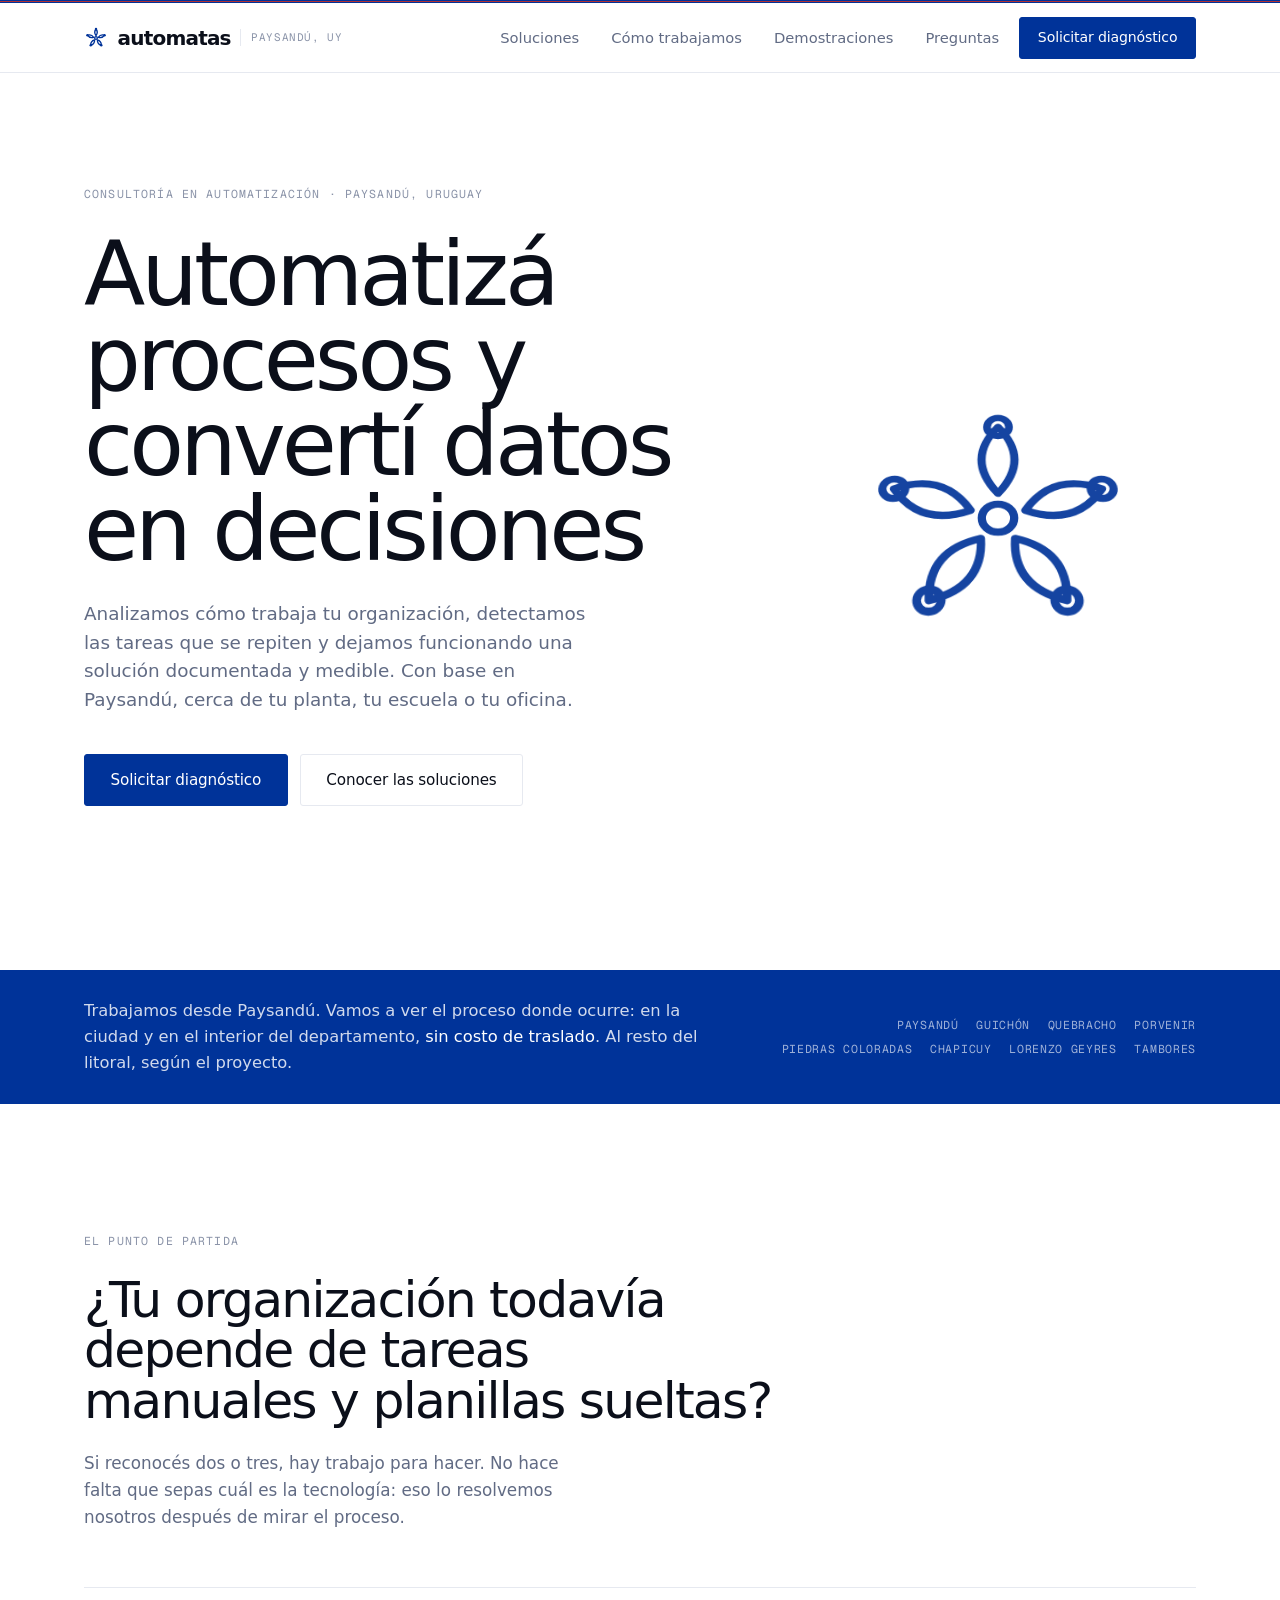
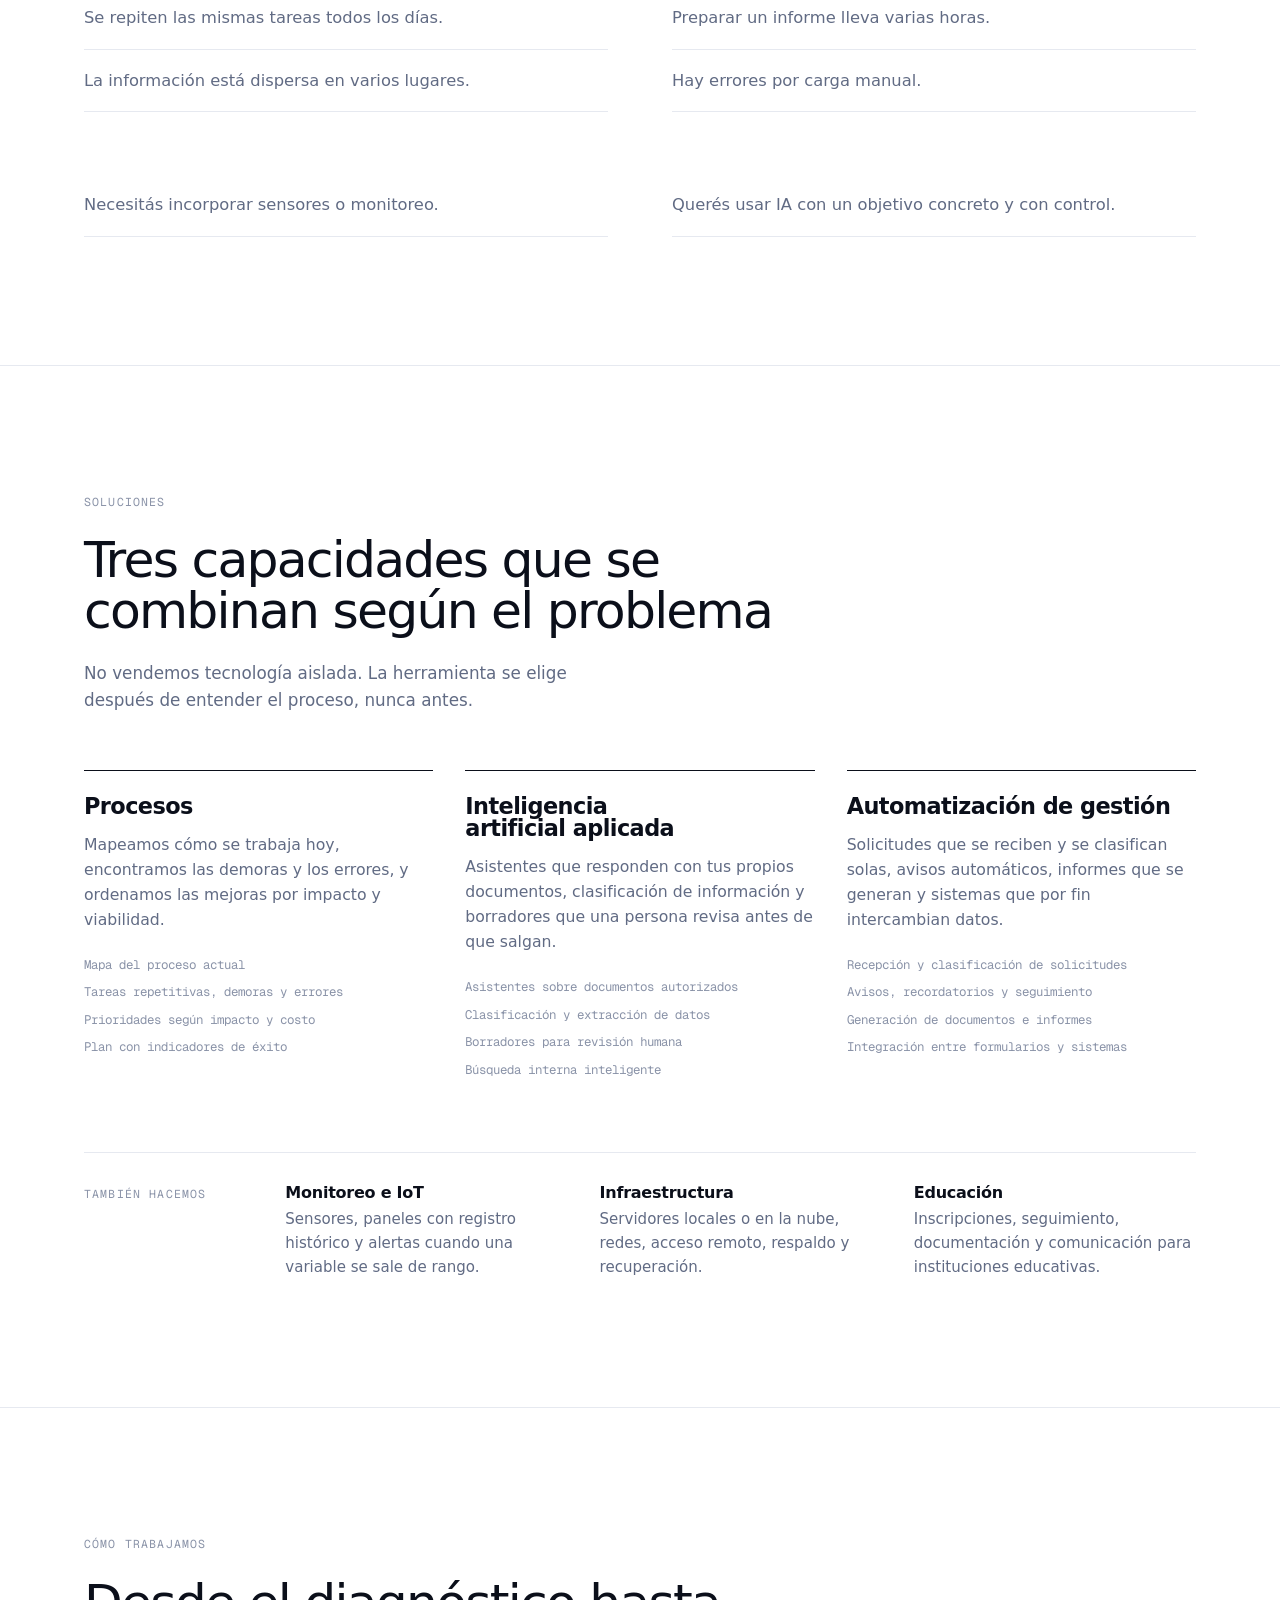
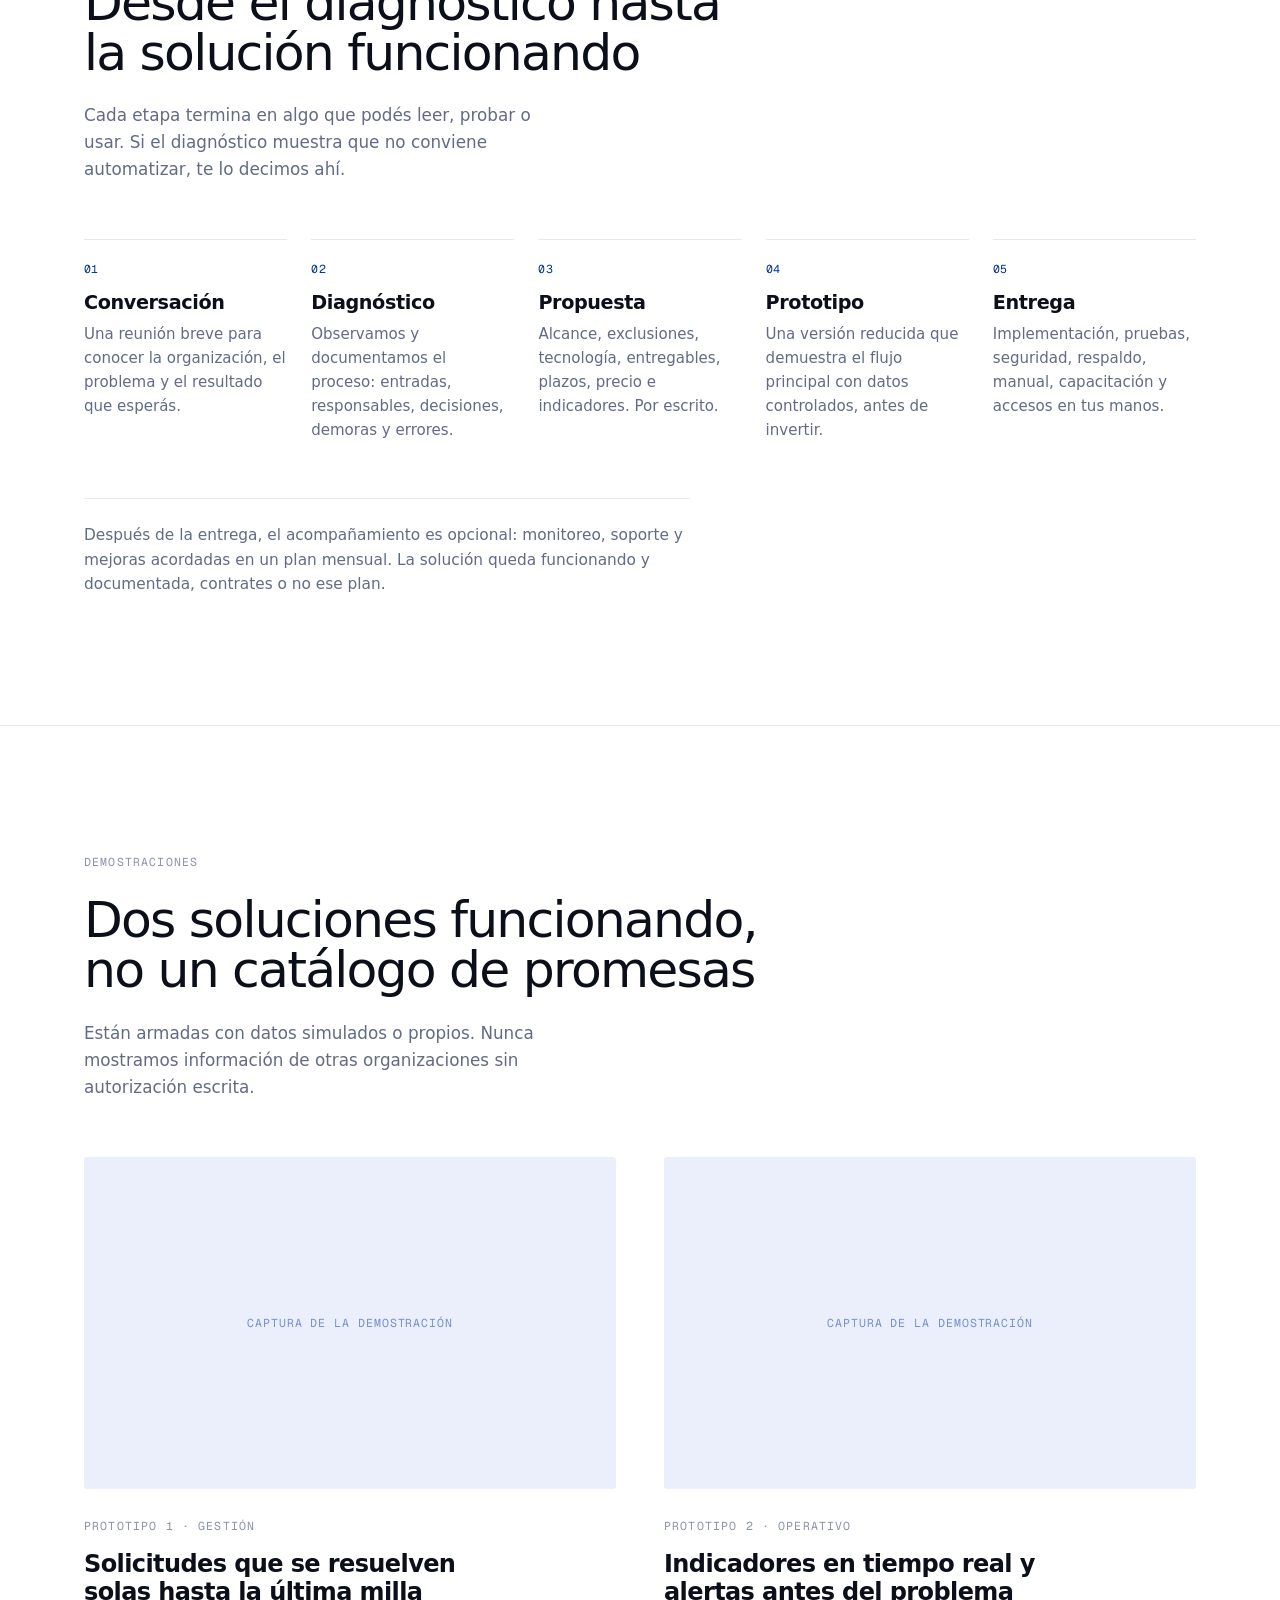
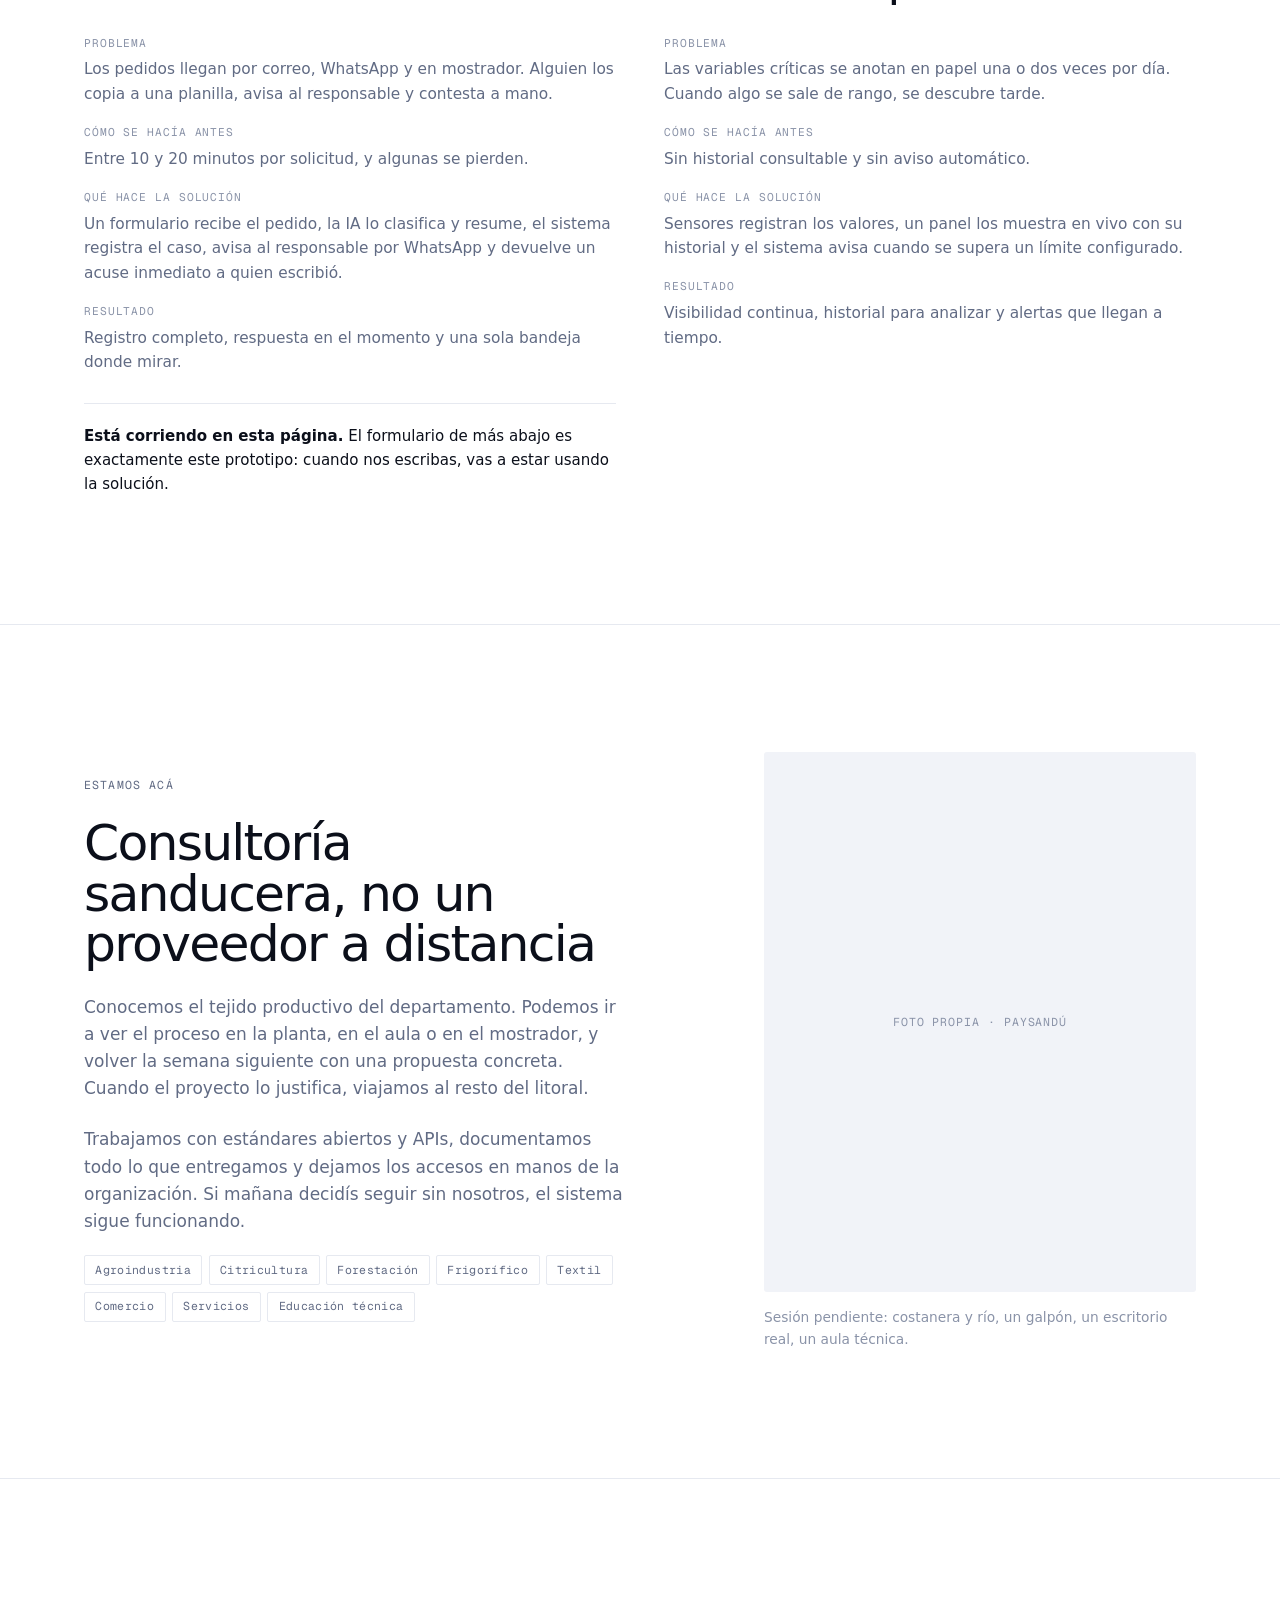
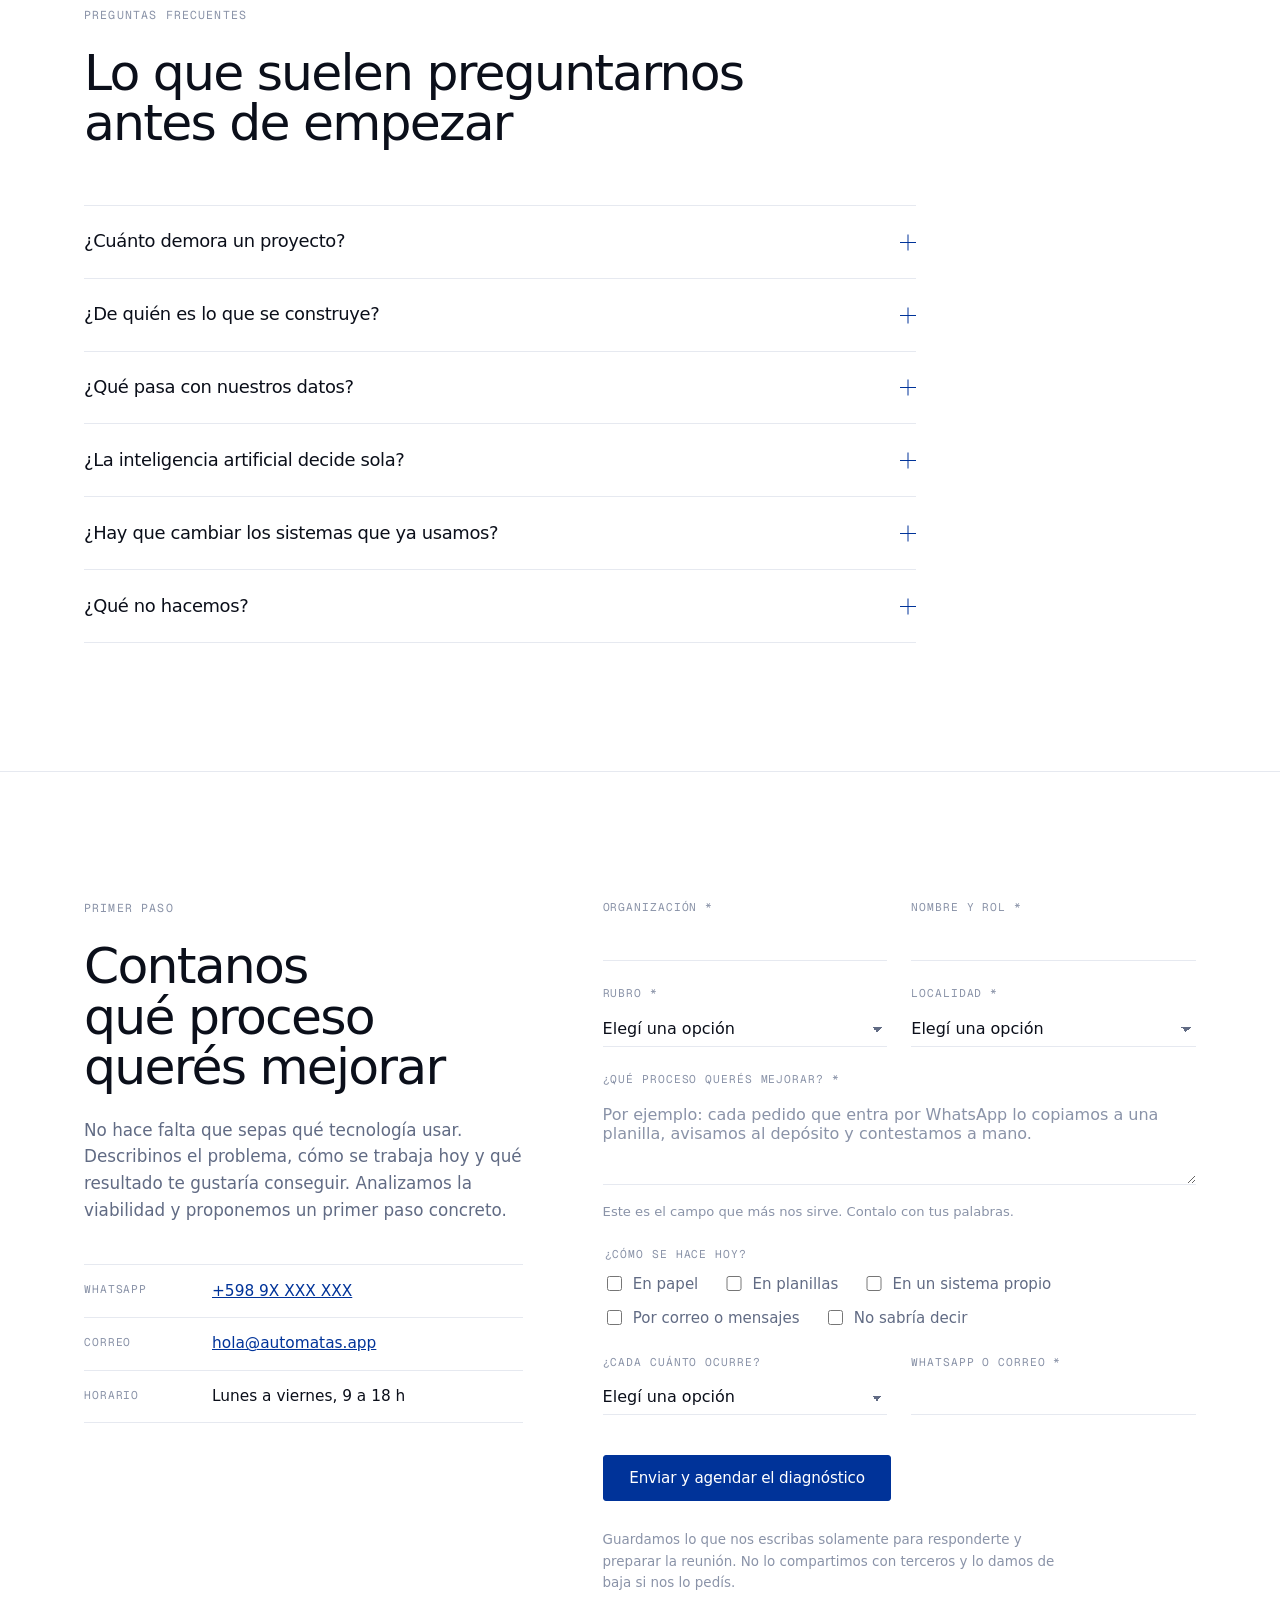
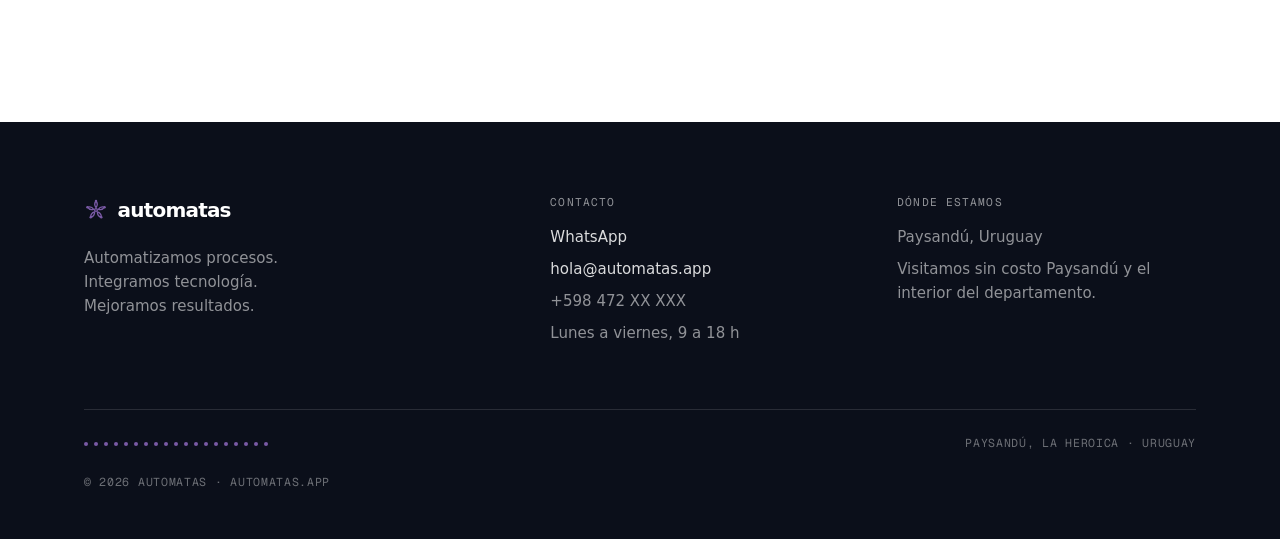
==== index.html @ 5aba7e37 "Landing de automatas: sitio inicial Página única de lanzamiento para la consultoría de automatizació" ====
<!doctype html>
<html lang="es-UY">
  <head>
    <meta charset="utf-8" />
    <meta name="viewport" content="width=device-width, initial-scale=1" />

    <title>Automatizá procesos y convertí datos en decisiones · automatas</title>
    <meta
      name="description"
      content="Consultoría en automatización de procesos, inteligencia artificial aplicada y automatización de gestión. Con base en Paysandú, Uruguay."
    />
    <link rel="canonical" href="https://automatas.app/" />
    <link rel="icon" href="favicon.svg" type="image/svg+xml" />
    <meta name="theme-color" content="#003399" />

    <meta property="og:type" content="website" />
    <meta property="og:locale" content="es_UY" />
    <meta property="og:site_name" content="automatas" />
    <meta
      property="og:title"
      content="Automatizá procesos y convertí datos en decisiones"
    />
    <meta
      property="og:description"
      content="Analizamos cómo trabaja tu organización, detectamos las tareas que se repiten y dejamos funcionando una solución documentada y medible. Con base en Paysandú."
    />
    <meta property="og:url" content="https://automatas.app/" />

    <link rel="stylesheet" href="estilos.css" />

    <!--
      PENDIENTE: los datos de contacto son los únicos inventados del sitio.
      Reemplazá el número 5989XXXXXXX (acá abajo, en la sección diagnóstico y
      en el pie), el teléfono fijo, la casilla de correo y la zona.
    -->
    <script type="application/ld+json">
      {
        "@context": "https://schema.org",
        "@type": "ProfessionalService",
        "name": "automatas",
        "description": "Consultoría en automatización de procesos, inteligencia artificial aplicada y automatización de gestión.",
        "url": "https://automatas.app",
        "email": "hola@automatas.app",
        "telephone": "+598 472 XX XXX",
        "address": {
          "@type": "PostalAddress",
          "addressLocality": "Paysandú",
          "addressRegion": "Paysandú",
          "addressCountry": "UY"
        },
        "areaServed": [
          { "@type": "AdministrativeArea", "name": "Paysandú" },
          { "@type": "AdministrativeArea", "name": "Salto" },
          { "@type": "AdministrativeArea", "name": "Río Negro" }
        ],
        "knowsLanguage": "es-UY"
      }
    </script>
  </head>

  <body data-whatsapp="5989XXXXXXX">
    <a class="saltar" href="#contenido">Saltar al contenido</a>

    <!-- Las tres franjas de la bandera de Paysandú: azul, rojo, azul. -->
    <div class="franja-bandera"></div>

    <header class="barra">
      <nav class="contenedor barra__nav" aria-label="Principal">
        <a class="marca" href="#">
          <svg class="flor flor--marca" aria-hidden="true" xmlns="http://www.w3.org/2000/svg" viewBox="0 0 160 160" fill="none" stroke="currentColor" stroke-linecap="round" stroke-linejoin="round"><g stroke-width="9"><path d="M80.00 64.00 Q97.00 42.00 80.00 20.00 Q63.00 42.00 80.00 64.00Z"/><path d="M95.22 75.06 Q121.39 84.43 137.06 61.46 Q110.89 52.09 95.22 75.06Z"/><path d="M89.40 92.94 Q88.58 120.73 115.27 128.54 Q116.09 100.75 89.40 92.94Z"/><path d="M70.60 92.94 Q43.91 100.75 44.73 128.54 Q71.42 120.73 70.60 92.94Z"/><path d="M64.78 75.06 Q49.11 52.09 22.94 61.46 Q38.61 84.43 64.78 75.06Z"/><circle cx="80" cy="80" r="9"/></g><g fill="currentColor" stroke="none"><circle cx="80.00" cy="20.00" r="8"/><circle cx="137.06" cy="61.46" r="8"/><circle cx="115.27" cy="128.54" r="8"/><circle cx="44.73" cy="128.54" r="8"/><circle cx="22.94" cy="61.46" r="8"/></g></svg>
          <span class="marca__nombre">automatas</span>
          <span class="marca__lugar">Paysandú, UY</span>
        </a>

        <ul class="barra__enlaces">
          <li><a href="#soluciones">Soluciones</a></li>
          <li><a href="#proceso">Cómo trabajamos</a></li>
          <li><a href="#demostraciones">Demostraciones</a></li>
          <li><a href="#preguntas">Preguntas</a></li>
        </ul>

        <a class="boton boton--chico" href="#diagnostico">Solicitar diagnóstico</a>
      </nav>
    </header>

    <main id="contenido">
      <!-- ---------- portada ---------- -->
      <section class="portada">
        <div class="contenedor portada__grilla">
          <div>
            <p class="antetitulo">
              Consultoría en automatización · Paysandú, Uruguay
            </p>

            <h1>Automatizá procesos y convertí datos en decisiones</h1>

            <p class="portada__bajada">
              Analizamos cómo trabaja tu organización, detectamos las tareas que
              se repiten y dejamos funcionando una solución documentada y
              medible. Con base en Paysandú, cerca de tu planta, tu escuela o tu
              oficina.
            </p>

            <div class="portada__acciones">
              <a class="boton" href="#diagnostico">Solicitar diagnóstico</a>
              <a class="boton boton--linea" href="#soluciones"
                >Conocer las soluciones</a
              >
            </div>

            <p class="portada__micro">
              Primera conversación sin costo · Respondemos el mismo día hábil
            </p>
          </div>

          <div class="portada__marca" aria-hidden="true">
            <svg class="flor" aria-hidden="true" xmlns="http://www.w3.org/2000/svg" viewBox="0 0 160 160" fill="none" stroke="currentColor" stroke-linecap="round" stroke-linejoin="round"><g stroke-width="4.6"><path d="M80.00 64.00 Q99.00 41.00 80.00 18.00 Q61.00 41.00 80.00 64.00Z"/><path d="M95.22 75.06 Q122.96 86.02 138.97 60.84 Q111.22 49.88 95.22 75.06Z"/><path d="M89.40 92.94 Q87.55 122.72 116.44 130.16 Q118.29 100.38 89.40 92.94Z"/><path d="M70.60 92.94 Q41.71 100.38 43.56 130.16 Q72.45 122.72 70.60 92.94Z"/><path d="M64.78 75.06 Q48.78 49.88 21.03 60.84 Q37.04 86.02 64.78 75.06Z"/><circle cx="80" cy="80" r="9"/></g><g stroke-width="4.6"><circle cx="80.00" cy="18.00" r="6.5"/><circle cx="138.97" cy="60.84" r="6.5"/><circle cx="116.44" cy="130.16" r="6.5"/><circle cx="43.56" cy="130.16" r="6.5"/><circle cx="21.03" cy="60.84" r="6.5"/></g></svg>
          </div>
        </div>
      </section>

      <!-- ---------- franja de territorio ---------- -->
      <section class="territorio">
        <div class="contenedor territorio__grilla">
          <p>
            Trabajamos desde Paysandú. Vamos a ver el proceso donde ocurre: en la
            ciudad y en el interior del departamento,
            <strong>sin costo de traslado</strong>. Al resto del litoral, según
            el proyecto.
          </p>
          <ul>
            <li>Paysandú</li>
            <li>Guichón</li>
            <li>Quebracho</li>
            <li>Porvenir</li>
            <li>Piedras Coloradas</li>
            <li>Chapicuy</li>
            <li>Lorenzo Geyres</li>
            <li>Tambores</li>
          </ul>
        </div>
      </section>

      <!-- ---------- problemas ---------- -->
      <section class="seccion">
        <div class="contenedor">
          <p class="antetitulo">El punto de partida</p>
          <h2 class="titulo">
            ¿Tu organización todavía depende de tareas manuales y planillas
            sueltas?
          </h2>
          <p class="entrada">
            Si reconocés dos o tres, hay trabajo para hacer. No hace falta que
            sepas cuál es la tecnología: eso lo resolvemos nosotros después de
            mirar el proceso.
          </p>

          <ul class="sintomas">
            <li>Se repiten las mismas tareas todos los días.</li>
            <li>Preparar un informe lleva varias horas.</li>
            <li>La información está dispersa en varios lugares.</li>
            <li>Hay errores por carga manual.</li>
            <li>No hay indicadores en tiempo real.</li>
            <li>Los sistemas no se comunican entre sí.</li>
            <li>Necesitás incorporar sensores o monitoreo.</li>
            <li>Querés usar IA con un objetivo concreto y con control.</li>
          </ul>
        </div>
      </section>

      <!-- ---------- soluciones ---------- -->
      <section class="seccion seccion--linea" id="soluciones">
        <div class="contenedor">
          <p class="antetitulo">Soluciones</p>
          <h2 class="titulo">Tres capacidades que se combinan según el problema</h2>
          <p class="entrada">
            No vendemos tecnología aislada. La herramienta se elige después de
            entender el proceso, nunca antes.
          </p>

          <div class="columnas columnas--tres">
            <article class="columna">
              <h3>Procesos</h3>
              <p class="columna__resumen">
                Mapeamos cómo se trabaja hoy, encontramos las demoras y los
                errores, y ordenamos las mejoras por impacto y viabilidad.
              </p>
              <ul class="columna__lista">
                <li>Mapa del proceso actual</li>
                <li>Tareas repetitivas, demoras y errores</li>
                <li>Prioridades según impacto y costo</li>
                <li>Plan con indicadores de éxito</li>
              </ul>
            </article>

            <article class="columna">
              <h3>Inteligencia artificial aplicada</h3>
              <p class="columna__resumen">
                Asistentes que responden con tus propios documentos,
                clasificación de información y borradores que una persona revisa
                antes de que salgan.
              </p>
              <ul class="columna__lista">
                <li>Asistentes sobre documentos autorizados</li>
                <li>Clasificación y extracción de datos</li>
                <li>Borradores para revisión humana</li>
                <li>Búsqueda interna inteligente</li>
              </ul>
            </article>

            <article class="columna">
              <h3>Automatización de gestión</h3>
              <p class="columna__resumen">
                Solicitudes que se reciben y se clasifican solas, avisos
                automáticos, informes que se generan y sistemas que por fin
                intercambian datos.
              </p>
              <ul class="columna__lista">
                <li>Recepción y clasificación de solicitudes</li>
                <li>Avisos, recordatorios y seguimiento</li>
                <li>Generación de documentos e informes</li>
                <li>Integración entre formularios y sistemas</li>
              </ul>
            </article>
          </div>

          <div class="secundarias">
            <p class="antetitulo">También hacemos</p>
            <article class="secundaria">
              <h3>Monitoreo e IoT</h3>
              <p>
                Sensores, paneles con registro histórico y alertas cuando una
                variable se sale de rango.
              </p>
            </article>
            <article class="secundaria">
              <h3>Infraestructura</h3>
              <p>
                Servidores locales o en la nube, redes, acceso remoto, respaldo y
                recuperación.
              </p>
            </article>
            <article class="secundaria">
              <h3>Educación</h3>
              <p>
                Inscripciones, seguimiento, documentación y comunicación para
                instituciones educativas.
              </p>
            </article>
          </div>
        </div>
      </section>

      <!-- ---------- cómo trabajamos ---------- -->
      <section class="seccion seccion--linea" id="proceso">
        <div class="contenedor">
          <p class="antetitulo">Cómo trabajamos</p>
          <h2 class="titulo">Desde el diagnóstico hasta la solución funcionando</h2>
          <p class="entrada">
            Cada etapa termina en algo que podés leer, probar o usar. Si el
            diagnóstico muestra que no conviene automatizar, te lo decimos ahí.
          </p>

          <ol class="etapas">
            <li class="etapa">
              <span class="etapa__numero">01</span>
              <h3>Conversación</h3>
              <p>
                Una reunión breve para conocer la organización, el problema y el
                resultado que esperás.
              </p>
            </li>
            <li class="etapa">
              <span class="etapa__numero">02</span>
              <h3>Diagnóstico</h3>
              <p>
                Observamos y documentamos el proceso: entradas, responsables,
                decisiones, demoras y errores.
              </p>
            </li>
            <li class="etapa">
              <span class="etapa__numero">03</span>
              <h3>Propuesta</h3>
              <p>
                Alcance, exclusiones, tecnología, entregables, plazos, precio e
                indicadores. Por escrito.
              </p>
            </li>
            <li class="etapa">
              <span class="etapa__numero">04</span>
              <h3>Prototipo</h3>
              <p>
                Una versión reducida que demuestra el flujo principal con datos
                controlados, antes de invertir.
              </p>
            </li>
            <li class="etapa">
              <span class="etapa__numero">05</span>
              <h3>Entrega</h3>
              <p>
                Implementación, pruebas, seguridad, respaldo, manual,
                capacitación y accesos en tus manos.
              </p>
            </li>
          </ol>

          <p class="apunte">
            Después de la entrega, el acompañamiento es opcional: monitoreo,
            soporte y mejoras acordadas en un plan mensual. La solución queda
            funcionando y documentada, contrates o no ese plan.
          </p>
        </div>
      </section>

      <!-- ---------- demostraciones ---------- -->
      <section class="seccion seccion--linea" id="demostraciones">
        <div class="contenedor">
          <p class="antetitulo">Demostraciones</p>
          <h2 class="titulo">Dos soluciones funcionando, no un catálogo de promesas</h2>
          <p class="entrada">
            Están armadas con datos simulados o propios. Nunca mostramos
            información de otras organizaciones sin autorización escrita.
          </p>

          <div class="columnas columnas--dos">
            <article class="demo">
              <!-- TODO Bruno: reemplazar por captura o video corto de la demo real. -->
              <div class="demo__captura">Captura de la demostración</div>
              <p class="antetitulo demo__antetitulo">Prototipo 1 · Gestión</p>
              <h3>Solicitudes que se resuelven solas hasta la última milla</h3>
              <dl>
                <div>
                  <dt>Problema</dt>
                  <dd>
                    Los pedidos llegan por correo, WhatsApp y en mostrador.
                    Alguien los copia a una planilla, avisa al responsable y
                    contesta a mano.
                  </dd>
                </div>
                <div>
                  <dt>Cómo se hacía antes</dt>
                  <dd>Entre 10 y 20 minutos por solicitud, y algunas se pierden.</dd>
                </div>
                <div>
                  <dt>Qué hace la solución</dt>
                  <dd>
                    Un formulario recibe el pedido, la IA lo clasifica y resume,
                    el sistema registra el caso, avisa al responsable por
                    WhatsApp y devuelve un acuse inmediato a quien escribió.
                  </dd>
                </div>
                <div>
                  <dt>Resultado</dt>
                  <dd>
                    Registro completo, respuesta en el momento y una sola bandeja
                    donde mirar.
                  </dd>
                </div>
              </dl>
              <p class="demo__vivo">
                <strong>Está corriendo en esta página.</strong> El formulario de
                más abajo es exactamente este prototipo: cuando nos escribas, vas
                a estar usando la solución.
              </p>
            </article>

            <article class="demo">
              <!-- TODO Bruno: reemplazar por captura o video corto de la demo real. -->
              <div class="demo__captura">Captura de la demostración</div>
              <p class="antetitulo demo__antetitulo">Prototipo 2 · Operativo</p>
              <h3>Indicadores en tiempo real y alertas antes del problema</h3>
              <dl>
                <div>
                  <dt>Problema</dt>
                  <dd>
                    Las variables críticas se anotan en papel una o dos veces por
                    día. Cuando algo se sale de rango, se descubre tarde.
                  </dd>
                </div>
                <div>
                  <dt>Cómo se hacía antes</dt>
                  <dd>Sin historial consultable y sin aviso automático.</dd>
                </div>
                <div>
                  <dt>Qué hace la solución</dt>
                  <dd>
                    Sensores registran los valores, un panel los muestra en vivo
                    con su historial y el sistema avisa cuando se supera un
                    límite configurado.
                  </dd>
                </div>
                <div>
                  <dt>Resultado</dt>
                  <dd>
                    Visibilidad continua, historial para analizar y alertas que
                    llegan a tiempo.
                  </dd>
                </div>
              </dl>
            </article>
          </div>
        </div>
      </section>

      <!-- ---------- estamos acá ---------- -->
      <section class="seccion seccion--linea">
        <div class="contenedor aca__grilla">
          <div>
            <p class="antetitulo">Estamos acá</p>
            <h2 class="titulo">Consultoría sanducera, no un proveedor a distancia</h2>
            <p>
              Conocemos el tejido productivo del departamento. Podemos ir a ver
              el proceso en la planta, en el aula o en el mostrador, y volver la
              semana siguiente con una propuesta concreta. Cuando el proyecto lo
              justifica, viajamos al resto del litoral.
            </p>
            <p>
              Trabajamos con estándares abiertos y APIs, documentamos todo lo que
              entregamos y dejamos los accesos en manos de la organización. Si
              mañana decidís seguir sin nosotros, el sistema sigue funcionando.
            </p>
            <ul class="rubros">
              <li>Agroindustria</li>
              <li>Citricultura</li>
              <li>Forestación</li>
              <li>Frigorífico</li>
              <li>Textil</li>
              <li>Comercio</li>
              <li>Servicios</li>
              <li>Educación técnica</li>
            </ul>
          </div>

          <!-- TODO Bruno: foto propia de Paysandú. Nunca banco de imágenes. -->
          <figure class="foto">
            <div class="foto__marco">Foto propia · Paysandú</div>
            <figcaption>
              Sesión pendiente: costanera y río, un galpón, un escritorio real,
              un aula técnica.
            </figcaption>
          </figure>
        </div>
      </section>

      <!-- ---------- preguntas ---------- -->
      <section class="seccion seccion--linea" id="preguntas">
        <div class="contenedor">
          <p class="antetitulo">Preguntas frecuentes</p>
          <h2 class="titulo">Lo que suelen preguntarnos antes de empezar</h2>

          <div class="preguntas">
            <details class="pregunta">
              <summary>
                ¿Cuánto demora un proyecto?<span class="mas" aria-hidden="true"></span>
              </summary>
              <p>
                El diagnóstico se entrega en una o dos semanas. Un prototipo
                funcional, entre dos y cuatro. Una implementación completa
                depende del alcance, y ese plazo queda escrito en la propuesta
                antes de empezar.
              </p>
            </details>

            <details class="pregunta">
              <summary>
                ¿De quién es lo que se construye?<span class="mas" aria-hidden="true"></span>
              </summary>
              <p>
                De tu organización. Entregamos el código, la documentación y
                todos los accesos. Preferimos estándares abiertos justamente para
                que no quedes atado a nosotros.
              </p>
            </details>

            <details class="pregunta">
              <summary>
                ¿Qué pasa con nuestros datos?<span class="mas" aria-hidden="true"></span>
              </summary>
              <p>
                Se trabaja con roles, credenciales protegidas, respaldos y
                ambientes separados. En los proyectos con IA definimos qué
                información puede usarse y cuál no, por escrito, antes de
                conectar nada.
              </p>
            </details>

            <details class="pregunta">
              <summary>
                ¿La inteligencia artificial decide sola?<span class="mas" aria-hidden="true"></span>
              </summary>
              <p>
                No. La IA asiste: clasifica, resume y propone borradores. Las
                decisiones sensibles quedan siempre bajo responsabilidad de una
                persona, y el sistema se diseña para que eso sea así.
              </p>
            </details>

            <details class="pregunta">
              <summary>
                ¿Hay que cambiar los sistemas que ya usamos?<span class="mas" aria-hidden="true"></span>
              </summary>
              <p>
                Casi nunca. La mayoría de las mejoras se consiguen conectando lo
                que ya tenés. Si algo conviene reemplazar, lo vas a ver
                justificado en el diagnóstico con números, no como recomendación
                genérica.
              </p>
            </details>

            <details class="pregunta">
              <summary>
                ¿Qué no hacemos?<span class="mas" aria-hidden="true"></span>
              </summary>
              <p>
                Automatización industrial crítica, programación de PLC e
                intervención eléctrica sobre maquinaria. Si tu proyecto necesita
                eso, lo decimos en la primera conversación y te orientamos hacia
                profesionales habilitados.
              </p>
            </details>
          </div>
        </div>
      </section>

      <!-- ---------- diagnóstico ---------- -->
      <section class="seccion seccion--linea" id="diagnostico">
        <div class="contenedor diagnostico__grilla">
          <div>
            <p class="antetitulo">Primer paso</p>
            <h2 class="titulo">Contanos qué proceso querés mejorar</h2>
            <p class="entrada">
              No hace falta que sepas qué tecnología usar. Describinos el
              problema, cómo se trabaja hoy y qué resultado te gustaría
              conseguir. Analizamos la viabilidad y proponemos un primer paso
              concreto.
            </p>

            <dl class="datos">
              <div>
                <dt>WhatsApp</dt>
                <dd>
                  <a
                    href="https://wa.me/5989XXXXXXX?text=Hola%2C%20quiero%20consultar%20por%20un%20proceso%20que%20necesitamos%20mejorar."
                    rel="noopener"
                    >+598 9X XXX XXX</a
                  >
                </dd>
              </div>
              <div>
                <dt>Correo</dt>
                <dd><a href="mailto:hola@automatas.app">hola@automatas.app</a></dd>
              </div>
              <div>
                <dt>Horario</dt>
                <dd>Lunes a viernes, 9 a 18 h</dd>
              </div>
            </dl>
          </div>

          <form id="form-diagnostico" novalidate>
            <div class="campos">
              <div>
                <label class="etiqueta" for="organizacion">Organización *</label>
                <input
                  class="campo"
                  id="organizacion"
                  name="organizacion"
                  type="text"
                  required
                  autocomplete="organization"
                />
              </div>

              <div>
                <label class="etiqueta" for="persona">Nombre y rol *</label>
                <input
                  class="campo"
                  id="persona"
                  name="persona"
                  type="text"
                  required
                  autocomplete="name"
                />
              </div>

              <div>
                <label class="etiqueta" for="rubro">Rubro *</label>
                <select class="campo" id="rubro" name="rubro" required>
                  <option value="">Elegí una opción</option>
                  <option>Agroindustria</option>
                  <option>Citricultura</option>
                  <option>Forestación</option>
                  <option>Frigorífico</option>
                  <option>Textil</option>
                  <option>Comercio</option>
                  <option>Servicios</option>
                  <option>Educación</option>
                  <option>Otro</option>
                </select>
              </div>

              <div>
                <label class="etiqueta" for="localidad">Localidad *</label>
                <select class="campo" id="localidad" name="localidad" required>
                  <option value="">Elegí una opción</option>
                  <option>Paysandú ciudad</option>
                  <option>Interior del departamento</option>
                  <option>Otro punto del litoral</option>
                  <option>Resto del país</option>
                </select>
              </div>

              <div class="ancho">
                <label class="etiqueta" for="proceso"
                  >¿Qué proceso querés mejorar? *</label
                >
                <textarea
                  class="campo"
                  id="proceso"
                  name="proceso"
                  rows="3"
                  required
                  placeholder="Por ejemplo: cada pedido que entra por WhatsApp lo copiamos a una planilla, avisamos al depósito y contestamos a mano."
                ></textarea>
                <p class="pista">
                  Este es el campo que más nos sirve. Contalo con tus palabras.
                </p>
              </div>

              <fieldset class="ancho">
                <legend class="etiqueta">¿Cómo se hace hoy?</legend>
                <div class="opciones">
                  <label
                    ><input type="checkbox" name="como" value="En papel" />En
                    papel</label
                  >
                  <label
                    ><input type="checkbox" name="como" value="En planillas" />En
                    planillas</label
                  >
                  <label
                    ><input
                      type="checkbox"
                      name="como"
                      value="En un sistema propio"
                    />En un sistema propio</label
                  >
                  <label
                    ><input
                      type="checkbox"
                      name="como"
                      value="Por correo o mensajes"
                    />Por correo o mensajes</label
                  >
                  <label
                    ><input type="checkbox" name="como" value="No sabría decir" />No
                    sabría decir</label
                  >
                </div>
              </fieldset>

              <div>
                <label class="etiqueta" for="frecuencia">¿Cada cuánto ocurre?</label>
                <select class="campo" id="frecuencia" name="frecuencia">
                  <option value="">Elegí una opción</option>
                  <option>Varias veces por día</option>
                  <option>Una vez por día</option>
                  <option>Algunas veces por semana</option>
                  <option>Una vez por semana o menos</option>
                </select>
              </div>

              <div>
                <label class="etiqueta" for="contacto">WhatsApp o correo *</label>
                <input
                  class="campo"
                  id="contacto"
                  name="contacto"
                  type="text"
                  required
                />
              </div>
            </div>

            <!-- Trampa para robots: si viene con contenido, se descarta el envío. -->
            <div class="trampa" aria-hidden="true">
              <label for="apellido2">No completar</label>
              <input
                id="apellido2"
                name="apellido2"
                type="text"
                tabindex="-1"
                autocomplete="off"
              />
            </div>

            <div class="envio">
              <button type="submit" class="boton">
                Enviar y agendar el diagnóstico
              </button>
              <span class="estado" role="status" aria-live="polite"></span>
            </div>

            <p class="privacidad">
              Guardamos lo que nos escribas solamente para responderte y preparar
              la reunión. No lo compartimos con terceros y lo damos de baja si
              nos lo pedís.
            </p>
          </form>
        </div>
      </section>
    </main>

    <footer class="pie">
      <div class="contenedor">
        <div class="pie__grilla">
          <div>
            <span class="marca">
              <svg class="flor flor--marca" aria-hidden="true" xmlns="http://www.w3.org/2000/svg" viewBox="0 0 160 160" fill="none" stroke="currentColor" stroke-linecap="round" stroke-linejoin="round"><g stroke-width="9"><path d="M80.00 64.00 Q97.00 42.00 80.00 20.00 Q63.00 42.00 80.00 64.00Z"/><path d="M95.22 75.06 Q121.39 84.43 137.06 61.46 Q110.89 52.09 95.22 75.06Z"/><path d="M89.40 92.94 Q88.58 120.73 115.27 128.54 Q116.09 100.75 89.40 92.94Z"/><path d="M70.60 92.94 Q43.91 100.75 44.73 128.54 Q71.42 120.73 70.60 92.94Z"/><path d="M64.78 75.06 Q49.11 52.09 22.94 61.46 Q38.61 84.43 64.78 75.06Z"/><circle cx="80" cy="80" r="9"/></g><g fill="currentColor" stroke="none"><circle cx="80.00" cy="20.00" r="8"/><circle cx="137.06" cy="61.46" r="8"/><circle cx="115.27" cy="128.54" r="8"/><circle cx="44.73" cy="128.54" r="8"/><circle cx="22.94" cy="61.46" r="8"/></g></svg>
              <span class="marca__nombre">automatas</span>
            </span>
            <p class="pie__lema">
              Automatizamos procesos. Integramos tecnología. Mejoramos
              resultados.
            </p>
          </div>

          <div class="pie__bloque">
            <span class="pie__titulo">Contacto</span>
            <a
              href="https://wa.me/5989XXXXXXX?text=Hola%2C%20quiero%20consultar%20por%20un%20proceso%20que%20necesitamos%20mejorar."
              rel="noopener"
              >WhatsApp</a
            >
            <a href="mailto:hola@automatas.app">hola@automatas.app</a>
            <span>+598 472 XX XXX</span>
            <span>Lunes a viernes, 9 a 18 h</span>
          </div>

          <div class="pie__bloque">
            <span class="pie__titulo">Dónde estamos</span>
            <span>Paysandú, Uruguay</span>
            <span
              >Visitamos sin costo Paysandú y el interior del departamento.</span
            >
          </div>
        </div>

        <div class="pie__cierre">
          <!-- Diecinueve puntos: los diecinueve departamentos, como en la bandera. -->
          <div class="departamentos" aria-hidden="true">
            <span></span><span></span><span></span><span></span><span></span>
            <span></span><span></span><span></span><span></span><span></span>
            <span></span><span></span><span></span><span></span><span></span>
            <span></span><span></span><span></span><span></span>
          </div>
          <p class="firma">Paysandú, la Heroica · Uruguay</p>
        </div>

        <p class="copyright">© 2026 automatas · automatas.app</p>
      </div>
    </footer>

    <script src="app.js"></script>
  </body>
</html>
---- estilos.css ----
@import url('fuentes/fuentes.css');

/*
  Identidad: bandera de Paysandú (Silvio Giordano, 1992). Campo blanco,
  azul #003399, rojo #b43232 y el lila de la flor del mburucuyá.

  El tratamiento es contemporáneo y austero: una sola grotesca, una mono
  para etiquetas y datos, tipografía grande y apretada, casi ningún borde.
  El color aparece en dos lugares y nada más.
*/

:root {
  --papel: #ffffff;
  --tinta: #0b0f1a;
  --gris: #616b84;
  --gris-2: #8a93a8;
  --linea: #e6e9f0;
  --linea-2: #f1f3f8;
  --azul: #003399;
  --azul-hover: #00257a;
  --azul-tinte: #eaeffb;
  --lila: #7a5aa6;
  --rojo: #b43232;

  --sans: 'Schibsted Grotesk', ui-sans-serif, system-ui, -apple-system,
    'Segoe UI', sans-serif;
  --mono: 'Geist Mono', ui-monospace, 'SFMono-Regular', 'Menlo', monospace;

  --ancho: 1160px;
}

*,
*::before,
*::after {
  box-sizing: border-box;
}

html {
  scroll-behavior: smooth;
  -webkit-text-size-adjust: 100%;
}

@media (prefers-reduced-motion: reduce) {
  html {
    scroll-behavior: auto;
  }
  *,
  *::before,
  *::after {
    animation-duration: 0.01ms !important;
    transition-duration: 0.01ms !important;
  }
}

body {
  margin: 0;
  background: var(--papel);
  color: var(--tinta);
  font-family: var(--sans);
  font-size: 17px;
  line-height: 1.6;
  font-weight: 400;
  -webkit-font-smoothing: antialiased;
  text-rendering: optimizeLegibility;
}

h1,
h2,
h3 {
  margin: 0;
  font-weight: 500;
  letter-spacing: -0.035em;
  line-height: 1;
  text-wrap: balance;
}

p {
  margin: 0;
}

ul,
ol {
  margin: 0;
  padding: 0;
  list-style: none;
}

a {
  color: var(--azul);
}

img,
svg {
  max-width: 100%;
}

:focus-visible {
  outline: 2px solid var(--azul);
  outline-offset: 3px;
  border-radius: 2px;
}

::selection {
  background: var(--azul);
  color: #fff;
}

/* ---------- estructura ---------- */

.contenedor {
  max-width: var(--ancho);
  margin: 0 auto;
  padding: 0 1.5rem;
}

.seccion {
  padding: 5.5rem 0;
  scroll-margin-top: 4.5rem;
}
.seccion--linea {
  border-top: 1px solid var(--linea);
}

@media (min-width: 48rem) {
  .seccion {
    padding: 8rem 0;
  }
}

/* Etiqueta en mono: ordena la página y marca el tono técnico. */
.antetitulo {
  font-family: var(--mono);
  font-size: 0.72rem;
  font-weight: 400;
  letter-spacing: 0.1em;
  text-transform: uppercase;
  color: var(--gris-2);
}

.titulo {
  font-size: clamp(2rem, 4vw, 3.15rem);
  margin: 1.5rem 0 0;
  max-width: 22ch;
}

.entrada {
  margin-top: 1.5rem;
  color: var(--gris);
  max-width: 46ch;
  font-size: 1.05rem;
}

/*
  La flor del mburucuyá va en línea dentro del HTML, no como máscara CSS:
  las máscaras con archivo externo no cargan al abrir la página por file://
  y el logo desaparecía. Los trazos toman el color de `color`, así que la
  misma flor sirve en azul en la barra y en lila en el pie.

  Los archivos flor.svg y flor-marca.svg se conservan como fuente: son los
  que se editan y se pegan de nuevo si la marca cambia.
*/
.flor {
  display: block;
  overflow: visible;
}

/*
  Transiciones de entrada. Las clases las pone app.js al arrancar, no el HTML:
  si el JavaScript no corre, nada queda escondido y la página se lee igual.
  El desfase entre hermanos lo calcula el script en --retraso.
*/
.aparece {
  opacity: 0;
  transform: translateY(18px);
  transition: opacity 0.7s cubic-bezier(0.16, 1, 0.3, 1),
    transform 0.7s cubic-bezier(0.16, 1, 0.3, 1);
  transition-delay: var(--retraso, 0ms);
}
.aparece.visible {
  opacity: 1;
  transform: none;
}

/* El filete que separa dos secciones se dibuja de izquierda a derecha. */
.linea-animada {
  border-top: 0;
  position: relative;
}
.linea-animada::before {
  content: '';
  position: absolute;
  top: 0;
  left: 0;
  right: 0;
  height: 1px;
  background: var(--linea);
  transform: scaleX(0);
  transform-origin: left center;
  transition: transform 1.1s cubic-bezier(0.16, 1, 0.3, 1);
}
.linea-animada.visible::before {
  transform: scaleX(1);
}

@media (prefers-reduced-motion: reduce) {
  .aparece,
  .aparece.visible {
    opacity: 1;
    transform: none;
    transition: none;
  }
  .linea-animada::before {
    transform: scaleX(1);
    transition: none;
  }
}

.saltar {
  position: absolute;
  left: -9999px;
}
.saltar:focus {
  left: 1rem;
  top: 1rem;
  z-index: 60;
  background: var(--papel);
  padding: 0.6rem 1rem;
  border: 1px solid var(--azul);
}

/* ---------- botones ---------- */

.boton {
  display: inline-flex;
  align-items: center;
  justify-content: center;
  padding: 0.8rem 1.6rem;
  border: 1px solid var(--azul);
  border-radius: 3px;
  background: var(--azul);
  color: #fff;
  font-family: var(--sans);
  font-size: 0.95rem;
  font-weight: 500;
  letter-spacing: -0.01em;
  text-decoration: none;
  cursor: pointer;
  transition: background-color 0.16s ease, border-color 0.16s ease,
    color 0.16s ease;
}
.boton:hover {
  background: var(--azul-hover);
  border-color: var(--azul-hover);
}
.boton[disabled] {
  opacity: 0.55;
  cursor: progress;
}

.boton--linea {
  background: transparent;
  color: var(--tinta);
  border-color: var(--linea);
}
.boton--linea:hover {
  background: transparent;
  border-color: var(--tinta);
  color: var(--tinta);
}

.boton--chico {
  padding: 0.55rem 1.1rem;
  font-size: 0.88rem;
}

/* ---------- barra superior ---------- */

/* Las tres franjas de la bandera, reducidas a una línea. */
.franja-bandera {
  height: 3px;
  background: linear-gradient(
    to bottom,
    var(--azul) 0 33.33%,
    var(--rojo) 33.33% 66.66%,
    var(--azul) 66.66% 100%
  );
}

.barra {
  position: sticky;
  top: 0;
  z-index: 40;
  background: rgba(255, 255, 255, 0.88);
  backdrop-filter: blur(10px);
  border-bottom: 1px solid var(--linea);
}

.barra__nav {
  display: flex;
  align-items: center;
  gap: 1.25rem;
  padding-top: 0.85rem;
  padding-bottom: 0.85rem;
}

.marca {
  display: flex;
  align-items: center;
  gap: 0.6rem;
  text-decoration: none;
  color: var(--tinta);
  flex-shrink: 0;
}
.marca .flor {
  width: 1.5rem;
  height: 1.5rem;
  color: var(--azul);
  flex-shrink: 0;
  transition: transform 0.55s cubic-bezier(0.2, 0.7, 0.2, 1);
}
/* Al pasar por encima, la flor avanza un pétalo: 360 / 5. */
.marca:hover .flor {
  transform: rotate(72deg);
}
@media (prefers-reduced-motion: reduce) {
  .marca:hover .flor {
    transform: none;
  }
}
.marca__nombre {
  font-size: 1.25rem;
  font-weight: 600;
  letter-spacing: -0.04em;
}
.marca__lugar {
  font-family: var(--mono);
  font-size: 0.68rem;
  letter-spacing: 0.06em;
  text-transform: uppercase;
  color: var(--gris-2);
  padding-left: 0.6rem;
  border-left: 1px solid var(--linea);
}

.barra__enlaces {
  display: none;
  margin-left: auto;
  gap: 2rem;
  align-items: center;
}
.barra__enlaces a {
  font-size: 0.92rem;
  color: var(--gris);
  text-decoration: none;
  transition: color 0.16s ease;
}
.barra__enlaces a:hover {
  color: var(--tinta);
}

.barra .boton {
  margin-left: auto;
  flex-shrink: 0;
}

@media (min-width: 64rem) {
  .barra__enlaces {
    display: flex;
  }
  .barra .boton {
    margin-left: 0;
  }
}
@media (max-width: 26rem) {
  .marca__lugar {
    display: none;
  }
}

/* ---------- portada ---------- */

.portada {
  padding: 4.5rem 0 5rem;
}
.portada__grilla {
  display: grid;
  gap: 3.5rem;
  align-items: center;
}
.portada h1 {
  font-size: clamp(2.9rem, 7vw, 5.6rem);
  line-height: 0.95;
  letter-spacing: -0.045em;
  margin: 1.75rem 0 0;
  max-width: 16ch;
}
.portada__bajada {
  margin-top: 1.75rem;
  font-size: 1.15rem;
  line-height: 1.55;
  color: var(--gris);
  max-width: 44ch;
}
.portada__acciones {
  display: flex;
  flex-wrap: wrap;
  gap: 0.75rem;
  margin-top: 2.5rem;
}
.portada__micro {
  margin-top: 1.5rem;
  font-family: var(--mono);
  font-size: 0.78rem;
  color: var(--gris-2);
}
/*
  La flor de la portada gira sobre su propio eje, inclinada en perspectiva:
  se ve como un disco en ángulo y no como un dibujo plano. El giro es lento
  a propósito —una vuelta cada 54 s— para que lea como mecanismo en marcha
  y no como indicador de carga.
*/
.portada__marca {
  display: none;
  justify-content: center;
  perspective: 900px;
}
.portada__marca .flor {
  width: 18rem;
  height: 18rem;
  color: var(--azul);
  opacity: 0.92;
  transform: rotateX(30deg) rotate(0deg);
  transform-origin: 50% 50%;
  animation: girar 54s linear infinite;
  will-change: transform;
}

@keyframes girar {
  from {
    transform: rotateX(30deg) rotate(0deg);
  }
  to {
    transform: rotateX(30deg) rotate(360deg);
  }
}

/* Sin movimiento: se conserva la inclinación, se detiene el giro. */
@media (prefers-reduced-motion: reduce) {
  .portada__marca .flor {
    animation: none;
    transform: rotateX(30deg) rotate(18deg);
  }
}

@media (min-width: 64rem) {
  .portada {
    padding: 7rem 0 7.5rem;
  }
  .portada__grilla {
    grid-template-columns: 1.25fr 0.75fr;
  }
  .portada__marca {
    display: flex;
  }
}

/* ---------- franja de territorio ---------- */

.territorio {
  background: var(--azul);
  color: #fff;
}
.territorio__grilla {
  display: grid;
  gap: 1.25rem;
  padding-top: 1.75rem;
  padding-bottom: 1.75rem;
}
.territorio p {
  font-size: 1.02rem;
  color: rgba(255, 255, 255, 0.82);
  max-width: 60ch;
}
.territorio strong {
  color: #fff;
  font-weight: 500;
}
.territorio ul {
  display: flex;
  flex-wrap: wrap;
  gap: 0.3rem 1.1rem;
}
.territorio li {
  font-family: var(--mono);
  font-size: 0.72rem;
  letter-spacing: 0.06em;
  text-transform: uppercase;
  color: rgba(255, 255, 255, 0.62);
}

@media (min-width: 62rem) {
  .territorio__grilla {
    grid-template-columns: 1.5fr 1fr;
    align-items: center;
  }
  .territorio ul {
    justify-content: flex-end;
  }
}

/* ---------- problemas ---------- */

.sintomas {
  display: grid;
  margin-top: 3.5rem;
  border-top: 1px solid var(--linea);
}
.sintomas li {
  padding: 1.1rem 0;
  border-bottom: 1px solid var(--linea);
  color: var(--gris);
  font-size: 1.02rem;
}

@media (min-width: 48rem) {
  .sintomas {
    grid-template-columns: 1fr 1fr;
    column-gap: 4rem;
  }
}

/* ---------- soluciones ---------- */

.columnas {
  display: grid;
  gap: 2.5rem;
  margin-top: 3.5rem;
}
.columna {
  border-top: 1px solid var(--tinta);
  padding-top: 1.5rem;
}
.columna h3 {
  font-size: 1.4rem;
  font-weight: 600;
  letter-spacing: -0.025em;
}
.columna__resumen {
  margin-top: 0.9rem;
  color: var(--gris);
  font-size: 0.98rem;
}
.columna__lista {
  margin-top: 1.5rem;
  display: grid;
  gap: 0.55rem;
}
.columna__lista li {
  font-family: var(--mono);
  font-size: 0.78rem;
  line-height: 1.5;
  color: var(--gris-2);
}

@media (min-width: 56rem) {
  .columnas--tres {
    grid-template-columns: repeat(3, 1fr);
    gap: 2rem;
  }
  .columnas--dos {
    grid-template-columns: repeat(2, 1fr);
    gap: 3rem;
  }
}

.secundarias {
  display: grid;
  gap: 2rem;
  margin-top: 4.5rem;
  padding-top: 2rem;
  border-top: 1px solid var(--linea);
}
.secundaria h3 {
  font-size: 1rem;
  font-weight: 600;
  letter-spacing: -0.015em;
}
.secundaria p {
  margin-top: 0.4rem;
  font-size: 0.94rem;
  color: var(--gris);
}
@media (min-width: 56rem) {
  .secundarias {
    grid-template-columns: 0.6fr repeat(3, 1fr);
    gap: 2rem;
  }
}

/* ---------- proceso ---------- */

.etapas {
  display: grid;
  gap: 2.25rem;
  margin-top: 3.5rem;
}
.etapa {
  border-top: 1px solid var(--linea);
  padding-top: 1.25rem;
}
.etapa__numero {
  display: block;
  font-family: var(--mono);
  font-size: 0.72rem;
  color: var(--azul);
  letter-spacing: 0.04em;
}
.etapa h3 {
  margin-top: 0.9rem;
  font-size: 1.2rem;
  font-weight: 600;
  letter-spacing: -0.02em;
}
.etapa p {
  margin-top: 0.6rem;
  font-size: 0.94rem;
  color: var(--gris);
}
@media (min-width: 56rem) {
  .etapas {
    grid-template-columns: repeat(5, 1fr);
    gap: 1.5rem;
  }
}

.apunte {
  margin-top: 3.5rem;
  padding-top: 1.5rem;
  border-top: 1px solid var(--linea);
  font-size: 0.96rem;
  color: var(--gris);
  max-width: 62ch;
}

/* ---------- demostraciones ---------- */

.demo__captura {
  aspect-ratio: 16 / 10;
  display: flex;
  align-items: center;
  justify-content: center;
  background: var(--azul-tinte);
  border-radius: 3px;
  font-family: var(--mono);
  font-size: 0.72rem;
  letter-spacing: 0.08em;
  text-transform: uppercase;
  color: rgba(0, 51, 153, 0.5);
  text-align: center;
  padding: 0 1.5rem;
}
.demo h3 {
  margin-top: 1rem;
  font-size: 1.5rem;
  font-weight: 600;
  letter-spacing: -0.025em;
  line-height: 1.15;
}
.demo__antetitulo {
  margin-top: 1.75rem;
}
.demo dl {
  margin: 1.75rem 0 0;
  display: grid;
  gap: 1.1rem;
}
.demo dt {
  font-family: var(--mono);
  font-size: 0.7rem;
  letter-spacing: 0.08em;
  text-transform: uppercase;
  color: var(--gris-2);
}
.demo dd {
  margin: 0.3rem 0 0;
  font-size: 0.96rem;
  color: var(--gris);
}
.demo__vivo {
  margin-top: 1.75rem;
  padding-top: 1.25rem;
  border-top: 1px solid var(--linea);
  font-size: 0.94rem;
  color: var(--tinta);
}
.demo__vivo strong {
  font-weight: 600;
}

/* ---------- estamos acá ---------- */

.aca__grilla {
  display: grid;
  gap: 3.5rem;
}
.aca__grilla p {
  color: var(--gris);
  max-width: 50ch;
  margin-top: 1.5rem;
}
.rubros {
  display: flex;
  flex-wrap: wrap;
  gap: 0.4rem;
  margin-top: 1.25rem;
}
.rubros li {
  font-family: var(--mono);
  font-size: 0.72rem;
  letter-spacing: 0.03em;
  color: var(--gris);
  border: 1px solid var(--linea);
  border-radius: 2px;
  padding: 0.3rem 0.65rem;
}
.foto {
  margin: 0;
}
.foto__marco {
  aspect-ratio: 4 / 5;
  display: flex;
  align-items: center;
  justify-content: center;
  background: var(--linea-2);
  border-radius: 3px;
  font-family: var(--mono);
  font-size: 0.72rem;
  letter-spacing: 0.08em;
  text-transform: uppercase;
  color: var(--gris-2);
  text-align: center;
  padding: 0 1.5rem;
}
.foto figcaption {
  margin-top: 0.85rem;
  font-size: 0.86rem;
  color: var(--gris-2);
}
@media (min-width: 64rem) {
  .aca__grilla {
    grid-template-columns: 1fr 0.72fr;
    gap: 5rem;
  }
}

/* ---------- preguntas ---------- */

.preguntas {
  margin-top: 3.5rem;
  max-width: 52rem;
  border-top: 1px solid var(--linea);
}
.pregunta {
  border-bottom: 1px solid var(--linea);
}
.pregunta summary {
  display: flex;
  align-items: center;
  justify-content: space-between;
  gap: 1.5rem;
  padding: 1.35rem 0;
  cursor: pointer;
  font-size: 1.12rem;
  font-weight: 500;
  letter-spacing: -0.02em;
  list-style: none;
}
.pregunta summary::-webkit-details-marker {
  display: none;
}
.pregunta .mas {
  flex-shrink: 0;
  width: 1rem;
  height: 1rem;
  position: relative;
  transition: transform 0.2s ease;
}
.pregunta .mas::before,
.pregunta .mas::after {
  content: '';
  position: absolute;
  background: var(--azul);
  top: 50%;
  left: 0;
  width: 100%;
  height: 1px;
}
.pregunta .mas::after {
  transform: rotate(90deg);
}
.pregunta[open] .mas {
  transform: rotate(45deg);
}
.pregunta p {
  padding-bottom: 1.5rem;
  max-width: 62ch;
  color: var(--gris);
  font-size: 0.98rem;
}

/* ---------- diagnóstico ---------- */

.diagnostico__grilla {
  display: grid;
  gap: 3.5rem;
  align-items: start;
}
@media (min-width: 64rem) {
  .diagnostico__grilla {
    grid-template-columns: 0.85fr 1.15fr;
    gap: 5rem;
  }
}

.datos {
  margin: 2.5rem 0 0;
  display: grid;
  gap: 0;
  border-top: 1px solid var(--linea);
}
.datos > div {
  display: flex;
  gap: 1.5rem;
  padding: 0.85rem 0;
  border-bottom: 1px solid var(--linea);
}
.datos dt {
  font-family: var(--mono);
  font-size: 0.7rem;
  letter-spacing: 0.08em;
  text-transform: uppercase;
  color: var(--gris-2);
  width: 6.5rem;
  flex-shrink: 0;
  padding-top: 0.15rem;
}
.datos dd {
  margin: 0;
  font-size: 0.96rem;
  color: var(--tinta);
}

.campos {
  display: grid;
  gap: 1.5rem;
}
@media (min-width: 40rem) {
  .campos {
    grid-template-columns: 1fr 1fr;
  }
  .campos .ancho {
    grid-column: 1 / -1;
  }
}

.etiqueta {
  display: block;
  font-family: var(--mono);
  font-size: 0.7rem;
  letter-spacing: 0.08em;
  text-transform: uppercase;
  color: var(--gris-2);
  margin-bottom: 0.5rem;
}

/* Campos sin caja: sólo una línea, que se marca al enfocar. */
.campo {
  width: 100%;
  background: transparent;
  border: 0;
  border-bottom: 1px solid var(--linea);
  border-radius: 0;
  padding: 0.5rem 0;
  font-family: var(--sans);
  font-size: 1rem;
  color: var(--tinta);
  transition: border-color 0.16s ease;
}
.campo:hover {
  border-bottom-color: var(--gris-2);
}
.campo:focus {
  outline: none;
  border-bottom-color: var(--azul);
  border-bottom-width: 2px;
  padding-bottom: calc(0.5rem - 1px);
}
.campo::placeholder {
  color: var(--gris-2);
}
select.campo {
  appearance: none;
  background-image: linear-gradient(45deg, transparent 50%, var(--gris) 50%),
    linear-gradient(135deg, var(--gris) 50%, transparent 50%);
  background-position: calc(100% - 10px) 55%, calc(100% - 5px) 55%;
  background-size: 5px 5px, 5px 5px;
  background-repeat: no-repeat;
  padding-right: 1.5rem;
}
textarea.campo {
  resize: vertical;
  min-height: 5.5rem;
}

.pista {
  margin-top: 0.5rem;
  font-size: 0.82rem;
  color: var(--gris-2);
}

fieldset {
  margin: 0;
  padding: 0;
  border: 0;
}
.opciones {
  display: flex;
  flex-wrap: wrap;
  gap: 0.6rem 1.5rem;
}
.opciones label {
  display: flex;
  align-items: center;
  gap: 0.5rem;
  font-size: 0.94rem;
  color: var(--gris);
  cursor: pointer;
}
.opciones input {
  accent-color: var(--azul);
  width: 0.95rem;
  height: 0.95rem;
}

.trampa {
  position: absolute;
  width: 0;
  height: 0;
  overflow: hidden;
}

.envio {
  margin-top: 2.5rem;
  display: flex;
  flex-wrap: wrap;
  align-items: center;
  gap: 1.25rem;
}
.estado {
  font-family: var(--mono);
  font-size: 0.78rem;
  color: var(--gris);
}
.estado[data-tono='ok'] {
  color: var(--azul);
}
.estado[data-tono='error'] {
  color: var(--rojo);
}

.privacidad {
  margin-top: 1.75rem;
  font-size: 0.84rem;
  color: var(--gris-2);
  max-width: 54ch;
}

/* ---------- pie ---------- */

.pie {
  background: var(--tinta);
  color: #fff;
  padding: 4.5rem 0 3rem;
}
.pie .marca {
  color: #fff;
}
.pie .marca .flor {
  color: var(--lila);
}
.pie__grilla {
  display: grid;
  gap: 2.5rem;
}
.pie__lema {
  margin-top: 1.25rem;
  max-width: 26ch;
  font-size: 0.94rem;
  color: rgba(255, 255, 255, 0.55);
}
.pie__bloque {
  display: grid;
  gap: 0.5rem;
  align-content: start;
  font-size: 0.94rem;
}
.pie__titulo {
  font-family: var(--mono);
  font-size: 0.7rem;
  letter-spacing: 0.1em;
  text-transform: uppercase;
  color: rgba(255, 255, 255, 0.4);
  margin-bottom: 0.35rem;
}
.pie__bloque a {
  color: rgba(255, 255, 255, 0.85);
  text-decoration: none;
}
.pie__bloque a:hover {
  color: #fff;
  text-decoration: underline;
}
.pie__bloque span {
  color: rgba(255, 255, 255, 0.55);
}
@media (min-width: 56rem) {
  .pie__grilla {
    grid-template-columns: 1.4fr 1fr 1fr;
    gap: 3rem;
  }
}

.pie__cierre {
  margin-top: 4rem;
  padding-top: 1.5rem;
  border-top: 1px solid rgba(255, 255, 255, 0.12);
  display: flex;
  flex-wrap: wrap;
  justify-content: space-between;
  align-items: center;
  gap: 1rem;
}
/* Diecinueve puntos: los diecinueve departamentos, como en la bandera. */
.departamentos {
  display: flex;
  gap: 6px;
}
.departamentos span {
  width: 4px;
  height: 4px;
  border-radius: 50%;
  background: var(--lila);
}
.firma,
.copyright {
  font-family: var(--mono);
  font-size: 0.72rem;
  letter-spacing: 0.06em;
  text-transform: uppercase;
  color: rgba(255, 255, 255, 0.4);
}
.copyright {
  margin-top: 1.25rem;
}
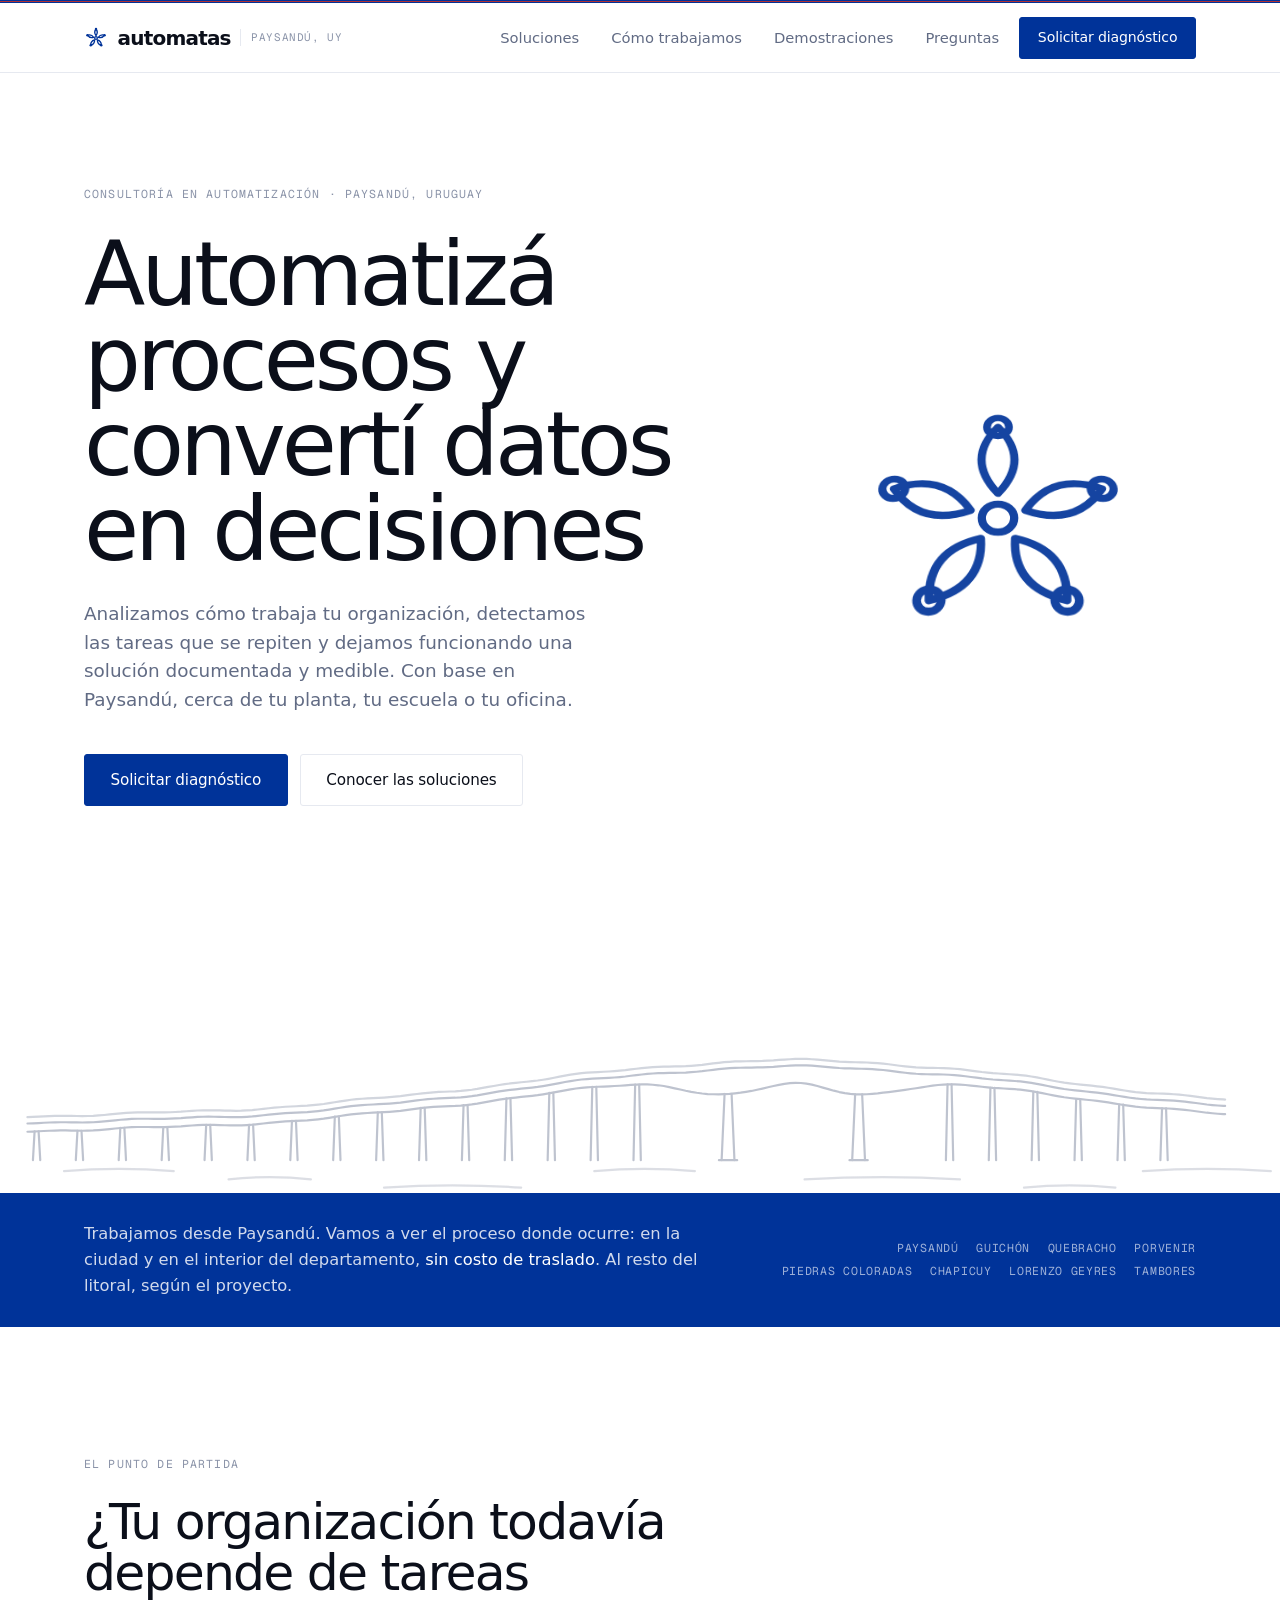
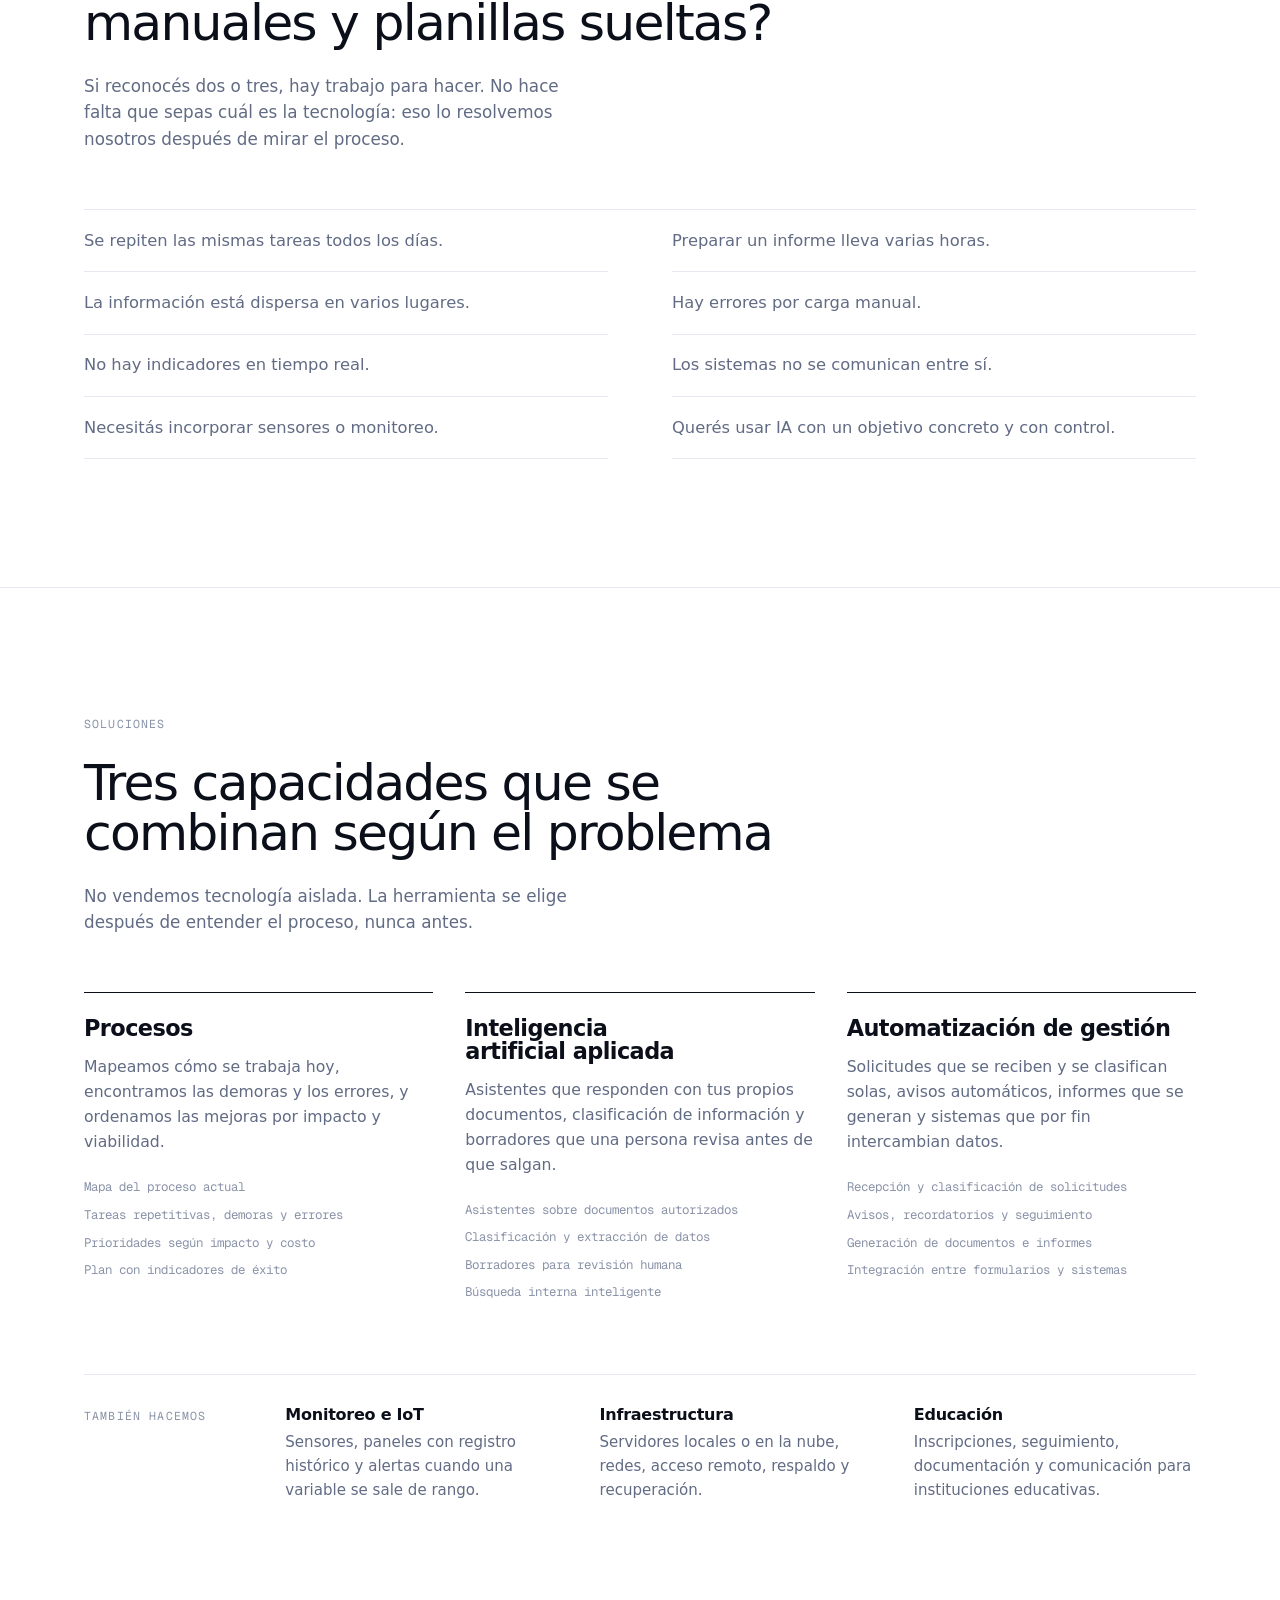
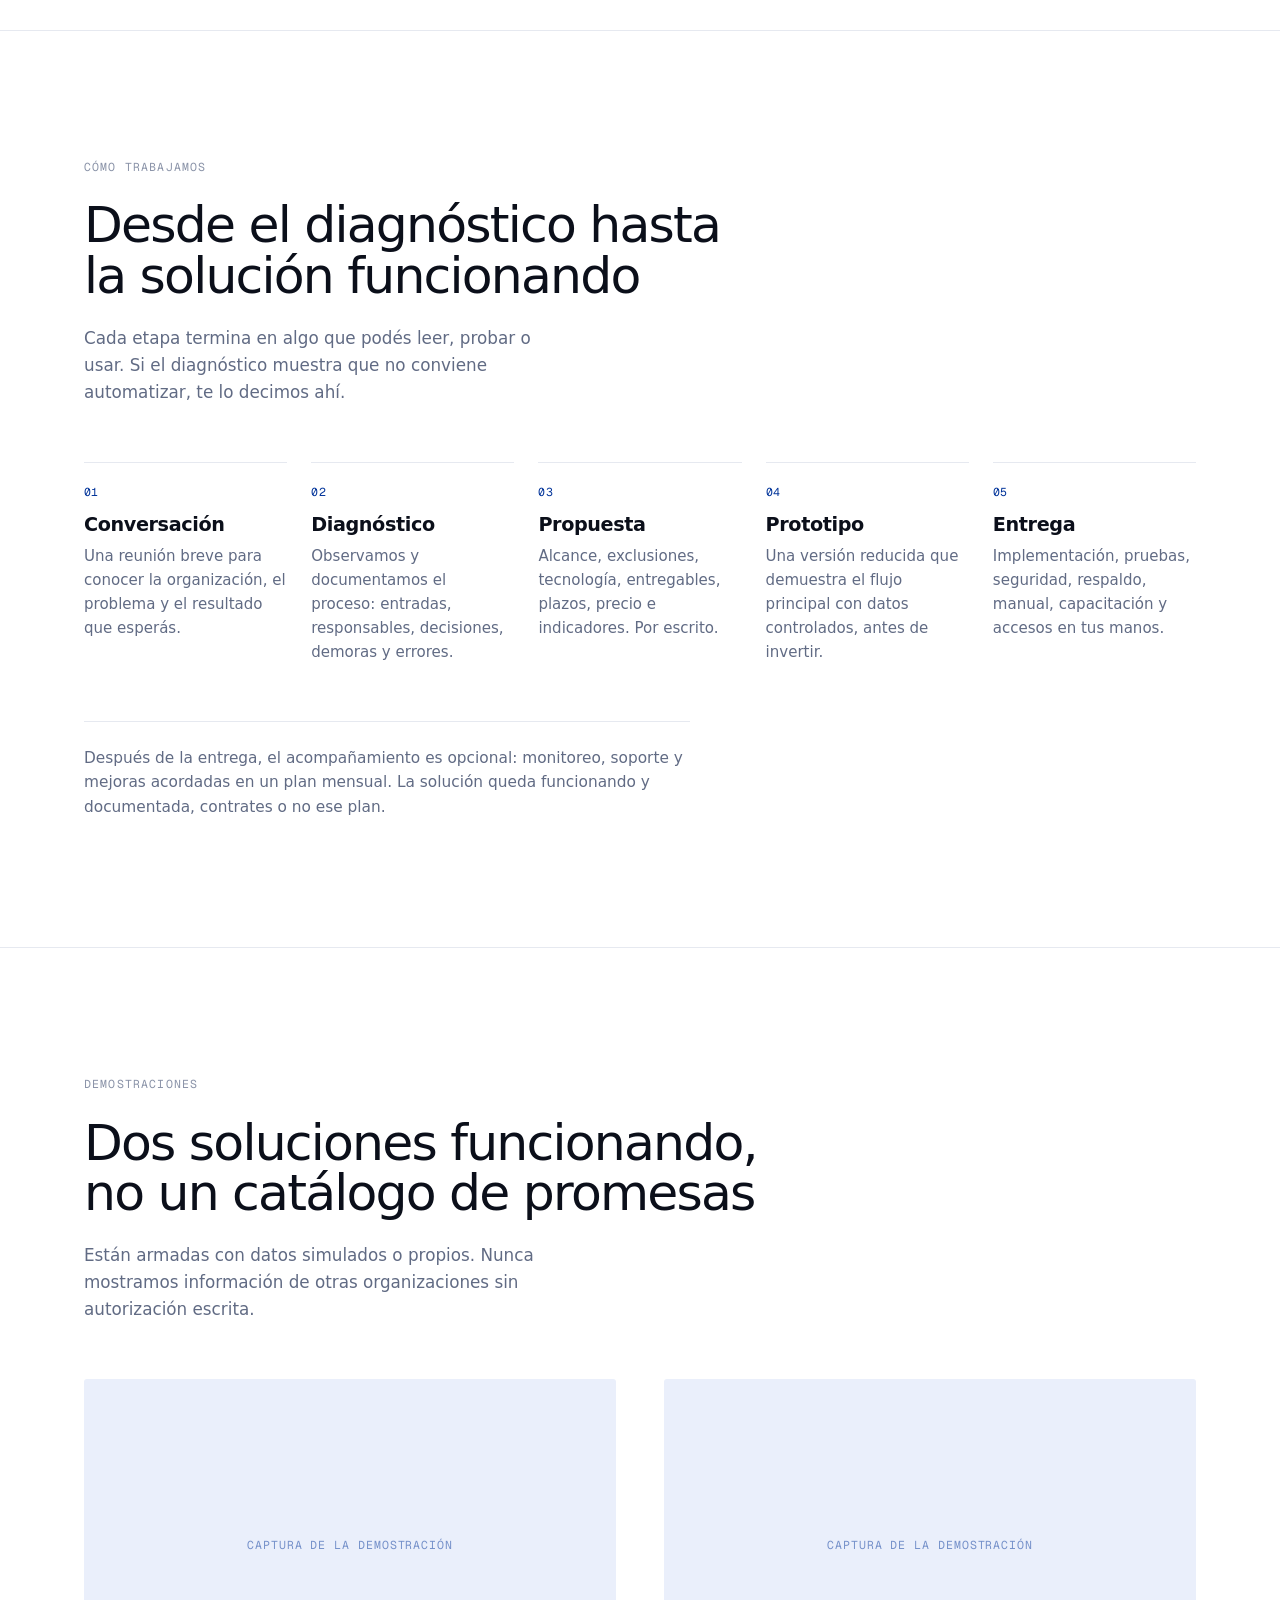
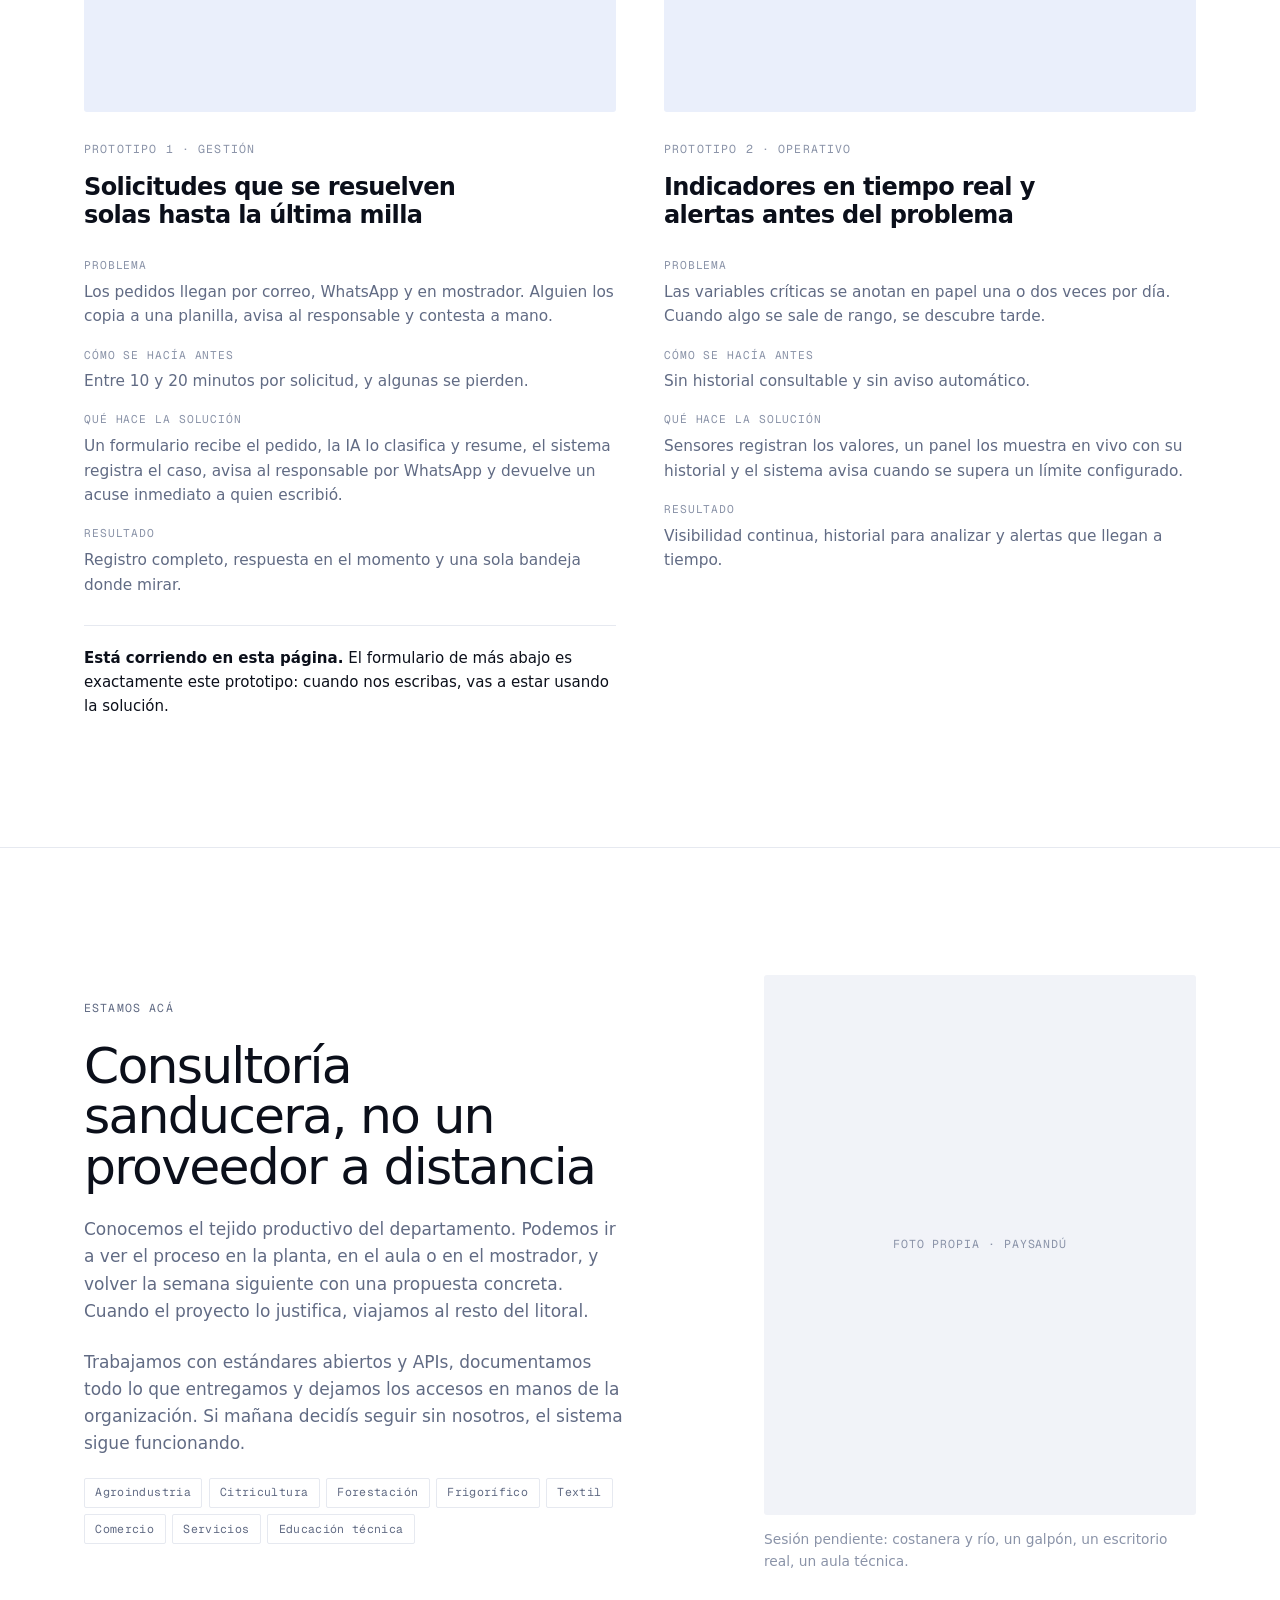
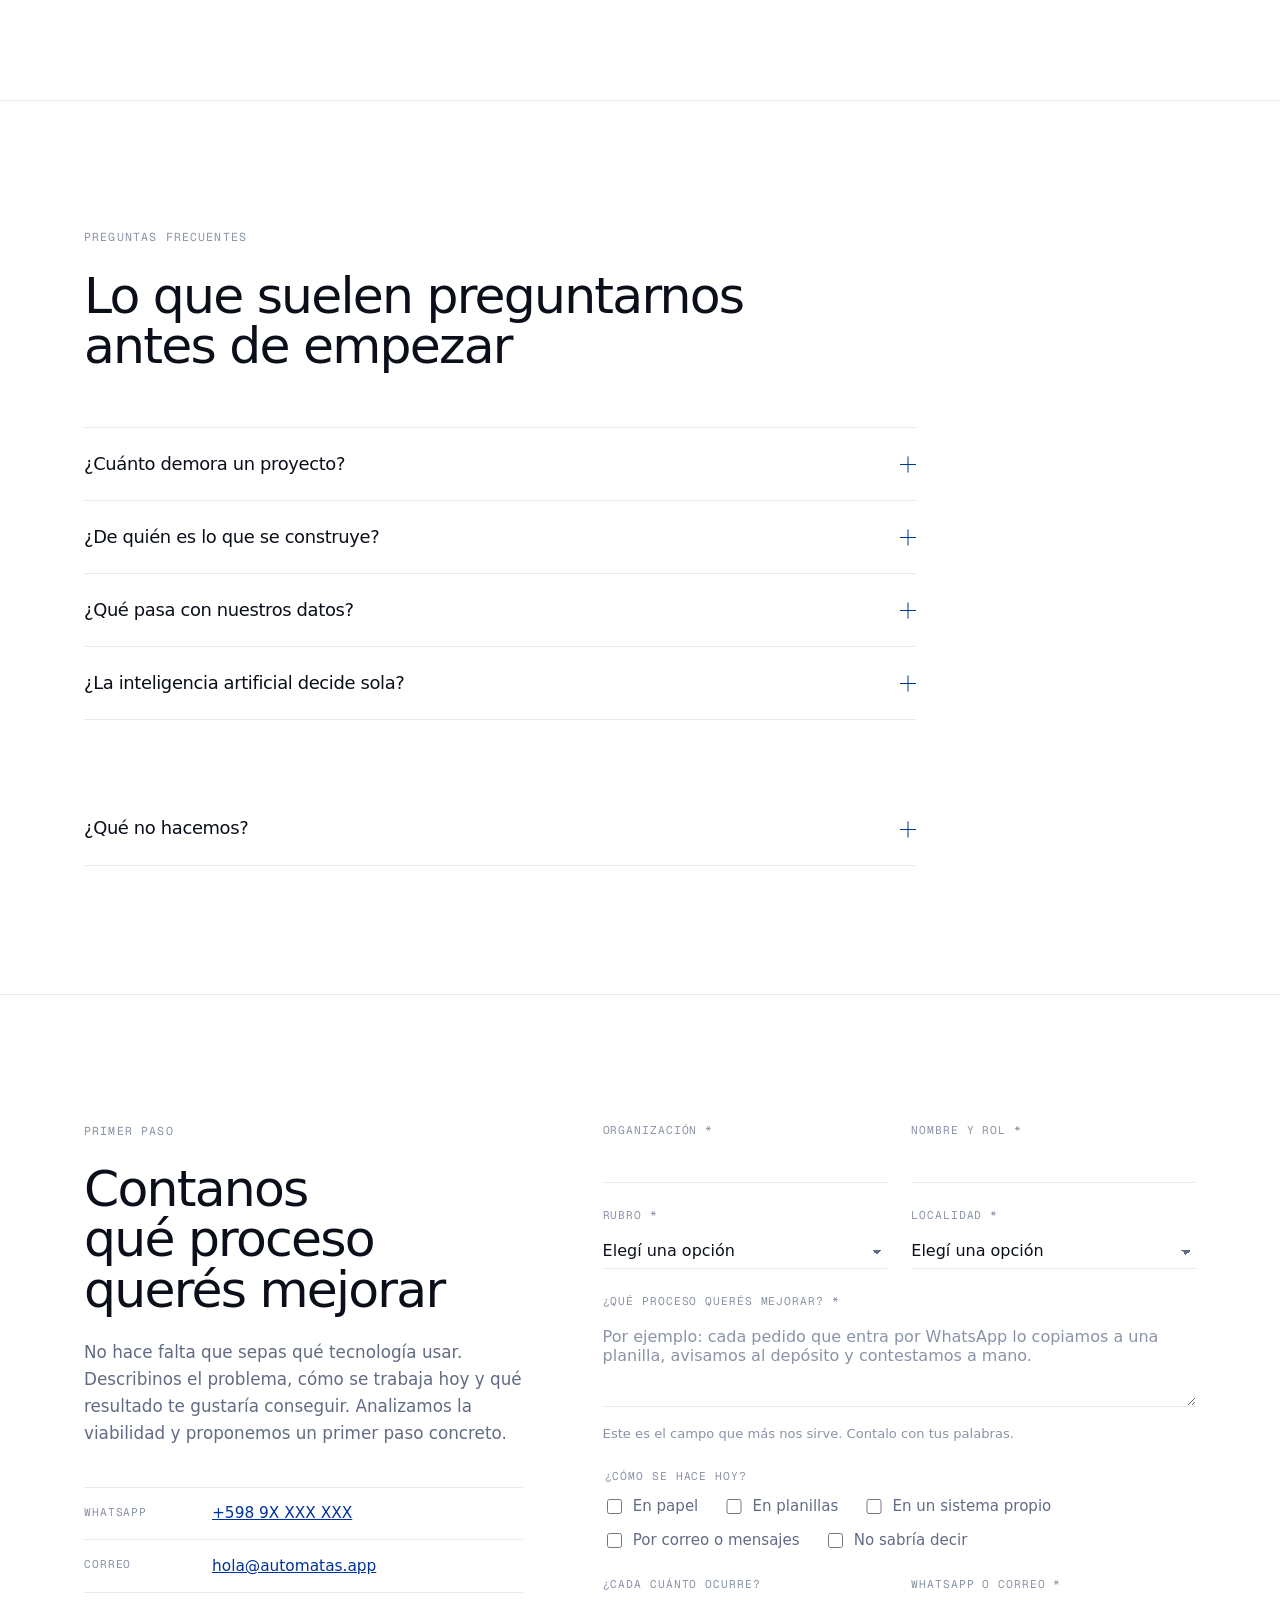
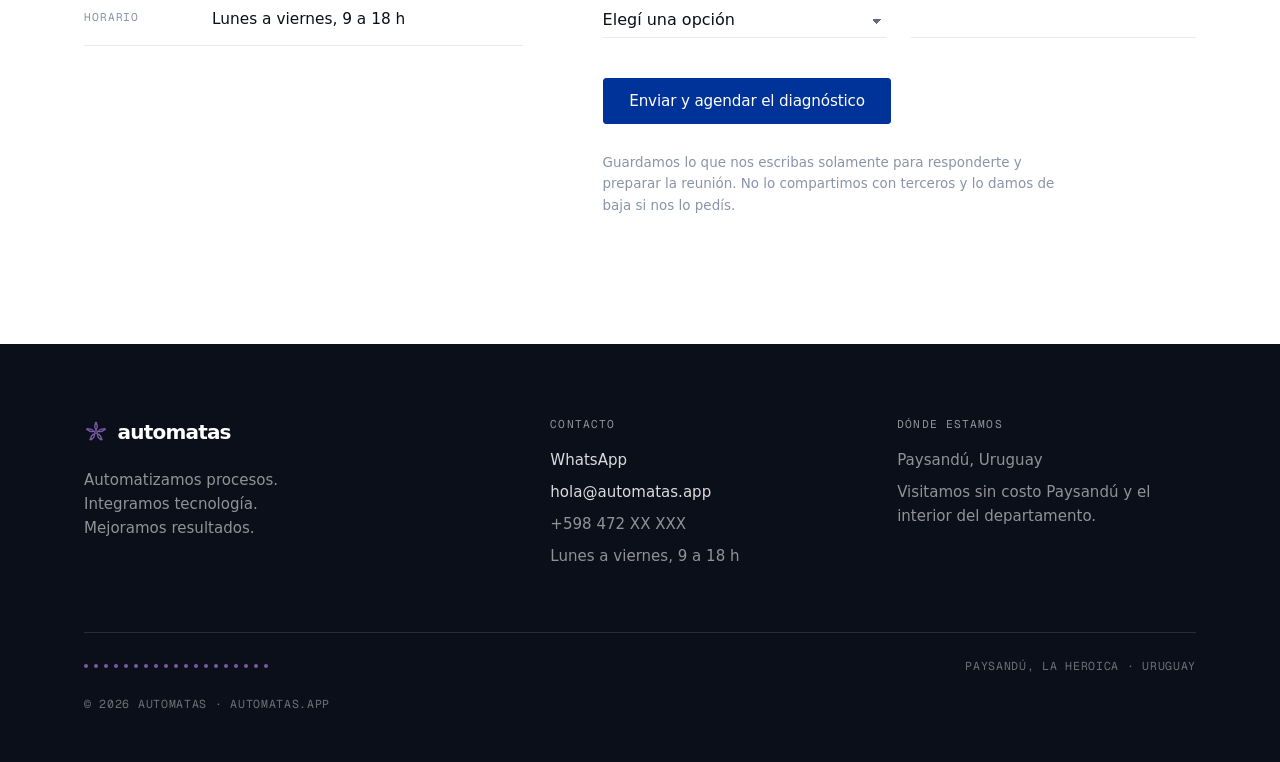
==== commit 877591be: "Puente Paysandú-Colón como fondo, y transiciones entre secciones El puente General Artigas cruza ent" ====
--- a/index.html
+++ b/index.html
@@ -119,6 +119,17 @@
         </div>
       </section>
 
+      <!--
+        Puente Internacional General Artigas (Paysandú-Colón), en elevación
+        esquemática con sus proporciones reales: la aproximación larga del
+        lado argentino, la corta del lado sanducero y el vano principal de
+        140 m en volados sucesivos. Es fondo, no figura: gris claro, sin
+        interacción, y el agua desemboca en la franja azul de territorio.
+      -->
+      <div class="puente" aria-hidden="true">
+        <svg class="puente__dibujo" aria-hidden="true" xmlns="http://www.w3.org/2000/svg" viewBox="0 0 1400 250" fill="none" stroke="currentColor" stroke-width="2.4" stroke-linecap="round" stroke-linejoin="round"><polyline points="30.0,167.9 36.0,167.7 42.0,167.4 48.0,167.1 54.0,166.8 60.0,166.6 66.0,166.5 72.0,166.5 78.0,166.6 84.0,166.7 90.0,166.8 96.0,166.7 102.0,166.5 108.0,166.1 114.0,165.6 120.0,165.0 126.0,164.4 132.0,163.8 138.0,163.3 144.0,162.9 150.0,162.7 156.0,162.7 162.0,162.7 168.0,162.8 174.0,162.8 180.0,162.8 186.0,162.6 192.0,162.3 198.0,162.0 204.0,161.5 210.0,161.1 216.0,160.7 222.0,160.5 228.0,160.4 234.0,160.5 240.0,160.6 246.0,160.8 252.0,160.9 258.0,161.0 264.0,160.9 270.0,160.6 276.0,160.2 282.0,159.6 288.0,158.9 294.0,158.2 300.0,157.6 306.0,157.1 312.0,156.6 318.0,156.3 324.0,156.0 330.0,155.7 336.0,155.4 342.0,154.9 348.0,154.3 354.0,153.6 360.0,152.7 366.0,151.7 372.0,150.7 378.0,149.8 384.0,148.9 390.0,148.3 396.0,147.8 402.0,147.4 408.0,147.1 414.0,146.8 420.0,146.5 426.0,146.1 432.0,145.6 438.0,145.0 444.0,144.2 450.0,143.4 456.0,142.6 462.0,141.9 468.0,141.3 474.0,140.8 480.0,140.4 486.0,140.2 492.0,139.9 498.0,139.7 504.0,139.3 510.0,138.7 516.0,138.0 522.0,137.1 528.0,136.0 534.0,134.9 540.0,133.9 546.0,132.8 552.0,131.9 558.0,131.1 564.0,130.5 570.0,129.8 576.0,129.2 582.0,128.6 588.0,127.9 594.0,127.0 600.0,126.0 606.0,124.9 612.0,123.7 618.0,122.5 624.0,121.5 630.0,120.6 636.0,119.8 642.0,119.3 648.0,118.9 654.0,118.6 660.0,118.3 666.0,118.0 672.0,117.6 678.0,117.1 684.0,116.5 690.0,115.7 696.0,115.0 702.0,114.3 708.0,113.7 714.0,113.2 720.0,112.9 726.0,112.7 732.0,112.6 738.0,112.5 744.0,112.4 750.0,112.2 756.0,111.8 762.0,111.3 768.0,110.7 774.0,109.9 780.0,109.2 786.0,108.5 792.0,107.8 798.0,107.4 804.0,107.0 810.0,106.9 816.0,106.8 822.0,106.7 828.0,106.6 834.0,106.5 840.0,106.2 846.0,105.9 852.0,105.4 858.0,105.0 864.0,104.6 870.0,104.3 876.0,104.2 882.0,104.3 888.0,104.6 894.0,105.1 900.0,105.6 906.0,106.2 912.0,106.7 918.0,107.2 924.0,107.5 930.0,107.7 936.0,107.9 942.0,108.0 948.0,108.2 954.0,108.5 960.0,108.9 966.0,109.4 972.0,110.1 978.0,110.9 984.0,111.7 990.0,112.4 996.0,113.0 1002.0,113.5 1008.0,113.8 1014.0,114.0 1020.0,114.1 1026.0,114.2 1032.0,114.3 1038.0,114.6 1044.0,115.0 1050.0,115.5 1056.0,116.2 1062.0,117.0 1068.0,117.8 1074.0,118.6 1080.0,119.2 1086.0,119.8 1092.0,120.2 1098.0,120.6 1104.0,121.0 1110.0,121.4 1116.0,121.9 1122.0,122.6 1128.0,123.5 1134.0,124.5 1140.0,125.7 1146.0,126.9 1152.0,128.1 1158.0,129.2 1164.0,130.2 1170.0,131.0 1176.0,131.7 1182.0,132.3 1188.0,132.9 1194.0,133.5 1200.0,134.2 1206.0,134.9 1212.0,135.8 1218.0,136.8 1224.0,137.8 1230.0,138.8 1236.0,139.7 1242.0,140.5 1248.0,141.1 1254.0,141.6 1260.0,141.9 1266.0,142.1 1272.0,142.3 1278.0,142.5 1284.0,142.9 1290.0,143.4 1296.0,144.0 1302.0,144.7 1308.0,145.5 1314.0,146.3 1320.0,147.1 1326.0,147.7 1332.0,148.2 1338.0,148.6 1340.0,148.7"/><polyline points="30.0,160.9 36.0,160.7 42.0,160.4 48.0,160.1 54.0,159.8 60.0,159.6 66.0,159.5 72.0,159.5 78.0,159.6 84.0,159.7 90.0,159.8 96.0,159.7 102.0,159.5 108.0,159.1 114.0,158.6 120.0,158.0 126.0,157.4 132.0,156.8 138.0,156.3 144.0,155.9 150.0,155.7 156.0,155.7 162.0,155.7 168.0,155.8 174.0,155.8 180.0,155.8 186.0,155.6 192.0,155.3 198.0,155.0 204.0,154.5 210.0,154.1 216.0,153.7 222.0,153.5 228.0,153.4 234.0,153.5 240.0,153.6 246.0,153.8 252.0,153.9 258.0,154.0 264.0,153.9 270.0,153.6 276.0,153.2 282.0,152.6 288.0,151.9 294.0,151.2 300.0,150.6 306.0,150.1 312.0,149.6 318.0,149.3 324.0,149.0 330.0,148.7 336.0,148.4 342.0,147.9 348.0,147.3 354.0,146.6 360.0,145.7 366.0,144.7 372.0,143.7 378.0,142.8 384.0,141.9 390.0,141.3 396.0,140.8 402.0,140.4 408.0,140.1 414.0,139.8 420.0,139.5 426.0,139.1 432.0,138.6 438.0,138.0 444.0,137.2 450.0,136.4 456.0,135.6 462.0,134.9 468.0,134.3 474.0,133.8 480.0,133.4 486.0,133.2 492.0,132.9 498.0,132.7 504.0,132.3 510.0,131.7 516.0,131.0 522.0,130.1 528.0,129.0 534.0,127.9 540.0,126.9 546.0,125.8 552.0,124.9 558.0,124.1 564.0,123.5 570.0,122.8 576.0,122.2 582.0,121.6 588.0,120.9 594.0,120.0 600.0,119.0 606.0,117.9 612.0,116.7 618.0,115.5 624.0,114.5 630.0,113.6 636.0,112.8 642.0,112.3 648.0,111.9 654.0,111.6 660.0,111.3 666.0,111.0 672.0,110.6 678.0,110.1 684.0,109.5 690.0,108.7 696.0,108.0 702.0,107.3 708.0,106.7 714.0,106.2 720.0,105.9 726.0,105.7 732.0,105.6 738.0,105.5 744.0,105.4 750.0,105.2 756.0,104.8 762.0,104.3 768.0,103.7 774.0,102.9 780.0,102.2 786.0,101.5 792.0,100.8 798.0,100.4 804.0,100.0 810.0,99.9 816.0,99.8 822.0,99.7 828.0,99.6 834.0,99.5 840.0,99.2 846.0,98.9 852.0,98.4 858.0,98.0 864.0,97.6 870.0,97.3 876.0,97.2 882.0,97.3 888.0,97.6 894.0,98.1 900.0,98.6 906.0,99.2 912.0,99.7 918.0,100.2 924.0,100.5 930.0,100.7 936.0,100.9 942.0,101.0 948.0,101.2 954.0,101.5 960.0,101.9 966.0,102.4 972.0,103.1 978.0,103.9 984.0,104.7 990.0,105.4 996.0,106.0 1002.0,106.5 1008.0,106.8 1014.0,107.0 1020.0,107.1 1026.0,107.2 1032.0,107.3 1038.0,107.6 1044.0,108.0 1050.0,108.5 1056.0,109.2 1062.0,110.0 1068.0,110.8 1074.0,111.6 1080.0,112.2 1086.0,112.8 1092.0,113.2 1098.0,113.6 1104.0,114.0 1110.0,114.4 1116.0,114.9 1122.0,115.6 1128.0,116.5 1134.0,117.5 1140.0,118.7 1146.0,119.9 1152.0,121.1 1158.0,122.2 1164.0,123.2 1170.0,124.0 1176.0,124.7 1182.0,125.3 1188.0,125.9 1194.0,126.5 1200.0,127.2 1206.0,127.9 1212.0,128.8 1218.0,129.8 1224.0,130.8 1230.0,131.8 1236.0,132.7 1242.0,133.5 1248.0,134.1 1254.0,134.6 1260.0,134.9 1266.0,135.1 1272.0,135.3 1278.0,135.5 1284.0,135.9 1290.0,136.4 1296.0,137.0 1302.0,137.7 1308.0,138.5 1314.0,139.3 1320.0,140.1 1326.0,140.7 1332.0,141.2 1338.0,141.6 1340.0,141.7" opacity=".7"/><polyline points="30.0,176.9 36.0,176.7 42.0,176.4 48.0,176.1 54.0,175.8 60.0,175.6 66.0,175.5 72.0,175.5 78.0,175.6 84.0,175.7 90.0,175.8 96.0,175.7 102.0,175.5 108.0,175.1 114.0,174.6 120.0,174.0 126.0,173.4 132.0,172.8 138.0,172.3 144.0,171.9 150.0,171.7 156.0,171.7 162.0,171.7 168.0,171.8 174.0,171.8 180.0,171.8 186.0,171.6 192.0,171.3 198.0,171.0 204.0,170.5 210.0,170.1 216.0,169.7 222.0,169.5 228.0,169.4 234.0,169.5 240.0,169.6 246.0,169.8 252.0,169.9 258.0,170.0 264.0,169.9 270.0,169.6 276.0,169.2 282.0,168.6 288.0,167.9 294.0,167.2 300.0,166.6 306.0,166.1 312.0,165.6 318.0,165.3 324.0,165.0 330.0,164.7 336.0,164.4 342.0,163.9 348.0,163.3 354.0,162.6 360.0,161.7 366.0,160.7 372.0,159.7 378.0,158.8 384.0,157.9 390.0,157.3 396.0,156.8 402.0,156.4 408.0,156.1 414.0,155.8 420.0,155.5 426.0,155.1 432.0,154.6 438.0,154.0 444.0,153.2 450.0,152.4 456.0,151.6 462.0,150.9 468.0,150.3 474.0,149.8 480.0,149.4 486.0,149.2 492.0,148.9 498.0,148.7 504.0,148.3 510.0,147.7 516.0,147.0 522.0,146.1 528.0,145.0 534.0,143.9 540.0,142.9 546.0,141.8 552.0,140.9 558.0,140.1 564.0,139.5 570.0,138.8 576.0,138.2 582.0,137.6 588.0,136.9 594.0,136.0 600.0,135.0 606.0,133.9 612.0,132.7 618.0,131.6 624.0,130.5 630.0,129.6 636.0,128.9 642.0,128.3 648.0,128.0 654.0,127.7 660.0,127.5 666.0,127.2 672.0,126.9 678.0,126.6 684.0,126.2 690.0,125.7 696.0,125.4 702.0,125.2 708.0,125.2 714.0,125.5 720.0,126.1 726.0,126.9 732.0,128.1 738.0,129.4 744.0,130.7 750.0,132.1 756.0,133.3 762.0,134.3 768.0,135.1 774.0,135.7 780.0,135.9 786.0,136.0 792.0,135.8 798.0,135.5 804.0,134.9 810.0,134.2 816.0,133.3 822.0,132.3 828.0,131.0 834.0,129.7 840.0,128.3 846.0,126.9 852.0,125.6 858.0,124.5 864.0,123.7 870.0,123.4 876.0,123.6 882.0,124.3 888.0,125.4 894.0,126.9 900.0,128.6 906.0,130.3 912.0,132.0 918.0,133.5 924.0,134.7 930.0,135.5 936.0,136.0 942.0,136.1 948.0,135.9 954.0,135.4 960.0,134.9 966.0,134.2 972.0,133.5 978.0,132.7 984.0,131.9 990.0,131.1 996.0,130.2 1002.0,129.3 1008.0,128.3 1014.0,127.4 1020.0,126.5 1026.0,125.8 1032.0,125.3 1038.0,125.1 1044.0,125.1 1050.0,125.3 1056.0,125.8 1062.0,126.4 1068.0,127.0 1074.0,127.7 1080.0,128.3 1086.0,128.9 1092.0,129.3 1098.0,129.6 1104.0,130.0 1110.0,130.4 1116.0,130.9 1122.0,131.6 1128.0,132.5 1134.0,133.5 1140.0,134.7 1146.0,135.9 1152.0,137.1 1158.0,138.2 1164.0,139.2 1170.0,140.0 1176.0,140.7 1182.0,141.3 1188.0,141.9 1194.0,142.5 1200.0,143.2 1206.0,143.9 1212.0,144.8 1218.0,145.8 1224.0,146.8 1230.0,147.8 1236.0,148.7 1242.0,149.5 1248.0,150.1 1254.0,150.6 1260.0,150.9 1266.0,151.1 1272.0,151.3 1278.0,151.5 1284.0,151.9 1290.0,152.4 1296.0,153.0 1302.0,153.7 1308.0,154.5 1314.0,155.3 1320.0,156.1 1326.0,156.7 1332.0,157.2 1338.0,157.6 1340.0,157.7"/><line x1="37.8" y1="176.5" x2="36.0" y2="208.0"/><line x1="42.2" y1="176.5" x2="44.0" y2="208.0"/><line x1="84.7" y1="175.8" x2="82.9" y2="208.0"/><line x1="89.1" y1="175.8" x2="90.9" y2="208.0"/><line x1="131.6" y1="172.6" x2="129.8" y2="208.0"/><line x1="136.0" y1="172.6" x2="137.8" y2="208.0"/><line x1="178.6" y1="171.8" x2="176.8" y2="208.0"/><line x1="183.0" y1="171.8" x2="184.8" y2="208.0"/><line x1="225.5" y1="169.4" x2="223.7" y2="208.0"/><line x1="229.9" y1="169.4" x2="231.7" y2="208.0"/><line x1="272.4" y1="169.3" x2="270.6" y2="208.0"/><line x1="276.8" y1="169.3" x2="278.6" y2="208.0"/><line x1="319.3" y1="165.1" x2="317.5" y2="208.0"/><line x1="323.7" y1="165.1" x2="325.5" y2="208.0"/><line x1="366.2" y1="160.3" x2="364.4" y2="208.0"/><line x1="370.6" y1="160.3" x2="372.4" y2="208.0"/><line x1="413.2" y1="155.8" x2="411.4" y2="208.0"/><line x1="417.6" y1="155.8" x2="419.4" y2="208.0"/><line x1="460.1" y1="150.8" x2="458.3" y2="208.0"/><line x1="464.5" y1="150.8" x2="466.3" y2="208.0"/><line x1="507.0" y1="147.8" x2="505.2" y2="208.0"/><line x1="511.4" y1="147.8" x2="513.2" y2="208.0"/><line x1="553.9" y1="140.4" x2="552.1" y2="208.0"/><line x1="558.3" y1="140.4" x2="560.1" y2="208.0"/><line x1="600.8" y1="134.4" x2="599.0" y2="208.0"/><line x1="605.2" y1="134.4" x2="607.0" y2="208.0"/><line x1="647.8" y1="127.9" x2="646.0" y2="208.0"/><line x1="652.2" y1="127.9" x2="654.0" y2="208.0"/><line x1="694.7" y1="125.3" x2="692.9" y2="208.0"/><line x1="699.1" y1="125.3" x2="700.9" y2="208.0"/><line x1="792.5" y1="135.6" x2="789.3" y2="208.0"/><line x1="800.2" y1="135.6" x2="803.3" y2="208.0"/><line x1="786.3" y1="208.0" x2="806.3" y2="208.0"/><line x1="935.3" y1="136.1" x2="932.1" y2="208.0"/><line x1="943.0" y1="136.1" x2="946.1" y2="208.0"/><line x1="929.1" y1="208.0" x2="949.1" y2="208.0"/><line x1="1036.4" y1="125.0" x2="1034.6" y2="208.0"/><line x1="1040.8" y1="125.0" x2="1042.6" y2="208.0"/><line x1="1083.3" y1="128.8" x2="1081.5" y2="208.0"/><line x1="1087.7" y1="128.8" x2="1089.5" y2="208.0"/><line x1="1130.2" y1="133.2" x2="1128.4" y2="208.0"/><line x1="1134.6" y1="133.2" x2="1136.4" y2="208.0"/><line x1="1177.1" y1="141.1" x2="1175.3" y2="208.0"/><line x1="1181.5" y1="141.1" x2="1183.3" y2="208.0"/><line x1="1224.1" y1="147.2" x2="1222.3" y2="208.0"/><line x1="1228.5" y1="147.2" x2="1230.3" y2="208.0"/><line x1="1271.0" y1="151.3" x2="1269.2" y2="208.0"/><line x1="1275.4" y1="151.3" x2="1277.2" y2="208.0"/><path d="M70 220.0 q60 -5 120 0" opacity=".55"/><path d="M250 229.0 q45 -5 90 0" opacity=".55"/><path d="M420 238.0 q75 -5 150 0" opacity=".55"/><path d="M650 220.0 q55 -5 110 0" opacity=".55"/><path d="M880 229.0 q85 -5 170 0" opacity=".55"/><path d="M1120 238.0 q50 -5 100 0" opacity=".55"/><path d="M1250 220.0 q70 -5 140 0" opacity=".55"/></svg>
+      </div>
+
       <!-- ---------- franja de territorio ---------- -->
       <section class="territorio">
         <div class="contenedor territorio__grilla">
--- a/estilos.css
+++ b/estilos.css
@@ -464,6 +464,35 @@
   }
 }
 
+/* ---------- puente Paysandú-Colón ---------- */
+
+/*
+  El puente General Artigas como fondo: línea gris clara, sin bloque propio
+  de altura fija. En pantallas chicas se muestra el tramo central —la parte
+  reconocible— recortando los extremos con el contenedor.
+*/
+.puente {
+  overflow: hidden;
+  color: var(--gris-2);
+  opacity: 0.55;
+  margin-bottom: -6px; /* el agua toca la franja azul: el río llega al borde */
+  pointer-events: none;
+}
+.puente__dibujo {
+  display: block;
+  width: 100%;
+  max-width: none; /* anula el max-width global de svg: acá el desborde es deliberado */
+  height: auto;
+}
+@media (max-width: 48rem) {
+  .puente__dibujo {
+    /* El vano principal está al 62 % del dibujo (la aproximación argentina
+       es más larga); este corrimiento lo deja centrado en pantalla. */
+    width: 220%;
+    margin-left: -86%;
+  }
+}
+
 /* ---------- franja de territorio ---------- */
 
 .territorio {
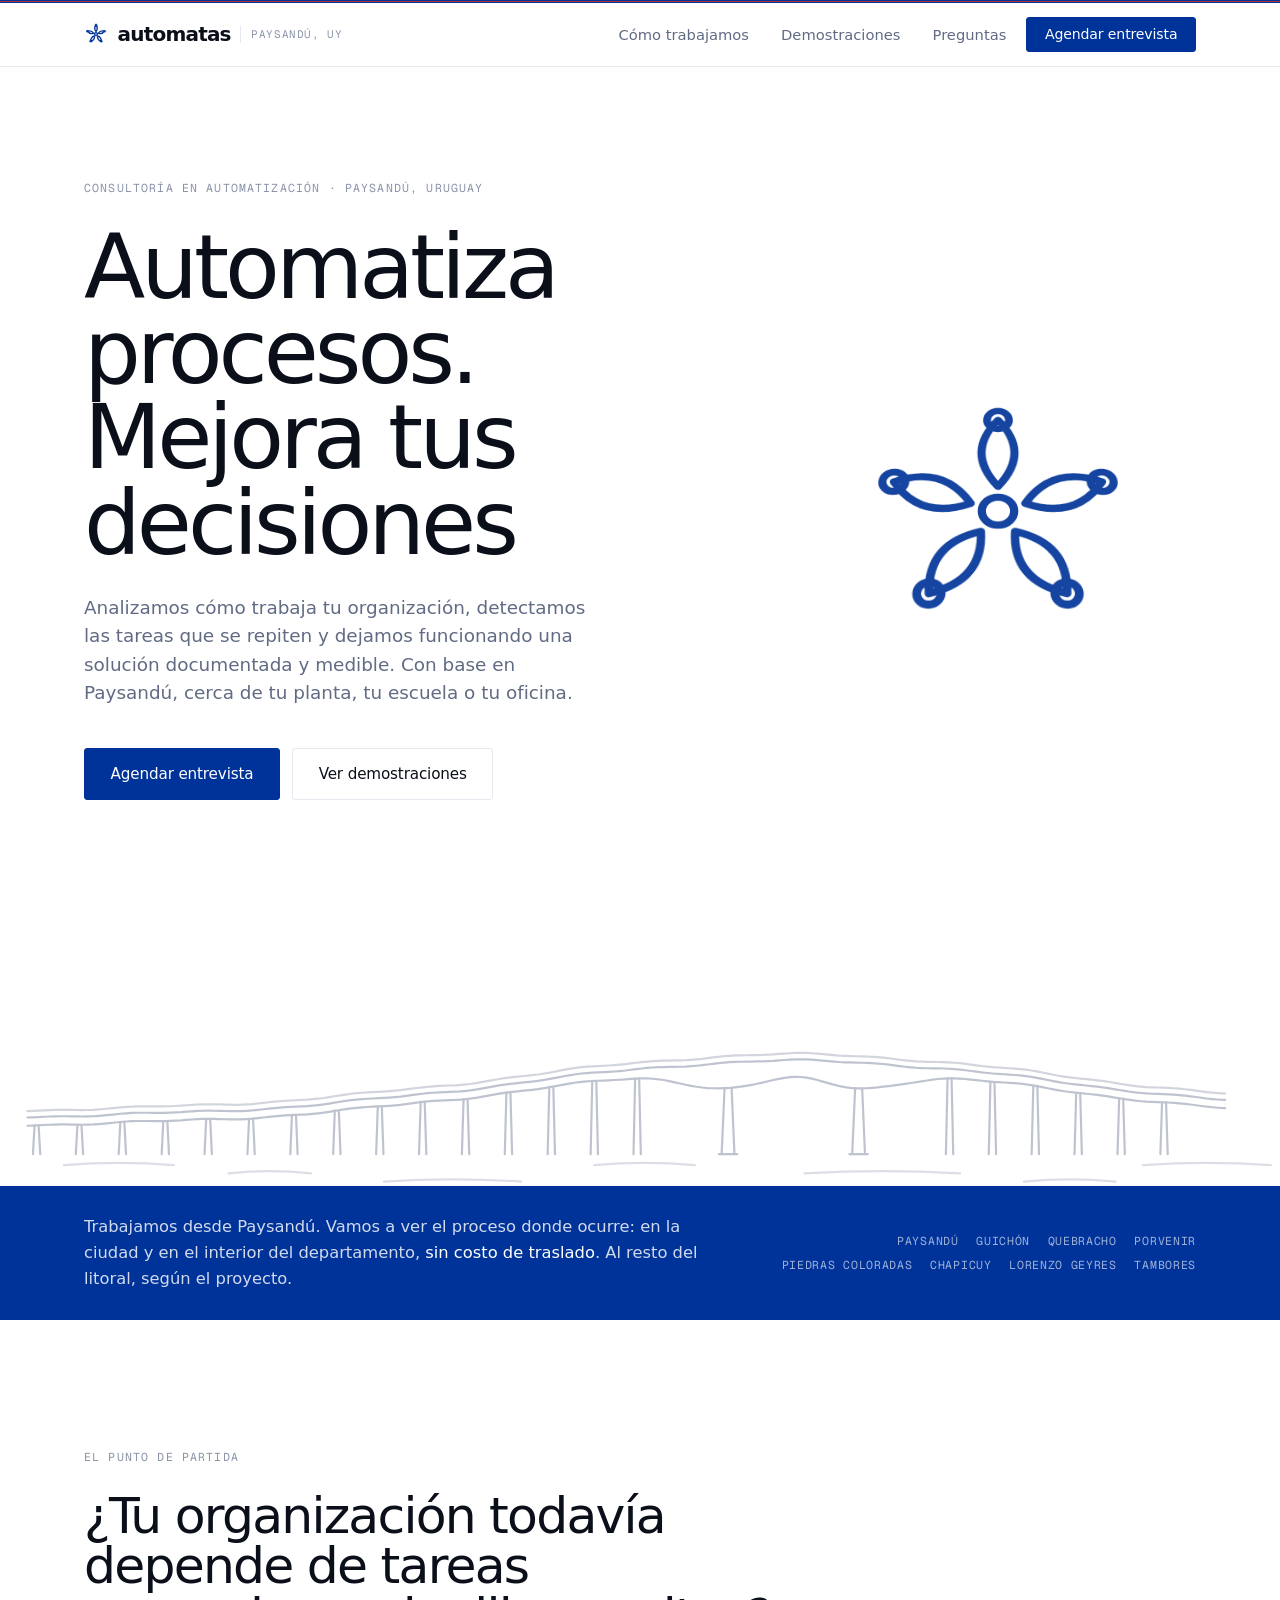
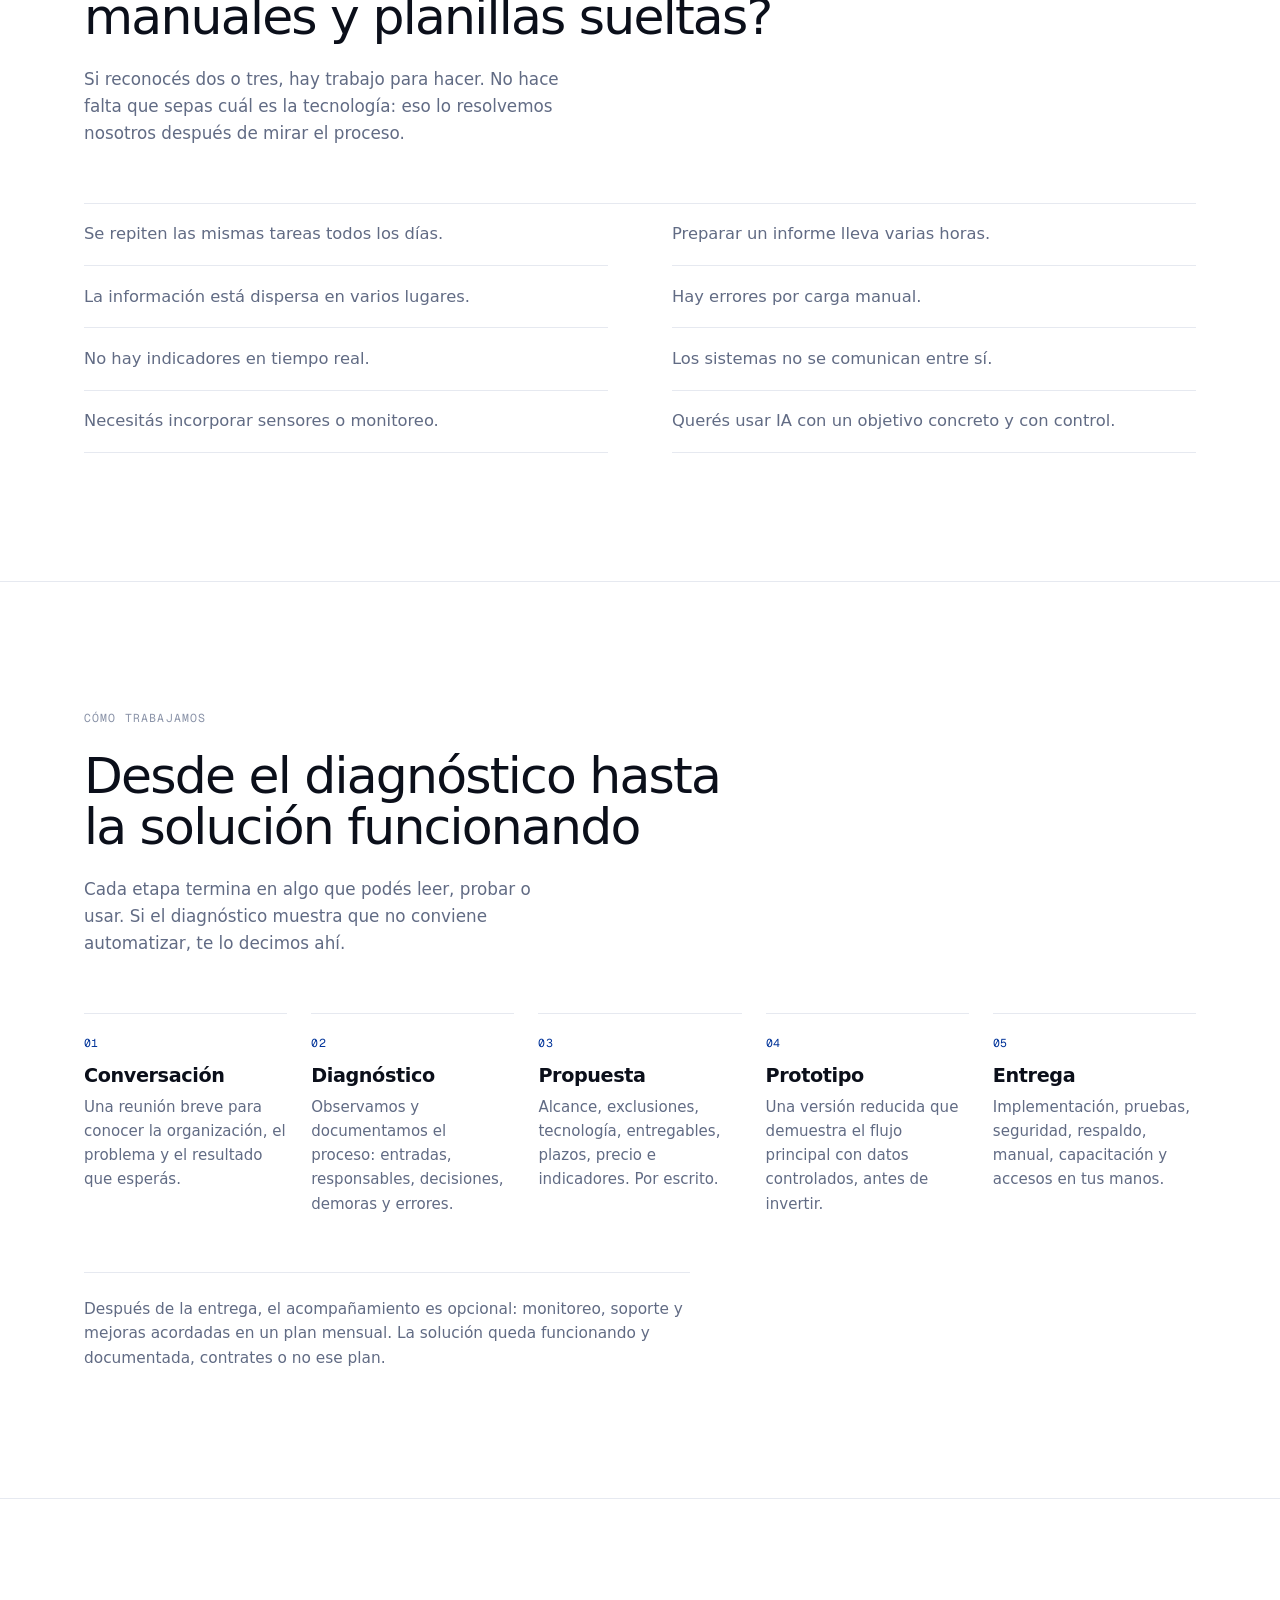
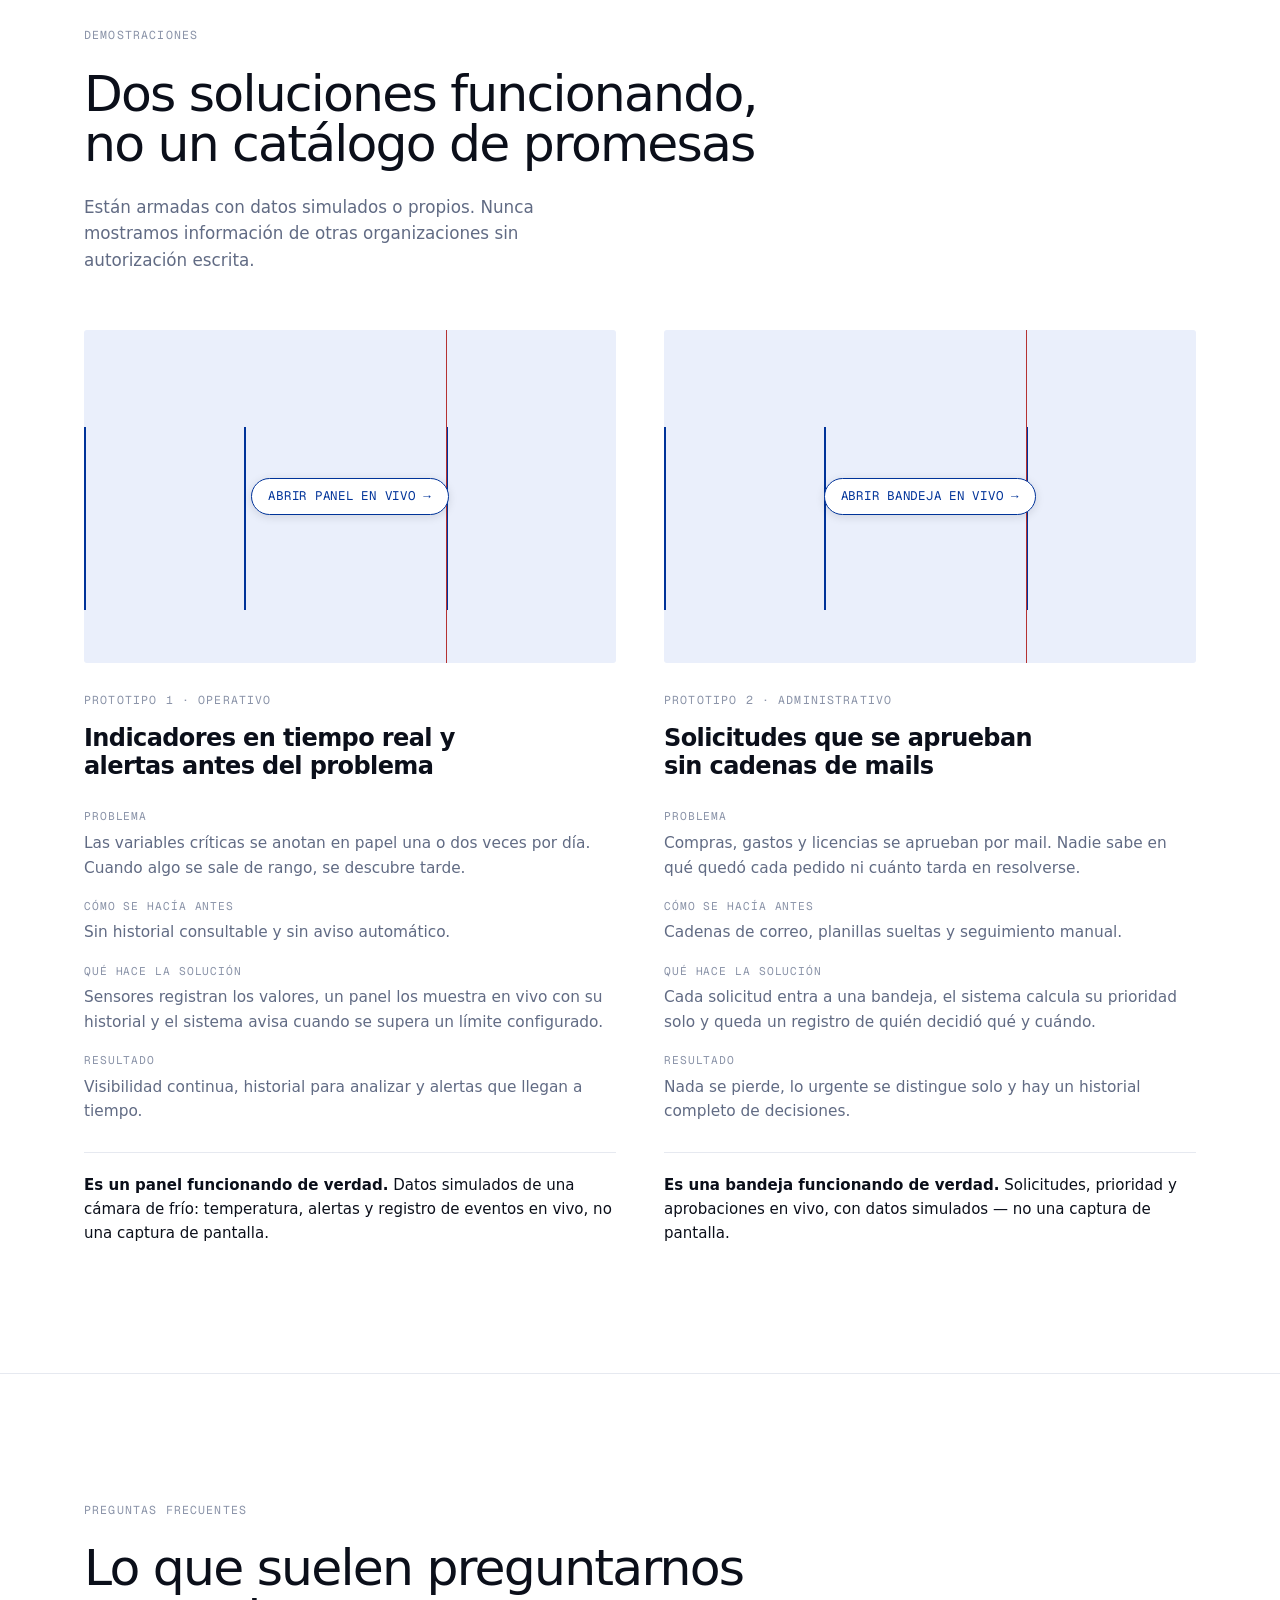
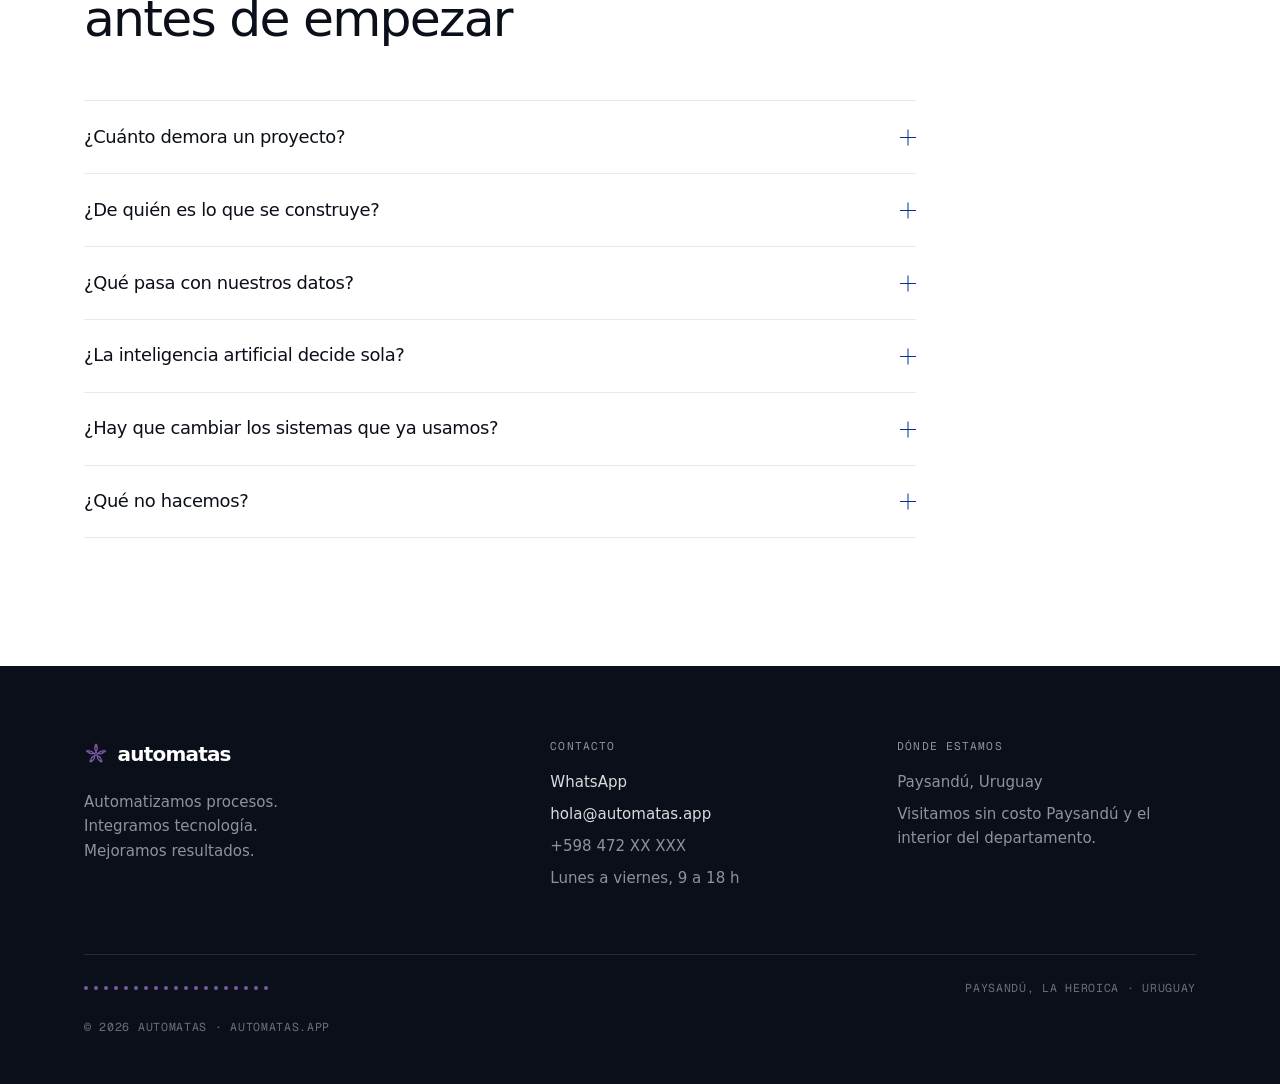
==== commit 41c242b9: "Agendar entrevista directo al calendario, y dos demos en vivo Simplifica el flujo de contacto: "Agen" ====
--- a/index.html
+++ b/index.html
@@ -4,7 +4,7 @@
     <meta charset="utf-8" />
     <meta name="viewport" content="width=device-width, initial-scale=1" />
 
-    <title>Automatizá procesos y convertí datos en decisiones · automatas</title>
+    <title>Automatiza procesos. Mejora tus decisiones · automatas</title>
     <meta
       name="description"
       content="Consultoría en automatización de procesos, inteligencia artificial aplicada y automatización de gestión. Con base en Paysandú, Uruguay."
@@ -18,7 +18,7 @@
     <meta property="og:site_name" content="automatas" />
     <meta
       property="og:title"
-      content="Automatizá procesos y convertí datos en decisiones"
+      content="Automatiza procesos. Mejora tus decisiones"
     />
     <meta
       property="og:description"
@@ -67,19 +67,24 @@
     <header class="barra">
       <nav class="contenedor barra__nav" aria-label="Principal">
         <a class="marca" href="#">
-          <svg class="flor flor--marca" aria-hidden="true" xmlns="http://www.w3.org/2000/svg" viewBox="0 0 160 160" fill="none" stroke="currentColor" stroke-linecap="round" stroke-linejoin="round"><g stroke-width="9"><path d="M80.00 64.00 Q97.00 42.00 80.00 20.00 Q63.00 42.00 80.00 64.00Z"/><path d="M95.22 75.06 Q121.39 84.43 137.06 61.46 Q110.89 52.09 95.22 75.06Z"/><path d="M89.40 92.94 Q88.58 120.73 115.27 128.54 Q116.09 100.75 89.40 92.94Z"/><path d="M70.60 92.94 Q43.91 100.75 44.73 128.54 Q71.42 120.73 70.60 92.94Z"/><path d="M64.78 75.06 Q49.11 52.09 22.94 61.46 Q38.61 84.43 64.78 75.06Z"/><circle cx="80" cy="80" r="9"/></g><g fill="currentColor" stroke="none"><circle cx="80.00" cy="20.00" r="8"/><circle cx="137.06" cy="61.46" r="8"/><circle cx="115.27" cy="128.54" r="8"/><circle cx="44.73" cy="128.54" r="8"/><circle cx="22.94" cy="61.46" r="8"/></g></svg>
+          <svg class="flor flor--marca" aria-hidden="true" xmlns="http://www.w3.org/2000/svg" viewBox="0 0 160 160" fill="none" stroke="currentColor" stroke-linecap="round" stroke-linejoin="round"><g stroke-width="9"><path d="M80.00 64.00 Q97.00 42.00 80.00 20.00 Q63.00 42.00 80.00 64.00Z"/><path d="M95.22 75.06 Q121.39 84.43 137.06 61.46 Q110.89 52.09 95.22 75.06Z"/><path d="M89.40 92.94 Q88.58 120.73 115.27 128.54 Q116.09 100.75 89.40 92.94Z"/><path d="M70.60 92.94 Q43.91 100.75 44.73 128.54 Q71.42 120.73 70.60 92.94Z"/><path d="M64.78 75.06 Q49.11 52.09 22.94 61.46 Q38.61 84.43 64.78 75.06Z"/><circle cx="80" cy="80" r="9"/></g><g fill="currentColor" stroke="none"><circle class="nodo nodo-a" cx="80.00" cy="20.00" r="8"/><circle class="nodo nodo-b" cx="137.06" cy="61.46" r="8"/><circle class="nodo nodo-c" cx="115.27" cy="128.54" r="8"/><circle class="nodo nodo-d" cx="44.73" cy="128.54" r="8"/><circle class="nodo nodo-e" cx="22.94" cy="61.46" r="8"/></g></svg>
           <span class="marca__nombre">automatas</span>
           <span class="marca__lugar">Paysandú, UY</span>
         </a>
 
         <ul class="barra__enlaces">
-          <li><a href="#soluciones">Soluciones</a></li>
           <li><a href="#proceso">Cómo trabajamos</a></li>
           <li><a href="#demostraciones">Demostraciones</a></li>
           <li><a href="#preguntas">Preguntas</a></li>
         </ul>
 
-        <a class="boton boton--chico" href="#diagnostico">Solicitar diagnóstico</a>
+        <button
+          type="button"
+          class="boton boton--chico"
+          data-abrir-diagnostico
+        >
+          Agendar entrevista
+        </button>
       </nav>
     </header>
 
@@ -92,7 +97,7 @@
               Consultoría en automatización · Paysandú, Uruguay
             </p>
 
-            <h1>Automatizá procesos y convertí datos en decisiones</h1>
+            <h1>Automatiza procesos. Mejora tus decisiones</h1>
 
             <p class="portada__bajada">
               Analizamos cómo trabaja tu organización, detectamos las tareas que
@@ -102,9 +107,11 @@
             </p>
 
             <div class="portada__acciones">
-              <a class="boton" href="#diagnostico">Solicitar diagnóstico</a>
-              <a class="boton boton--linea" href="#soluciones"
-                >Conocer las soluciones</a
+              <button type="button" class="boton" data-abrir-diagnostico>
+                Agendar entrevista
+              </button>
+              <a class="boton boton--linea" href="#demostraciones"
+                >Ver demostraciones</a
               >
             </div>
 
@@ -114,7 +121,7 @@
           </div>
 
           <div class="portada__marca" aria-hidden="true">
-            <svg class="flor" aria-hidden="true" xmlns="http://www.w3.org/2000/svg" viewBox="0 0 160 160" fill="none" stroke="currentColor" stroke-linecap="round" stroke-linejoin="round"><g stroke-width="4.6"><path d="M80.00 64.00 Q99.00 41.00 80.00 18.00 Q61.00 41.00 80.00 64.00Z"/><path d="M95.22 75.06 Q122.96 86.02 138.97 60.84 Q111.22 49.88 95.22 75.06Z"/><path d="M89.40 92.94 Q87.55 122.72 116.44 130.16 Q118.29 100.38 89.40 92.94Z"/><path d="M70.60 92.94 Q41.71 100.38 43.56 130.16 Q72.45 122.72 70.60 92.94Z"/><path d="M64.78 75.06 Q48.78 49.88 21.03 60.84 Q37.04 86.02 64.78 75.06Z"/><circle cx="80" cy="80" r="9"/></g><g stroke-width="4.6"><circle cx="80.00" cy="18.00" r="6.5"/><circle cx="138.97" cy="60.84" r="6.5"/><circle cx="116.44" cy="130.16" r="6.5"/><circle cx="43.56" cy="130.16" r="6.5"/><circle cx="21.03" cy="60.84" r="6.5"/></g></svg>
+            <svg class="flor" aria-hidden="true" xmlns="http://www.w3.org/2000/svg" viewBox="0 0 160 160" fill="none" stroke="currentColor" stroke-linecap="round" stroke-linejoin="round"><g stroke-width="4.6"><path d="M80.00 64.00 Q99.00 41.00 80.00 18.00 Q61.00 41.00 80.00 64.00Z"/><path d="M95.22 75.06 Q122.96 86.02 138.97 60.84 Q111.22 49.88 95.22 75.06Z"/><path d="M89.40 92.94 Q87.55 122.72 116.44 130.16 Q118.29 100.38 89.40 92.94Z"/><path d="M70.60 92.94 Q41.71 100.38 43.56 130.16 Q72.45 122.72 70.60 92.94Z"/><path d="M64.78 75.06 Q48.78 49.88 21.03 60.84 Q37.04 86.02 64.78 75.06Z"/><circle cx="80" cy="80" r="9"/></g><g stroke-width="4.6"><circle class="nodo nodo-a" cx="80.00" cy="18.00" r="6.5"/><circle class="nodo nodo-b" cx="138.97" cy="60.84" r="6.5"/><circle class="nodo nodo-c" cx="116.44" cy="130.16" r="6.5"/><circle class="nodo nodo-d" cx="43.56" cy="130.16" r="6.5"/><circle class="nodo nodo-e" cx="21.03" cy="60.84" r="6.5"/></g></svg>
           </div>
         </div>
       </section>
@@ -179,89 +186,6 @@
         </div>
       </section>
 
-      <!-- ---------- soluciones ---------- -->
-      <section class="seccion seccion--linea" id="soluciones">
-        <div class="contenedor">
-          <p class="antetitulo">Soluciones</p>
-          <h2 class="titulo">Tres capacidades que se combinan según el problema</h2>
-          <p class="entrada">
-            No vendemos tecnología aislada. La herramienta se elige después de
-            entender el proceso, nunca antes.
-          </p>
-
-          <div class="columnas columnas--tres">
-            <article class="columna">
-              <h3>Procesos</h3>
-              <p class="columna__resumen">
-                Mapeamos cómo se trabaja hoy, encontramos las demoras y los
-                errores, y ordenamos las mejoras por impacto y viabilidad.
-              </p>
-              <ul class="columna__lista">
-                <li>Mapa del proceso actual</li>
-                <li>Tareas repetitivas, demoras y errores</li>
-                <li>Prioridades según impacto y costo</li>
-                <li>Plan con indicadores de éxito</li>
-              </ul>
-            </article>
-
-            <article class="columna">
-              <h3>Inteligencia artificial aplicada</h3>
-              <p class="columna__resumen">
-                Asistentes que responden con tus propios documentos,
-                clasificación de información y borradores que una persona revisa
-                antes de que salgan.
-              </p>
-              <ul class="columna__lista">
-                <li>Asistentes sobre documentos autorizados</li>
-                <li>Clasificación y extracción de datos</li>
-                <li>Borradores para revisión humana</li>
-                <li>Búsqueda interna inteligente</li>
-              </ul>
-            </article>
-
-            <article class="columna">
-              <h3>Automatización de gestión</h3>
-              <p class="columna__resumen">
-                Solicitudes que se reciben y se clasifican solas, avisos
-                automáticos, informes que se generan y sistemas que por fin
-                intercambian datos.
-              </p>
-              <ul class="columna__lista">
-                <li>Recepción y clasificación de solicitudes</li>
-                <li>Avisos, recordatorios y seguimiento</li>
-                <li>Generación de documentos e informes</li>
-                <li>Integración entre formularios y sistemas</li>
-              </ul>
-            </article>
-          </div>
-
-          <div class="secundarias">
-            <p class="antetitulo">También hacemos</p>
-            <article class="secundaria">
-              <h3>Monitoreo e IoT</h3>
-              <p>
-                Sensores, paneles con registro histórico y alertas cuando una
-                variable se sale de rango.
-              </p>
-            </article>
-            <article class="secundaria">
-              <h3>Infraestructura</h3>
-              <p>
-                Servidores locales o en la nube, redes, acceso remoto, respaldo y
-                recuperación.
-              </p>
-            </article>
-            <article class="secundaria">
-              <h3>Educación</h3>
-              <p>
-                Inscripciones, seguimiento, documentación y comunicación para
-                instituciones educativas.
-              </p>
-            </article>
-          </div>
-        </div>
-      </section>
-
       <!-- ---------- cómo trabajamos ---------- -->
       <section class="seccion seccion--linea" id="proceso">
         <div class="contenedor">
@@ -333,52 +257,12 @@
             información de otras organizaciones sin autorización escrita.
           </p>
 
-          <div class="columnas columnas--dos">
+          <div class="columnas">
             <article class="demo">
-              <!-- TODO Bruno: reemplazar por captura o video corto de la demo real. -->
-              <div class="demo__captura">Captura de la demostración</div>
-              <p class="antetitulo demo__antetitulo">Prototipo 1 · Gestión</p>
-              <h3>Solicitudes que se resuelven solas hasta la última milla</h3>
-              <dl>
-                <div>
-                  <dt>Problema</dt>
-                  <dd>
-                    Los pedidos llegan por correo, WhatsApp y en mostrador.
-                    Alguien los copia a una planilla, avisa al responsable y
-                    contesta a mano.
-                  </dd>
-                </div>
-                <div>
-                  <dt>Cómo se hacía antes</dt>
-                  <dd>Entre 10 y 20 minutos por solicitud, y algunas se pierden.</dd>
-                </div>
-                <div>
-                  <dt>Qué hace la solución</dt>
-                  <dd>
-                    Un formulario recibe el pedido, la IA lo clasifica y resume,
-                    el sistema registra el caso, avisa al responsable por
-                    WhatsApp y devuelve un acuse inmediato a quien escribió.
-                  </dd>
-                </div>
-                <div>
-                  <dt>Resultado</dt>
-                  <dd>
-                    Registro completo, respuesta en el momento y una sola bandeja
-                    donde mirar.
-                  </dd>
-                </div>
-              </dl>
-              <p class="demo__vivo">
-                <strong>Está corriendo en esta página.</strong> El formulario de
-                más abajo es exactamente este prototipo: cuando nos escribas, vas
-                a estar usando la solución.
-              </p>
-            </article>
-
-            <article class="demo">
-              <!-- TODO Bruno: reemplazar por captura o video corto de la demo real. -->
-              <div class="demo__captura">Captura de la demostración</div>
-              <p class="antetitulo demo__antetitulo">Prototipo 2 · Operativo</p>
+              <a class="demo__captura demo__captura--enlace" href="demo/panel.html" target="_blank" rel="noopener">
+                <span class="demo__jugar" aria-hidden="true">Abrir panel en vivo →</span>
+              </a>
+              <p class="antetitulo demo__antetitulo">Prototipo 1 · Operativo</p>
               <h3>Indicadores en tiempo real y alertas antes del problema</h3>
               <dl>
                 <div>
@@ -408,48 +292,55 @@
                   </dd>
                 </div>
               </dl>
+              <p class="demo__vivo">
+                <strong>Es un panel funcionando de verdad.</strong> Datos
+                simulados de una cámara de frío: temperatura, alertas y
+                registro de eventos en vivo, no una captura de pantalla.
+              </p>
             </article>
-          </div>
-        </div>
-      </section>
-
-      <!-- ---------- estamos acá ---------- -->
-      <section class="seccion seccion--linea">
-        <div class="contenedor aca__grilla">
-          <div>
-            <p class="antetitulo">Estamos acá</p>
-            <h2 class="titulo">Consultoría sanducera, no un proveedor a distancia</h2>
-            <p>
-              Conocemos el tejido productivo del departamento. Podemos ir a ver
-              el proceso en la planta, en el aula o en el mostrador, y volver la
-              semana siguiente con una propuesta concreta. Cuando el proyecto lo
-              justifica, viajamos al resto del litoral.
-            </p>
-            <p>
-              Trabajamos con estándares abiertos y APIs, documentamos todo lo que
-              entregamos y dejamos los accesos en manos de la organización. Si
-              mañana decidís seguir sin nosotros, el sistema sigue funcionando.
-            </p>
-            <ul class="rubros">
-              <li>Agroindustria</li>
-              <li>Citricultura</li>
-              <li>Forestación</li>
-              <li>Frigorífico</li>
-              <li>Textil</li>
-              <li>Comercio</li>
-              <li>Servicios</li>
-              <li>Educación técnica</li>
-            </ul>
-          </div>
-
-          <!-- TODO Bruno: foto propia de Paysandú. Nunca banco de imágenes. -->
-          <figure class="foto">
-            <div class="foto__marco">Foto propia · Paysandú</div>
-            <figcaption>
-              Sesión pendiente: costanera y río, un galpón, un escritorio real,
-              un aula técnica.
-            </figcaption>
-          </figure>
+
+            <article class="demo">
+              <a class="demo__captura demo__captura--enlace" href="demo/aprobaciones.html" target="_blank" rel="noopener">
+                <span class="demo__jugar" aria-hidden="true">Abrir bandeja en vivo →</span>
+              </a>
+              <p class="antetitulo demo__antetitulo">Prototipo 2 · Administrativo</p>
+              <h3>Solicitudes que se aprueban sin cadenas de mails</h3>
+              <dl>
+                <div>
+                  <dt>Problema</dt>
+                  <dd>
+                    Compras, gastos y licencias se aprueban por mail. Nadie
+                    sabe en qué quedó cada pedido ni cuánto tarda en
+                    resolverse.
+                  </dd>
+                </div>
+                <div>
+                  <dt>Cómo se hacía antes</dt>
+                  <dd>Cadenas de correo, planillas sueltas y seguimiento manual.</dd>
+                </div>
+                <div>
+                  <dt>Qué hace la solución</dt>
+                  <dd>
+                    Cada solicitud entra a una bandeja, el sistema calcula su
+                    prioridad solo y queda un registro de quién decidió qué
+                    y cuándo.
+                  </dd>
+                </div>
+                <div>
+                  <dt>Resultado</dt>
+                  <dd>
+                    Nada se pierde, lo urgente se distingue solo y hay un
+                    historial completo de decisiones.
+                  </dd>
+                </div>
+              </dl>
+              <p class="demo__vivo">
+                <strong>Es una bandeja funcionando de verdad.</strong>
+                Solicitudes, prioridad y aprobaciones en vivo, con datos
+                simulados — no una captura de pantalla.
+              </p>
+            </article>
+          </div>
         </div>
       </section>
 
@@ -533,193 +424,96 @@
         </div>
       </section>
 
-      <!-- ---------- diagnóstico ---------- -->
-      <section class="seccion seccion--linea" id="diagnostico">
-        <div class="contenedor diagnostico__grilla">
-          <div>
-            <p class="antetitulo">Primer paso</p>
-            <h2 class="titulo">Contanos qué proceso querés mejorar</h2>
-            <p class="entrada">
-              No hace falta que sepas qué tecnología usar. Describinos el
-              problema, cómo se trabaja hoy y qué resultado te gustaría
-              conseguir. Analizamos la viabilidad y proponemos un primer paso
-              concreto.
-            </p>
-
-            <dl class="datos">
-              <div>
-                <dt>WhatsApp</dt>
-                <dd>
-                  <a
-                    href="https://wa.me/5989XXXXXXX?text=Hola%2C%20quiero%20consultar%20por%20un%20proceso%20que%20necesitamos%20mejorar."
-                    rel="noopener"
-                    >+598 9X XXX XXX</a
-                  >
-                </dd>
-              </div>
-              <div>
-                <dt>Correo</dt>
-                <dd><a href="mailto:hola@automatas.app">hola@automatas.app</a></dd>
-              </div>
-              <div>
-                <dt>Horario</dt>
-                <dd>Lunes a viernes, 9 a 18 h</dd>
-              </div>
-            </dl>
-          </div>
-
-          <form id="form-diagnostico" novalidate>
-            <div class="campos">
-              <div>
-                <label class="etiqueta" for="organizacion">Organización *</label>
-                <input
-                  class="campo"
-                  id="organizacion"
-                  name="organizacion"
-                  type="text"
-                  required
-                  autocomplete="organization"
-                />
-              </div>
-
-              <div>
-                <label class="etiqueta" for="persona">Nombre y rol *</label>
-                <input
-                  class="campo"
-                  id="persona"
-                  name="persona"
-                  type="text"
-                  required
-                  autocomplete="name"
-                />
-              </div>
-
-              <div>
-                <label class="etiqueta" for="rubro">Rubro *</label>
-                <select class="campo" id="rubro" name="rubro" required>
-                  <option value="">Elegí una opción</option>
-                  <option>Agroindustria</option>
-                  <option>Citricultura</option>
-                  <option>Forestación</option>
-                  <option>Frigorífico</option>
-                  <option>Textil</option>
-                  <option>Comercio</option>
-                  <option>Servicios</option>
-                  <option>Educación</option>
-                  <option>Otro</option>
-                </select>
-              </div>
-
-              <div>
-                <label class="etiqueta" for="localidad">Localidad *</label>
-                <select class="campo" id="localidad" name="localidad" required>
-                  <option value="">Elegí una opción</option>
-                  <option>Paysandú ciudad</option>
-                  <option>Interior del departamento</option>
-                  <option>Otro punto del litoral</option>
-                  <option>Resto del país</option>
-                </select>
-              </div>
-
-              <div class="ancho">
-                <label class="etiqueta" for="proceso"
-                  >¿Qué proceso querés mejorar? *</label
+      <!-- ---------- diagnóstico (ventana flotante) ---------- -->
+      <dialog id="diagnostico" class="dialogo" aria-labelledby="dialogo-titulo">
+        <div class="dialogo__cuerpo">
+          <button
+            type="button"
+            class="dialogo__cerrar"
+            data-cerrar-dialogo
+            aria-label="Cerrar"
+          ></button>
+
+          <p class="antetitulo">Agendar</p>
+          <h2 id="dialogo-titulo" class="titulo dialogo__titulo">
+            Elegí un horario para la entrevista
+          </h2>
+          <p class="entrada">
+            Es una primera conversación breve para entender tu proceso, sin
+            costo. Si preferís contarnos antes por escrito, más abajo tenés
+            WhatsApp y correo.
+          </p>
+
+          <div
+            id="cal-embed-entrevista"
+            class="dialogo__calendario"
+            style="min-height: 32rem"
+          ></div>
+
+          <script type="text/javascript">
+              (function (C, A, L) {
+                let p = function (a, ar) { a.q.push(ar); };
+                let d = C.document;
+                C.Cal = C.Cal || function () {
+                  let cal = C.Cal;
+                  let ar = arguments;
+                  if (!cal.loaded) {
+                    cal.ns = {};
+                    cal.q = cal.q || [];
+                    d.head.appendChild(d.createElement("script")).src = A;
+                    cal.loaded = true;
+                  }
+                  if (ar[0] === L) {
+                    const api = function () { p(api, arguments); };
+                    const namespace = ar[1];
+                    api.q = api.q || [];
+                    if (typeof namespace === "string") {
+                      cal.ns[namespace] = cal.ns[namespace] || api;
+                      p(cal.ns[namespace], ar);
+                      p(cal, ["initNamespace", namespace]);
+                    } else p(cal, ar);
+                    return;
+                  }
+                  p(cal, ar);
+                };
+              })(window, "https://cal.com/embed/embed.js", "init");
+
+              Cal("init", "entrevista", { origin: "https://cal.com" });
+              Cal.ns.entrevista("inline", {
+                elementOrSelector: "#cal-embed-entrevista",
+                calLink: "bruno-rodriguez-wtalvm/30min",
+                config: { layout: "month_view" },
+              });
+              Cal.ns.entrevista("ui", {
+                theme: "light",
+                styles: { branding: { brandColor: "#003399" } },
+                hideEventTypeDetails: false,
+                layout: "month_view",
+              });
+            </script>
+
+          <dl class="datos dialogo__datos">
+            <div>
+              <dt>WhatsApp</dt>
+              <dd>
+                <a
+                  href="https://wa.me/5989XXXXXXX?text=Hola%2C%20quiero%20consultar%20por%20un%20proceso%20que%20necesitamos%20mejorar."
+                  rel="noopener"
+                  >+598 9X XXX XXX</a
                 >
-                <textarea
-                  class="campo"
-                  id="proceso"
-                  name="proceso"
-                  rows="3"
-                  required
-                  placeholder="Por ejemplo: cada pedido que entra por WhatsApp lo copiamos a una planilla, avisamos al depósito y contestamos a mano."
-                ></textarea>
-                <p class="pista">
-                  Este es el campo que más nos sirve. Contalo con tus palabras.
-                </p>
-              </div>
-
-              <fieldset class="ancho">
-                <legend class="etiqueta">¿Cómo se hace hoy?</legend>
-                <div class="opciones">
-                  <label
-                    ><input type="checkbox" name="como" value="En papel" />En
-                    papel</label
-                  >
-                  <label
-                    ><input type="checkbox" name="como" value="En planillas" />En
-                    planillas</label
-                  >
-                  <label
-                    ><input
-                      type="checkbox"
-                      name="como"
-                      value="En un sistema propio"
-                    />En un sistema propio</label
-                  >
-                  <label
-                    ><input
-                      type="checkbox"
-                      name="como"
-                      value="Por correo o mensajes"
-                    />Por correo o mensajes</label
-                  >
-                  <label
-                    ><input type="checkbox" name="como" value="No sabría decir" />No
-                    sabría decir</label
-                  >
-                </div>
-              </fieldset>
-
-              <div>
-                <label class="etiqueta" for="frecuencia">¿Cada cuánto ocurre?</label>
-                <select class="campo" id="frecuencia" name="frecuencia">
-                  <option value="">Elegí una opción</option>
-                  <option>Varias veces por día</option>
-                  <option>Una vez por día</option>
-                  <option>Algunas veces por semana</option>
-                  <option>Una vez por semana o menos</option>
-                </select>
-              </div>
-
-              <div>
-                <label class="etiqueta" for="contacto">WhatsApp o correo *</label>
-                <input
-                  class="campo"
-                  id="contacto"
-                  name="contacto"
-                  type="text"
-                  required
-                />
-              </div>
+              </dd>
             </div>
-
-            <!-- Trampa para robots: si viene con contenido, se descarta el envío. -->
-            <div class="trampa" aria-hidden="true">
-              <label for="apellido2">No completar</label>
-              <input
-                id="apellido2"
-                name="apellido2"
-                type="text"
-                tabindex="-1"
-                autocomplete="off"
-              />
+            <div>
+              <dt>Correo</dt>
+              <dd><a href="mailto:hola@automatas.app">hola@automatas.app</a></dd>
             </div>
-
-            <div class="envio">
-              <button type="submit" class="boton">
-                Enviar y agendar el diagnóstico
-              </button>
-              <span class="estado" role="status" aria-live="polite"></span>
+            <div>
+              <dt>Horario</dt>
+              <dd>Lunes a viernes, 9 a 18 h</dd>
             </div>
-
-            <p class="privacidad">
-              Guardamos lo que nos escribas solamente para responderte y preparar
-              la reunión. No lo compartimos con terceros y lo damos de baja si
-              nos lo pedís.
-            </p>
-          </form>
-        </div>
-      </section>
+          </dl>
+        </div>
+      </dialog>
     </main>
 
     <footer class="pie">
@@ -727,7 +521,7 @@
         <div class="pie__grilla">
           <div>
             <span class="marca">
-              <svg class="flor flor--marca" aria-hidden="true" xmlns="http://www.w3.org/2000/svg" viewBox="0 0 160 160" fill="none" stroke="currentColor" stroke-linecap="round" stroke-linejoin="round"><g stroke-width="9"><path d="M80.00 64.00 Q97.00 42.00 80.00 20.00 Q63.00 42.00 80.00 64.00Z"/><path d="M95.22 75.06 Q121.39 84.43 137.06 61.46 Q110.89 52.09 95.22 75.06Z"/><path d="M89.40 92.94 Q88.58 120.73 115.27 128.54 Q116.09 100.75 89.40 92.94Z"/><path d="M70.60 92.94 Q43.91 100.75 44.73 128.54 Q71.42 120.73 70.60 92.94Z"/><path d="M64.78 75.06 Q49.11 52.09 22.94 61.46 Q38.61 84.43 64.78 75.06Z"/><circle cx="80" cy="80" r="9"/></g><g fill="currentColor" stroke="none"><circle cx="80.00" cy="20.00" r="8"/><circle cx="137.06" cy="61.46" r="8"/><circle cx="115.27" cy="128.54" r="8"/><circle cx="44.73" cy="128.54" r="8"/><circle cx="22.94" cy="61.46" r="8"/></g></svg>
+              <svg class="flor flor--marca" aria-hidden="true" xmlns="http://www.w3.org/2000/svg" viewBox="0 0 160 160" fill="none" stroke="currentColor" stroke-linecap="round" stroke-linejoin="round"><g stroke-width="9"><path d="M80.00 64.00 Q97.00 42.00 80.00 20.00 Q63.00 42.00 80.00 64.00Z"/><path d="M95.22 75.06 Q121.39 84.43 137.06 61.46 Q110.89 52.09 95.22 75.06Z"/><path d="M89.40 92.94 Q88.58 120.73 115.27 128.54 Q116.09 100.75 89.40 92.94Z"/><path d="M70.60 92.94 Q43.91 100.75 44.73 128.54 Q71.42 120.73 70.60 92.94Z"/><path d="M64.78 75.06 Q49.11 52.09 22.94 61.46 Q38.61 84.43 64.78 75.06Z"/><circle cx="80" cy="80" r="9"/></g><g fill="currentColor" stroke="none"><circle class="nodo nodo-a" cx="80.00" cy="20.00" r="8"/><circle class="nodo nodo-b" cx="137.06" cy="61.46" r="8"/><circle class="nodo nodo-c" cx="115.27" cy="128.54" r="8"/><circle class="nodo nodo-d" cx="44.73" cy="128.54" r="8"/><circle class="nodo nodo-e" cx="22.94" cy="61.46" r="8"/></g></svg>
               <span class="marca__nombre">automatas</span>
             </span>
             <p class="pie__lema">
--- a/estilos.css
+++ b/estilos.css
@@ -162,6 +162,68 @@
 .flor {
   display: block;
   overflow: visible;
+}
+
+/*
+  Los cinco nodos de la flor —las puntas de cada pétalo— arrancan dispersos
+  y viajan hasta su lugar cuando la página carga: cada uno desde una
+  dirección distinta, cruzando el centro, como si la flor se ensamblara.
+  Corre una sola vez, en las tres flores del sitio (barra, portada, pie).
+
+  --dx/--dy es el punto de partida de cada nodo, medido desde su posición
+  final (mismas unidades que el viewBox, así que valen igual en la flor
+  chica y en la grande). transform-box: fill-box centra la escala en el
+  propio nodo, no en la esquina del dibujo.
+*/
+.flor .nodo {
+  transform-box: fill-box;
+  transform-origin: center;
+  animation: nodo-llega 1.2s cubic-bezier(0.16, 1, 0.3, 1) both;
+}
+.flor .nodo-b {
+  animation-delay: 0s;
+}
+.flor .nodo-c,
+.flor .nodo-d {
+  animation-delay: 0.12s;
+}
+.flor .nodo-a,
+.flor .nodo-e {
+  animation-delay: 0.24s;
+}
+.flor .nodo-a {
+  --dx: -58;
+  --dy: 96;
+}
+.flor .nodo-b {
+  --dx: -6;
+  --dy: 100;
+}
+.flor .nodo-c {
+  --dx: -110;
+  --dy: -70;
+}
+.flor .nodo-d {
+  --dx: 110;
+  --dy: -70;
+}
+.flor .nodo-e {
+  --dx: 58;
+  --dy: 96;
+}
+
+@keyframes nodo-llega {
+  from {
+    opacity: 0;
+    transform: translate(calc(var(--dx) * 1px), calc(var(--dy) * 1px)) scale(0.35);
+  }
+  60% {
+    opacity: 1;
+  }
+  to {
+    opacity: 1;
+    transform: translate(0, 0) scale(1);
+  }
 }
 
 /*
@@ -558,71 +620,22 @@
   }
 }
 
-/* ---------- soluciones ---------- */
-
+/* ---------- columnas (usada por demostraciones) ---------- */
+
+/*
+  Se acomoda sola según cuántas tarjetas haya: con dos, dos columnas anchas;
+  con tres, tres columnas más angostas. auto-fit colapsa las pistas vacías,
+  así que no hace falta una clase --dos / --tres distinta para cada caso.
+*/
 .columnas {
   display: grid;
   gap: 2.5rem;
   margin-top: 3.5rem;
 }
-.columna {
-  border-top: 1px solid var(--tinta);
-  padding-top: 1.5rem;
-}
-.columna h3 {
-  font-size: 1.4rem;
-  font-weight: 600;
-  letter-spacing: -0.025em;
-}
-.columna__resumen {
-  margin-top: 0.9rem;
-  color: var(--gris);
-  font-size: 0.98rem;
-}
-.columna__lista {
-  margin-top: 1.5rem;
-  display: grid;
-  gap: 0.55rem;
-}
-.columna__lista li {
-  font-family: var(--mono);
-  font-size: 0.78rem;
-  line-height: 1.5;
-  color: var(--gris-2);
-}
-
 @media (min-width: 56rem) {
-  .columnas--tres {
-    grid-template-columns: repeat(3, 1fr);
-    gap: 2rem;
-  }
-  .columnas--dos {
-    grid-template-columns: repeat(2, 1fr);
+  .columnas {
+    grid-template-columns: repeat(auto-fit, minmax(19rem, 1fr));
     gap: 3rem;
-  }
-}
-
-.secundarias {
-  display: grid;
-  gap: 2rem;
-  margin-top: 4.5rem;
-  padding-top: 2rem;
-  border-top: 1px solid var(--linea);
-}
-.secundaria h3 {
-  font-size: 1rem;
-  font-weight: 600;
-  letter-spacing: -0.015em;
-}
-.secundaria p {
-  margin-top: 0.4rem;
-  font-size: 0.94rem;
-  color: var(--gris);
-}
-@media (min-width: 56rem) {
-  .secundarias {
-    grid-template-columns: 0.6fr repeat(3, 1fr);
-    gap: 2rem;
   }
 }
 
@@ -688,6 +701,71 @@
   text-align: center;
   padding: 0 1.5rem;
 }
+
+/*
+  Miniatura del panel de demo/panel.html, dibujada en CSS puro (sin captura
+  de pantalla que mantener) y animada: parece un gráfico corriendo. Al pasar
+  el mouse aparece la invitación a abrirlo.
+*/
+.demo__captura--enlace {
+  position: relative;
+  overflow: hidden;
+  text-decoration: none;
+  color: var(--azul);
+  background: var(--azul-tinte);
+  background-image: linear-gradient(
+      to right,
+      transparent 0 68%,
+      var(--rojo) 68% calc(68% + 1px),
+      transparent calc(68% + 1px)
+    ),
+    repeating-linear-gradient(
+      to right,
+      var(--azul) 0 2px,
+      transparent 2px 15%,
+      var(--azul) 15% calc(15% + 2px),
+      transparent calc(15% + 2px) 34%,
+      var(--azul) 34% calc(34% + 2px),
+      transparent calc(34% + 2px) 52%,
+      var(--azul) 52% calc(52% + 2px),
+      transparent calc(52% + 2px) 68%,
+      var(--azul) 68% calc(68% + 2px),
+      transparent calc(68% + 2px) 100%
+    );
+  background-size: 100% 100%, 200% 55%;
+  background-position: 0 0, 0 65%;
+  background-repeat: no-repeat;
+  animation: pulso-panel 3.4s ease-in-out infinite;
+}
+@keyframes pulso-panel {
+  0%,
+  100% {
+    background-position: 0 0, 0 65%;
+  }
+  50% {
+    background-position: 0 0, 0 58%;
+  }
+}
+.demo__jugar {
+  font-family: var(--mono);
+  font-size: 0.78rem;
+  letter-spacing: 0.06em;
+  background: var(--papel);
+  border: 1px solid var(--azul);
+  border-radius: 999px;
+  padding: 0.45rem 1rem;
+  box-shadow: 0 2px 10px rgba(11, 15, 26, 0.12);
+  transition: transform 0.16s ease;
+}
+.demo__captura--enlace:hover .demo__jugar,
+.demo__captura--enlace:focus-visible .demo__jugar {
+  transform: scale(1.04);
+}
+@media (prefers-reduced-motion: reduce) {
+  .demo__captura--enlace {
+    animation: none;
+  }
+}
 .demo h3 {
   margin-top: 1rem;
   font-size: 1.5rem;
@@ -724,62 +802,6 @@
 }
 .demo__vivo strong {
   font-weight: 600;
-}
-
-/* ---------- estamos acá ---------- */
-
-.aca__grilla {
-  display: grid;
-  gap: 3.5rem;
-}
-.aca__grilla p {
-  color: var(--gris);
-  max-width: 50ch;
-  margin-top: 1.5rem;
-}
-.rubros {
-  display: flex;
-  flex-wrap: wrap;
-  gap: 0.4rem;
-  margin-top: 1.25rem;
-}
-.rubros li {
-  font-family: var(--mono);
-  font-size: 0.72rem;
-  letter-spacing: 0.03em;
-  color: var(--gris);
-  border: 1px solid var(--linea);
-  border-radius: 2px;
-  padding: 0.3rem 0.65rem;
-}
-.foto {
-  margin: 0;
-}
-.foto__marco {
-  aspect-ratio: 4 / 5;
-  display: flex;
-  align-items: center;
-  justify-content: center;
-  background: var(--linea-2);
-  border-radius: 3px;
-  font-family: var(--mono);
-  font-size: 0.72rem;
-  letter-spacing: 0.08em;
-  text-transform: uppercase;
-  color: var(--gris-2);
-  text-align: center;
-  padding: 0 1.5rem;
-}
-.foto figcaption {
-  margin-top: 0.85rem;
-  font-size: 0.86rem;
-  color: var(--gris-2);
-}
-@media (min-width: 64rem) {
-  .aca__grilla {
-    grid-template-columns: 1fr 0.72fr;
-    gap: 5rem;
-  }
 }
 
 /* ---------- preguntas ---------- */
@@ -837,18 +859,115 @@
   font-size: 0.98rem;
 }
 
-/* ---------- diagnóstico ---------- */
-
-.diagnostico__grilla {
-  display: grid;
-  gap: 3.5rem;
-  align-items: start;
-}
-@media (min-width: 64rem) {
-  .diagnostico__grilla {
-    grid-template-columns: 0.85fr 1.15fr;
-    gap: 5rem;
-  }
+/* ---------- diagnóstico: ventana flotante ---------- */
+
+/*
+  <dialog> nativo. Se centra solo (la hoja de estilos del navegador ya le
+  pone position:fixed + inset:0 + margin:auto al abrirse con showModal());
+  acá se le quita el marco por defecto y se le da la identidad del sitio.
+
+  La entrada usa @starting-style: si el navegador no la soporta, la ventana
+  aparece de golpe en vez de con la transición — se degrada con gracia, no
+  se rompe.
+*/
+.dialogo {
+  border: 0;
+  border-radius: 6px;
+  padding: 0;
+  width: min(37rem, calc(100vw - 2rem));
+  max-height: min(88vh, 56rem);
+  background: var(--papel);
+  color: var(--tinta);
+  box-shadow: 0 24px 60px -20px rgba(11, 15, 26, 0.35);
+  opacity: 0;
+  transform: translateY(14px) scale(0.97);
+  transition: opacity 0.22s ease, transform 0.24s cubic-bezier(0.16, 1, 0.3, 1),
+    overlay 0.22s ease allow-discrete, display 0.22s ease allow-discrete;
+}
+.dialogo[open] {
+  opacity: 1;
+  transform: none;
+}
+@starting-style {
+  .dialogo[open] {
+    opacity: 0;
+    transform: translateY(14px) scale(0.97);
+  }
+}
+.dialogo::backdrop {
+  background: rgba(11, 15, 26, 0.55);
+  transition: background-color 0.22s ease, overlay 0.22s ease allow-discrete,
+    display 0.22s ease allow-discrete;
+}
+@starting-style {
+  .dialogo[open]::backdrop {
+    background-color: rgba(11, 15, 26, 0);
+  }
+}
+
+.dialogo__cuerpo {
+  position: relative;
+  max-height: min(88vh, 56rem);
+  overflow-y: auto;
+  padding: 3rem 1.5rem 1.75rem;
+}
+@media (min-width: 40rem) {
+  .dialogo__cuerpo {
+    padding: 3rem 2.5rem 2rem;
+  }
+}
+.dialogo__titulo {
+  font-size: clamp(1.5rem, 3.4vw, 1.9rem);
+}
+
+/*
+  Cal.com trae su propio diseño adentro del iframe (se ajusta con las
+  opciones de Cal.ns.entrevista("ui", {...}) en el script, no con CSS de
+  acá). Este contenedor solo le da el marco: ancho completo, borde y
+  esquinas redondeadas para que no quede pegado al resto del paso 2.
+*/
+.dialogo__calendario {
+  margin-top: 1.75rem;
+  width: 100%;
+  border: 1px solid var(--linea);
+  border-radius: 6px;
+  overflow: hidden;
+}
+
+.dialogo__cerrar {
+  position: absolute;
+  top: 0.9rem;
+  right: 0.9rem;
+  width: 2rem;
+  height: 2rem;
+  border: 1px solid var(--linea);
+  border-radius: 50%;
+  background: var(--papel);
+  cursor: pointer;
+  transition: border-color 0.16s ease;
+}
+.dialogo__cerrar:hover {
+  border-color: var(--tinta);
+}
+.dialogo__cerrar::before,
+.dialogo__cerrar::after {
+  content: '';
+  position: absolute;
+  top: 50%;
+  left: 50%;
+  width: 0.8rem;
+  height: 1px;
+  background: var(--gris);
+}
+.dialogo__cerrar::before {
+  transform: translate(-50%, -50%) rotate(45deg);
+}
+.dialogo__cerrar::after {
+  transform: translate(-50%, -50%) rotate(-45deg);
+}
+
+.dialogo__datos {
+  margin-top: 2rem;
 }
 
 .datos {
@@ -879,19 +998,7 @@
   color: var(--tinta);
 }
 
-.campos {
-  display: grid;
-  gap: 1.5rem;
-}
-@media (min-width: 40rem) {
-  .campos {
-    grid-template-columns: 1fr 1fr;
-  }
-  .campos .ancho {
-    grid-column: 1 / -1;
-  }
-}
-
+/* Etiqueta en mono, versalita: la usan también los tiles de las demos. */
 .etiqueta {
   display: block;
   font-family: var(--mono);
@@ -900,108 +1007,6 @@
   text-transform: uppercase;
   color: var(--gris-2);
   margin-bottom: 0.5rem;
-}
-
-/* Campos sin caja: sólo una línea, que se marca al enfocar. */
-.campo {
-  width: 100%;
-  background: transparent;
-  border: 0;
-  border-bottom: 1px solid var(--linea);
-  border-radius: 0;
-  padding: 0.5rem 0;
-  font-family: var(--sans);
-  font-size: 1rem;
-  color: var(--tinta);
-  transition: border-color 0.16s ease;
-}
-.campo:hover {
-  border-bottom-color: var(--gris-2);
-}
-.campo:focus {
-  outline: none;
-  border-bottom-color: var(--azul);
-  border-bottom-width: 2px;
-  padding-bottom: calc(0.5rem - 1px);
-}
-.campo::placeholder {
-  color: var(--gris-2);
-}
-select.campo {
-  appearance: none;
-  background-image: linear-gradient(45deg, transparent 50%, var(--gris) 50%),
-    linear-gradient(135deg, var(--gris) 50%, transparent 50%);
-  background-position: calc(100% - 10px) 55%, calc(100% - 5px) 55%;
-  background-size: 5px 5px, 5px 5px;
-  background-repeat: no-repeat;
-  padding-right: 1.5rem;
-}
-textarea.campo {
-  resize: vertical;
-  min-height: 5.5rem;
-}
-
-.pista {
-  margin-top: 0.5rem;
-  font-size: 0.82rem;
-  color: var(--gris-2);
-}
-
-fieldset {
-  margin: 0;
-  padding: 0;
-  border: 0;
-}
-.opciones {
-  display: flex;
-  flex-wrap: wrap;
-  gap: 0.6rem 1.5rem;
-}
-.opciones label {
-  display: flex;
-  align-items: center;
-  gap: 0.5rem;
-  font-size: 0.94rem;
-  color: var(--gris);
-  cursor: pointer;
-}
-.opciones input {
-  accent-color: var(--azul);
-  width: 0.95rem;
-  height: 0.95rem;
-}
-
-.trampa {
-  position: absolute;
-  width: 0;
-  height: 0;
-  overflow: hidden;
-}
-
-.envio {
-  margin-top: 2.5rem;
-  display: flex;
-  flex-wrap: wrap;
-  align-items: center;
-  gap: 1.25rem;
-}
-.estado {
-  font-family: var(--mono);
-  font-size: 0.78rem;
-  color: var(--gris);
-}
-.estado[data-tono='ok'] {
-  color: var(--azul);
-}
-.estado[data-tono='error'] {
-  color: var(--rojo);
-}
-
-.privacidad {
-  margin-top: 1.75rem;
-  font-size: 0.84rem;
-  color: var(--gris-2);
-  max-width: 54ch;
 }
 
 /* ---------- pie ---------- */
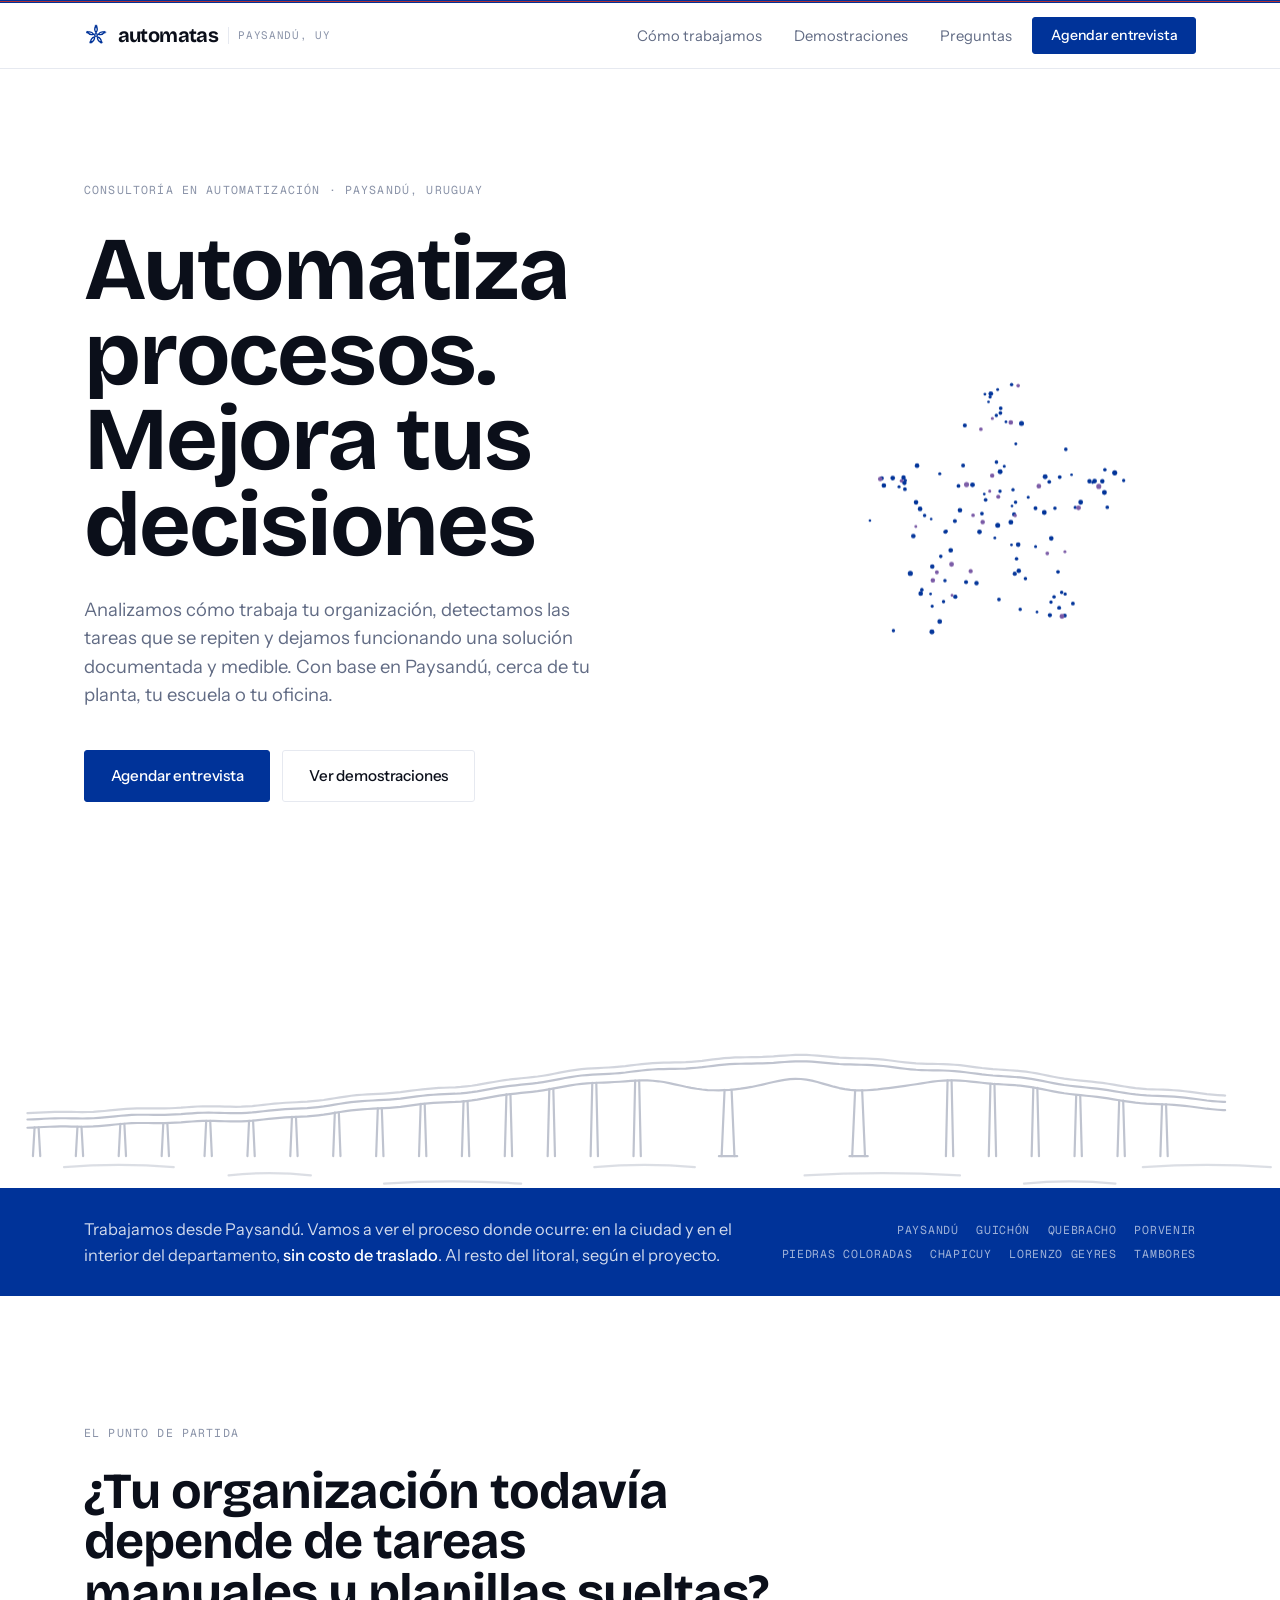
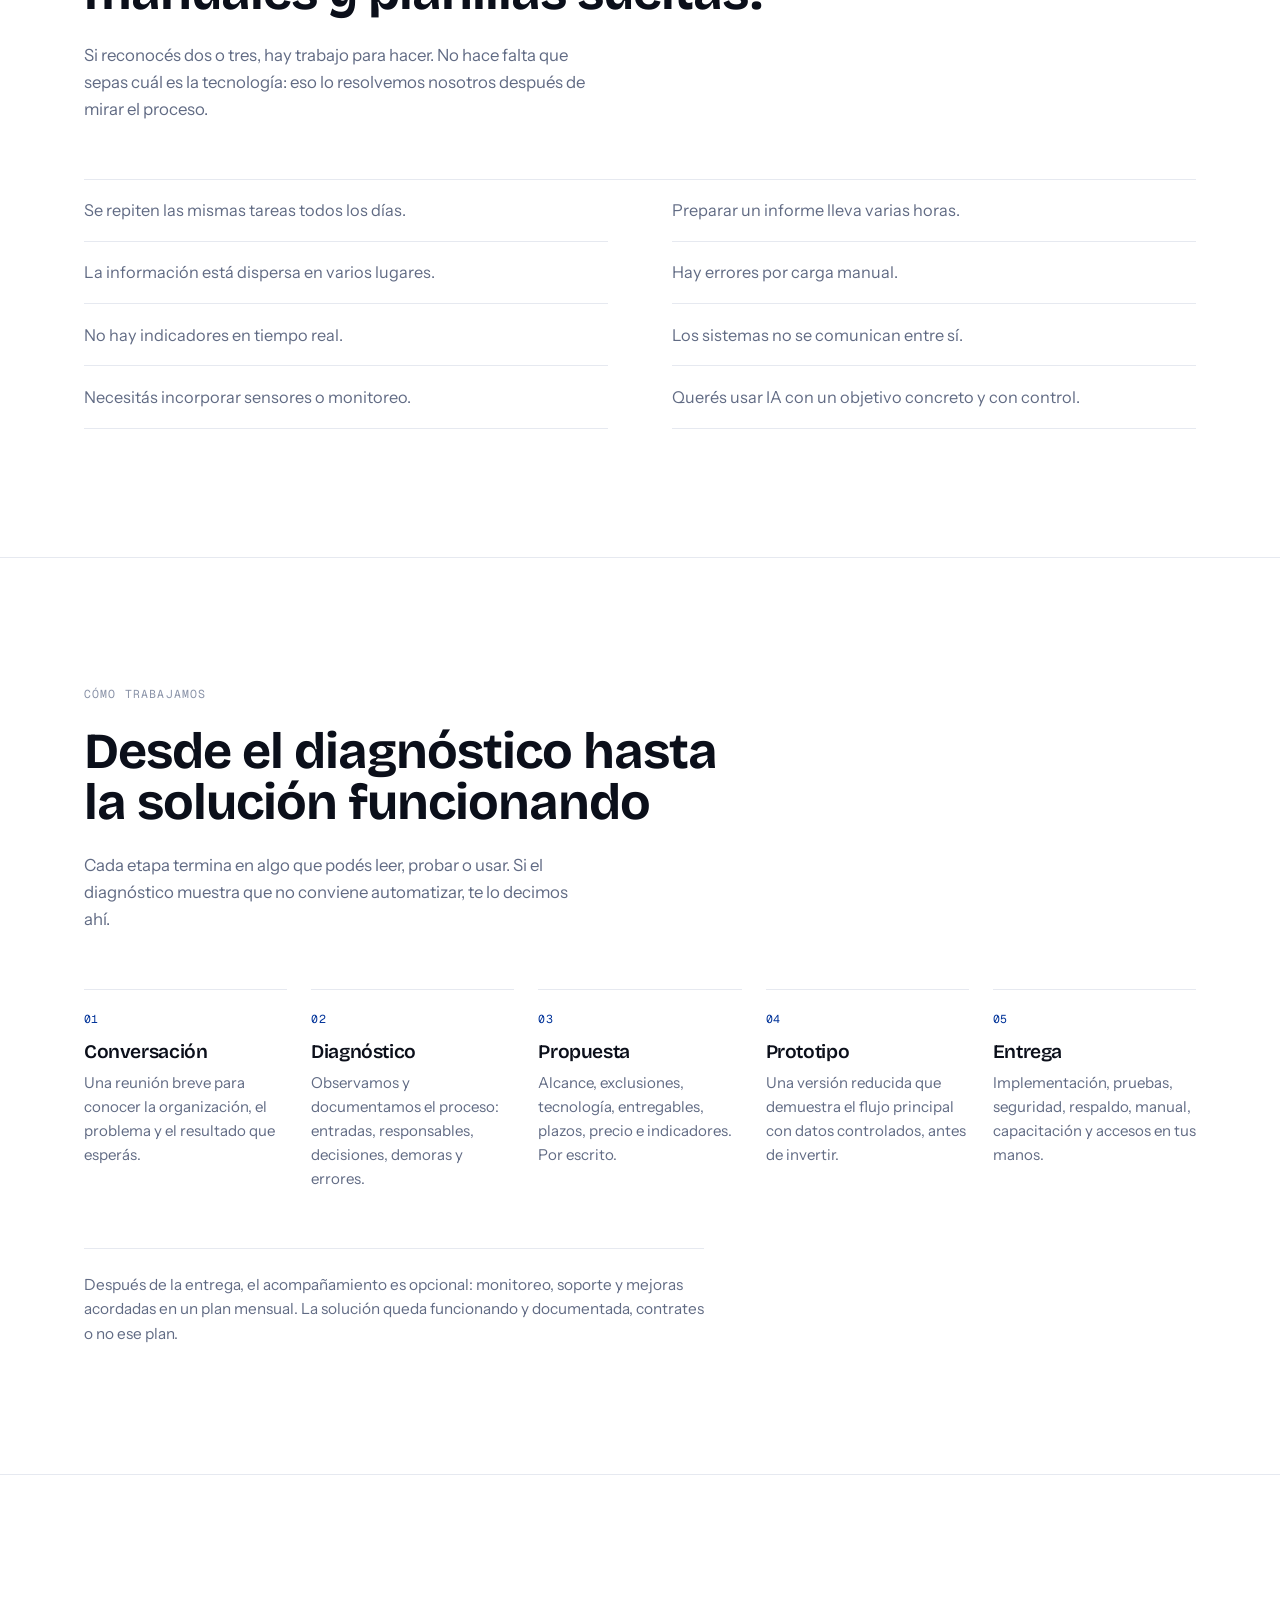
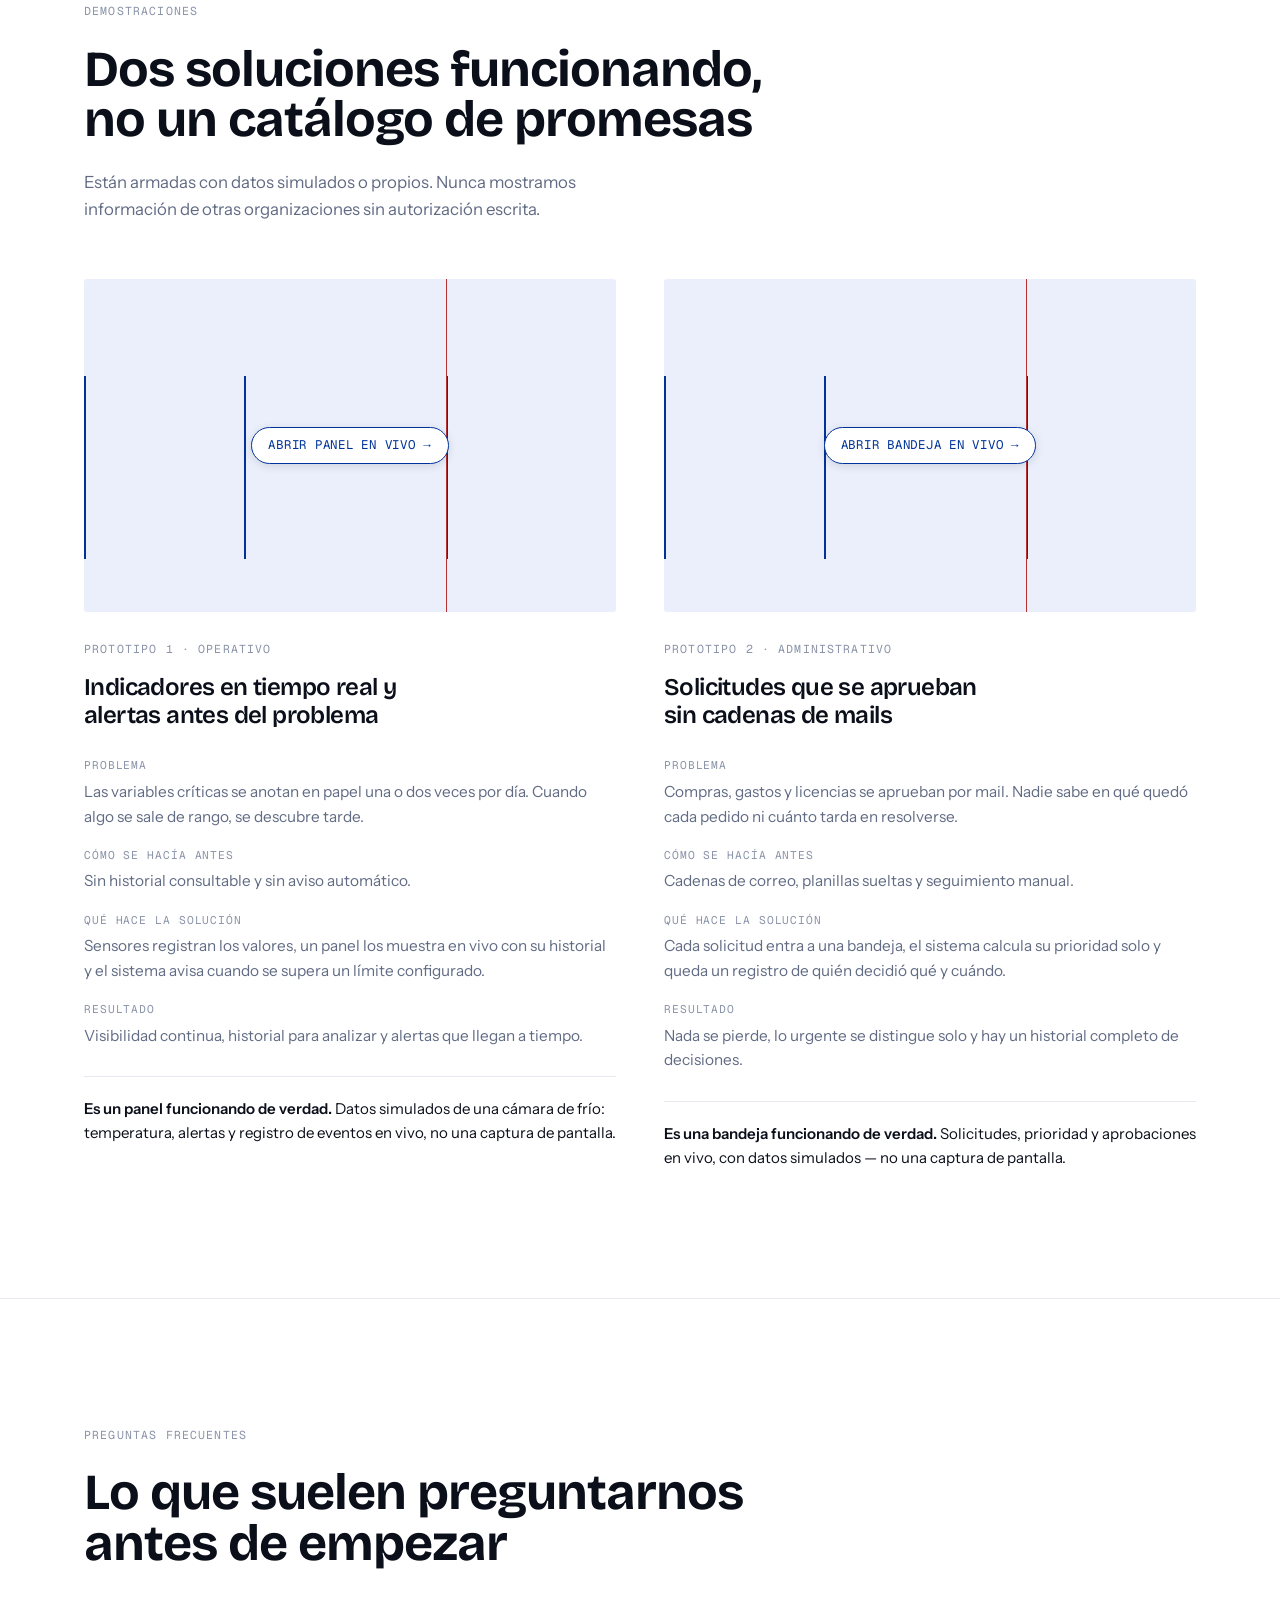
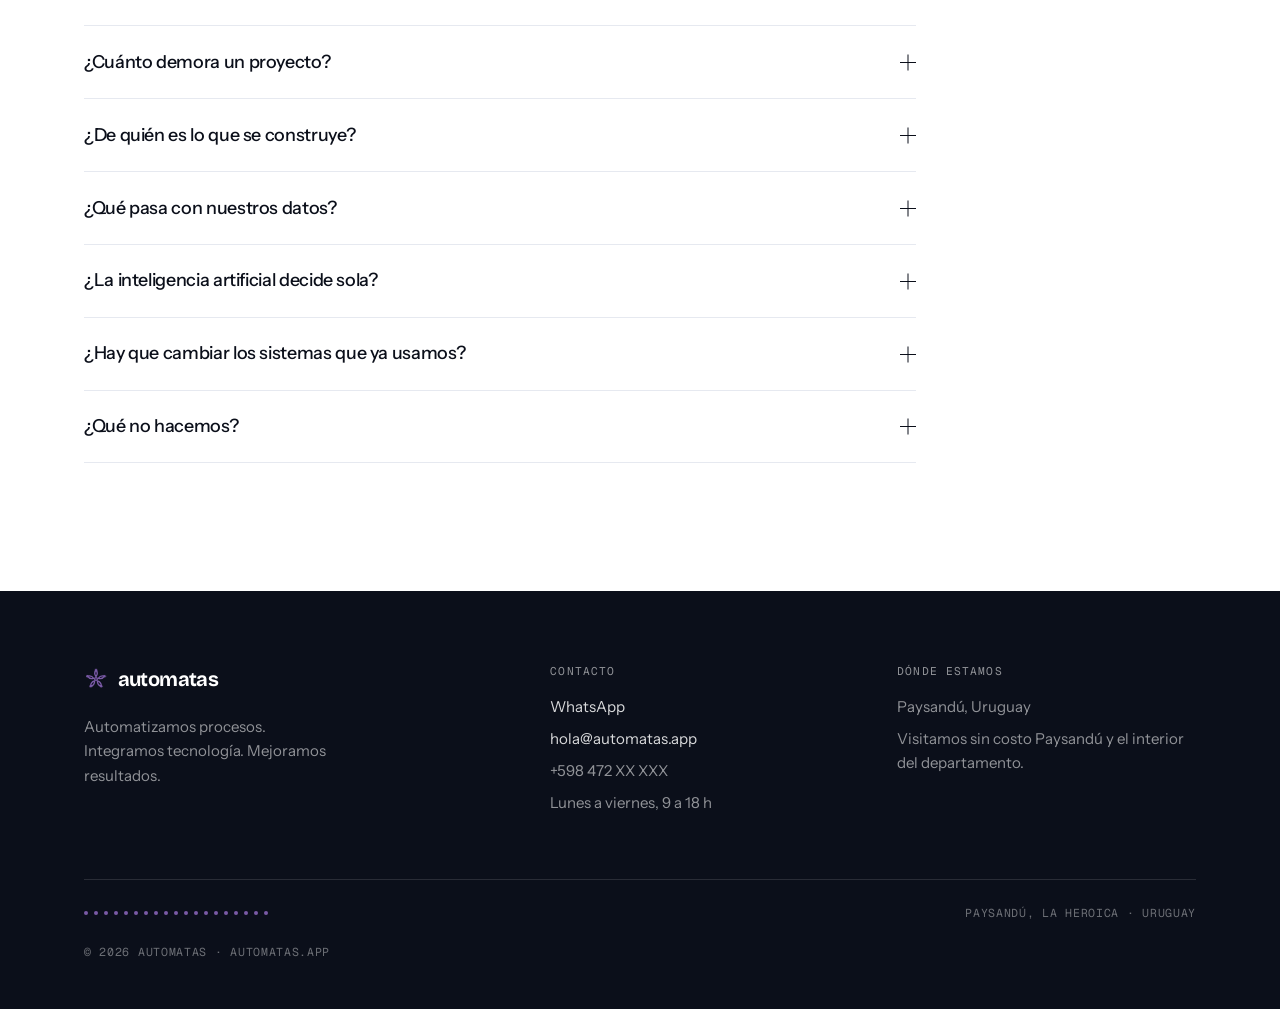
==== commit 7df4b992: "Nueva tipografía, transiciones animadas, partículas en el hero y Docker Tipografía: Bricolage Grotes" ====
--- a/index.html
+++ b/index.html
@@ -91,6 +91,13 @@
     <main id="contenido">
       <!-- ---------- portada ---------- -->
       <section class="portada">
+        <!--
+          Partículas que atraviesan todo el fondo del hero y se ensamblan
+          en la flor: ver app.js. Sin JavaScript o con "reducir movimiento"
+          activado, este canvas queda vacío y la flor de abajo se muestra
+          directamente — nunca depende de él para verse.
+        -->
+        <canvas id="particulas-flor" class="portada__particulas" aria-hidden="true"></canvas>
         <div class="contenedor portada__grilla">
           <div>
             <p class="antetitulo">
@@ -444,53 +451,13 @@
             WhatsApp y correo.
           </p>
 
-          <div
-            id="cal-embed-entrevista"
+          <!-- Google Calendar Appointment Scheduling -->
+          <iframe
             class="dialogo__calendario"
-            style="min-height: 32rem"
-          ></div>
-
-          <script type="text/javascript">
-              (function (C, A, L) {
-                let p = function (a, ar) { a.q.push(ar); };
-                let d = C.document;
-                C.Cal = C.Cal || function () {
-                  let cal = C.Cal;
-                  let ar = arguments;
-                  if (!cal.loaded) {
-                    cal.ns = {};
-                    cal.q = cal.q || [];
-                    d.head.appendChild(d.createElement("script")).src = A;
-                    cal.loaded = true;
-                  }
-                  if (ar[0] === L) {
-                    const api = function () { p(api, arguments); };
-                    const namespace = ar[1];
-                    api.q = api.q || [];
-                    if (typeof namespace === "string") {
-                      cal.ns[namespace] = cal.ns[namespace] || api;
-                      p(cal.ns[namespace], ar);
-                      p(cal, ["initNamespace", namespace]);
-                    } else p(cal, ar);
-                    return;
-                  }
-                  p(cal, ar);
-                };
-              })(window, "https://cal.com/embed/embed.js", "init");
-
-              Cal("init", "entrevista", { origin: "https://cal.com" });
-              Cal.ns.entrevista("inline", {
-                elementOrSelector: "#cal-embed-entrevista",
-                calLink: "bruno-rodriguez-wtalvm/30min",
-                config: { layout: "month_view" },
-              });
-              Cal.ns.entrevista("ui", {
-                theme: "light",
-                styles: { branding: { brandColor: "#003399" } },
-                hideEventTypeDetails: false,
-                layout: "month_view",
-              });
-            </script>
+            src="https://calendar.google.com/calendar/appointments/schedules/AcZssZ0PN3voO2tvHs3QAojVBqpX03A7SvEfb75-e73JlatlZuo6pVtjen7Sthr9AGQ-1W6OCWRN5RPl?gv=true"
+            title="Elegí un horario para la entrevista"
+            frameborder="0"
+          ></iframe>
 
           <dl class="datos dialogo__datos">
             <div>
--- a/estilos.css
+++ b/estilos.css
@@ -4,9 +4,10 @@
   Identidad: bandera de Paysandú (Silvio Giordano, 1992). Campo blanco,
   azul #003399, rojo #b43232 y el lila de la flor del mburucuyá.
 
-  El tratamiento es contemporáneo y austero: una sola grotesca, una mono
-  para etiquetas y datos, tipografía grande y apretada, casi ningún borde.
-  El color aparece en dos lugares y nada más.
+  El tratamiento es contemporáneo y austero: una grotesca con carácter para
+  titulares, una sans neutra para texto de cuerpo, y una mono para
+  etiquetas y datos. Tipografía grande, casi ningún borde. El color
+  aparece en dos lugares y nada más.
 */
 
 :root {
@@ -22,10 +23,15 @@
   --lila: #7a5aa6;
   --rojo: #b43232;
 
-  --sans: 'Schibsted Grotesk', ui-sans-serif, system-ui, -apple-system,
+  /* Titulares: Bricolage Grotesque, más expresiva que la sans de cuerpo —
+     es lo que le da carácter a h1/h2/h3 sin agregar color ni cajas. */
+  --display: 'Bricolage Grotesque', ui-sans-serif, system-ui, -apple-system,
+    'Segoe UI', sans-serif;
+  --sans: 'Instrument Sans', ui-sans-serif, system-ui, -apple-system,
     'Segoe UI', sans-serif;
   --mono: 'Geist Mono', ui-monospace, 'SFMono-Regular', 'Menlo', monospace;
 
+  --rebote: cubic-bezier(0.16, 1, 0.3, 1);
   --ancho: 1160px;
 }
 
@@ -68,8 +74,9 @@
 h2,
 h3 {
   margin: 0;
-  font-weight: 500;
-  letter-spacing: -0.035em;
+  font-family: var(--display);
+  font-weight: 700;
+  letter-spacing: -0.02em;
   line-height: 1;
   text-wrap: balance;
 }
@@ -178,7 +185,7 @@
 .flor .nodo {
   transform-box: fill-box;
   transform-origin: center;
-  animation: nodo-llega 1.2s cubic-bezier(0.16, 1, 0.3, 1) both;
+  animation: nodo-llega 1.2s var(--rebote) both;
 }
 .flor .nodo-b {
   animation-delay: 0s;
@@ -234,8 +241,8 @@
 .aparece {
   opacity: 0;
   transform: translateY(18px);
-  transition: opacity 0.7s cubic-bezier(0.16, 1, 0.3, 1),
-    transform 0.7s cubic-bezier(0.16, 1, 0.3, 1);
+  transition: opacity 0.7s var(--rebote),
+    transform 0.7s var(--rebote);
   transition-delay: var(--retraso, 0ms);
 }
 .aparece.visible {
@@ -258,7 +265,7 @@
   background: var(--linea);
   transform: scaleX(0);
   transform-origin: left center;
-  transition: transform 1.1s cubic-bezier(0.16, 1, 0.3, 1);
+  transition: transform 1.1s var(--rebote);
 }
 .linea-animada.visible::before {
   transform: scaleX(1);
@@ -308,15 +315,23 @@
   text-decoration: none;
   cursor: pointer;
   transition: background-color 0.16s ease, border-color 0.16s ease,
-    color 0.16s ease;
+    color 0.16s ease, transform 0.25s var(--rebote), box-shadow 0.25s var(--rebote);
 }
 .boton:hover {
   background: var(--azul-hover);
   border-color: var(--azul-hover);
+  transform: translateY(-2px);
+  box-shadow: 0 8px 20px -10px rgba(0, 51, 153, 0.45);
+}
+.boton:active {
+  transform: translateY(0);
+  box-shadow: none;
 }
 .boton[disabled] {
   opacity: 0.55;
   cursor: progress;
+  transform: none;
+  box-shadow: none;
 }
 
 .boton--linea {
@@ -328,6 +343,7 @@
   background: transparent;
   border-color: var(--tinta);
   color: var(--tinta);
+  box-shadow: 0 8px 20px -12px rgba(11, 15, 26, 0.35);
 }
 
 .boton--chico {
@@ -390,9 +406,10 @@
   }
 }
 .marca__nombre {
+  font-family: var(--display);
   font-size: 1.25rem;
-  font-weight: 600;
-  letter-spacing: -0.04em;
+  font-weight: 700;
+  letter-spacing: -0.03em;
 }
 .marca__lugar {
   font-family: var(--mono);
@@ -411,13 +428,31 @@
   align-items: center;
 }
 .barra__enlaces a {
+  position: relative;
   font-size: 0.92rem;
   color: var(--gris);
   text-decoration: none;
+  padding-bottom: 0.25rem;
   transition: color 0.16s ease;
+}
+.barra__enlaces a::after {
+  content: '';
+  position: absolute;
+  left: 0;
+  right: 0;
+  bottom: 0;
+  height: 1px;
+  background: var(--tinta);
+  transform: scaleX(0);
+  transform-origin: right;
+  transition: transform 0.32s var(--rebote);
 }
 .barra__enlaces a:hover {
   color: var(--tinta);
+}
+.barra__enlaces a:hover::after {
+  transform: scaleX(1);
+  transform-origin: left;
 }
 
 .barra .boton {
@@ -442,9 +477,25 @@
 /* ---------- portada ---------- */
 
 .portada {
+  position: relative;
+  overflow: hidden;
   padding: 4.5rem 0 5rem;
 }
+/*
+  El canvas cubre todo el hero (no solo el recuadro de la flor): las
+  partículas nacen dispersas por el fondo entero y viajan hacia la flor.
+  app.js le pone tamaño real en píxeles; sin eso queda a 0x0 y no se ve
+  ni estorba.
+*/
+.portada__particulas {
+  position: absolute;
+  inset: 0;
+  z-index: 0;
+  pointer-events: none;
+}
 .portada__grilla {
+  position: relative;
+  z-index: 1;
   display: grid;
   gap: 3.5rem;
   align-items: center;
@@ -452,7 +503,7 @@
 .portada h1 {
   font-size: clamp(2.9rem, 7vw, 5.6rem);
   line-height: 0.95;
-  letter-spacing: -0.045em;
+  letter-spacing: -0.025em;
   margin: 1.75rem 0 0;
   max-width: 16ch;
 }
@@ -476,41 +527,50 @@
   color: var(--gris-2);
 }
 /*
-  La flor de la portada gira sobre su propio eje, inclinada en perspectiva:
-  se ve como un disco en ángulo y no como un dibujo plano. El giro es lento
-  a propósito —una vuelta cada 54 s— para que lea como mecanismo en marcha
-  y no como indicador de carga.
+  La flor de la portada gira despacio sobre el plano, plana —igual que el
+  logo de la barra y el pie, sin inclinación en perspectiva—. El giro es
+  lento a propósito —una vuelta cada 54 s— para que lea como mecanismo en
+  marcha y no como indicador de carga.
 */
 .portada__marca {
   display: none;
   justify-content: center;
-  perspective: 900px;
 }
 .portada__marca .flor {
   width: 18rem;
   height: 18rem;
   color: var(--azul);
   opacity: 0.92;
-  transform: rotateX(30deg) rotate(0deg);
+  transform: rotate(0deg);
   transform-origin: 50% 50%;
   animation: girar 54s linear infinite;
   will-change: transform;
+  transition: opacity 0.6s var(--rebote);
+}
+/*
+  app.js agrega esta clase apenas decide animar las partículas (y solo
+  entonces): la flor de abajo queda invisible mientras se ensamblan, y la
+  saca cuando terminan. La rotación (arriba) sigue corriendo igual todo
+  este tiempo aunque no se vea, así el traspaso no tiene que reiniciarla.
+*/
+.portada__marca .flor--esperando {
+  opacity: 0;
 }
 
 @keyframes girar {
   from {
-    transform: rotateX(30deg) rotate(0deg);
+    transform: rotate(0deg);
   }
   to {
-    transform: rotateX(30deg) rotate(360deg);
-  }
-}
-
-/* Sin movimiento: se conserva la inclinación, se detiene el giro. */
+    transform: rotate(360deg);
+  }
+}
+
+/* Sin movimiento: se detiene el giro, la flor queda plana y quieta. */
 @media (prefers-reduced-motion: reduce) {
   .portada__marca .flor {
     animation: none;
-    transform: rotateX(30deg) rotate(18deg);
+    transform: rotate(18deg);
   }
 }
 
@@ -736,6 +796,12 @@
   background-position: 0 0, 0 65%;
   background-repeat: no-repeat;
   animation: pulso-panel 3.4s ease-in-out infinite;
+  transition: transform 0.35s var(--rebote), box-shadow 0.35s var(--rebote);
+}
+.demo__captura--enlace:hover,
+.demo__captura--enlace:focus-visible {
+  transform: translateY(-3px);
+  box-shadow: 0 14px 30px -16px rgba(0, 51, 153, 0.4);
 }
 @keyframes pulso-panel {
   0%,
@@ -825,28 +891,35 @@
   font-weight: 500;
   letter-spacing: -0.02em;
   list-style: none;
+  transition: color 0.2s ease;
 }
 .pregunta summary::-webkit-details-marker {
   display: none;
+}
+.pregunta summary:hover {
+  color: var(--azul);
 }
 .pregunta .mas {
   flex-shrink: 0;
   width: 1rem;
   height: 1rem;
   position: relative;
-  transition: transform 0.2s ease;
+  transition: transform 0.3s var(--rebote);
 }
 .pregunta .mas::before,
 .pregunta .mas::after {
   content: '';
   position: absolute;
-  background: var(--azul);
+  background: currentColor;
   top: 50%;
   left: 0;
   width: 100%;
   height: 1px;
 }
 .pregunta .mas::after {
+  transform: rotate(90deg);
+}
+.pregunta summary:hover .mas {
   transform: rotate(90deg);
 }
 .pregunta[open] .mas {
@@ -881,7 +954,7 @@
   box-shadow: 0 24px 60px -20px rgba(11, 15, 26, 0.35);
   opacity: 0;
   transform: translateY(14px) scale(0.97);
-  transition: opacity 0.22s ease, transform 0.24s cubic-bezier(0.16, 1, 0.3, 1),
+  transition: opacity 0.22s ease, transform 0.24s var(--rebote),
     overlay 0.22s ease allow-discrete, display 0.22s ease allow-discrete;
 }
 .dialogo[open] {
@@ -921,14 +994,16 @@
 }
 
 /*
-  Cal.com trae su propio diseño adentro del iframe (se ajusta con las
-  opciones de Cal.ns.entrevista("ui", {...}) en el script, no con CSS de
-  acá). Este contenedor solo le da el marco: ancho completo, borde y
-  esquinas redondeadas para que no quede pegado al resto del paso 2.
+  Marco para la reserva de horario: un <iframe> de Google Calendar (trae su
+  propio diseño adentro, no se le toca el CSS) o, mientras no esté
+  conectado, el placeholder de abajo con el mismo lenguaje visual que
+  .demo__captura.
 */
 .dialogo__calendario {
+  display: block;
   margin-top: 1.75rem;
   width: 100%;
+  height: 600px;
   border: 1px solid var(--linea);
   border-radius: 6px;
   overflow: hidden;
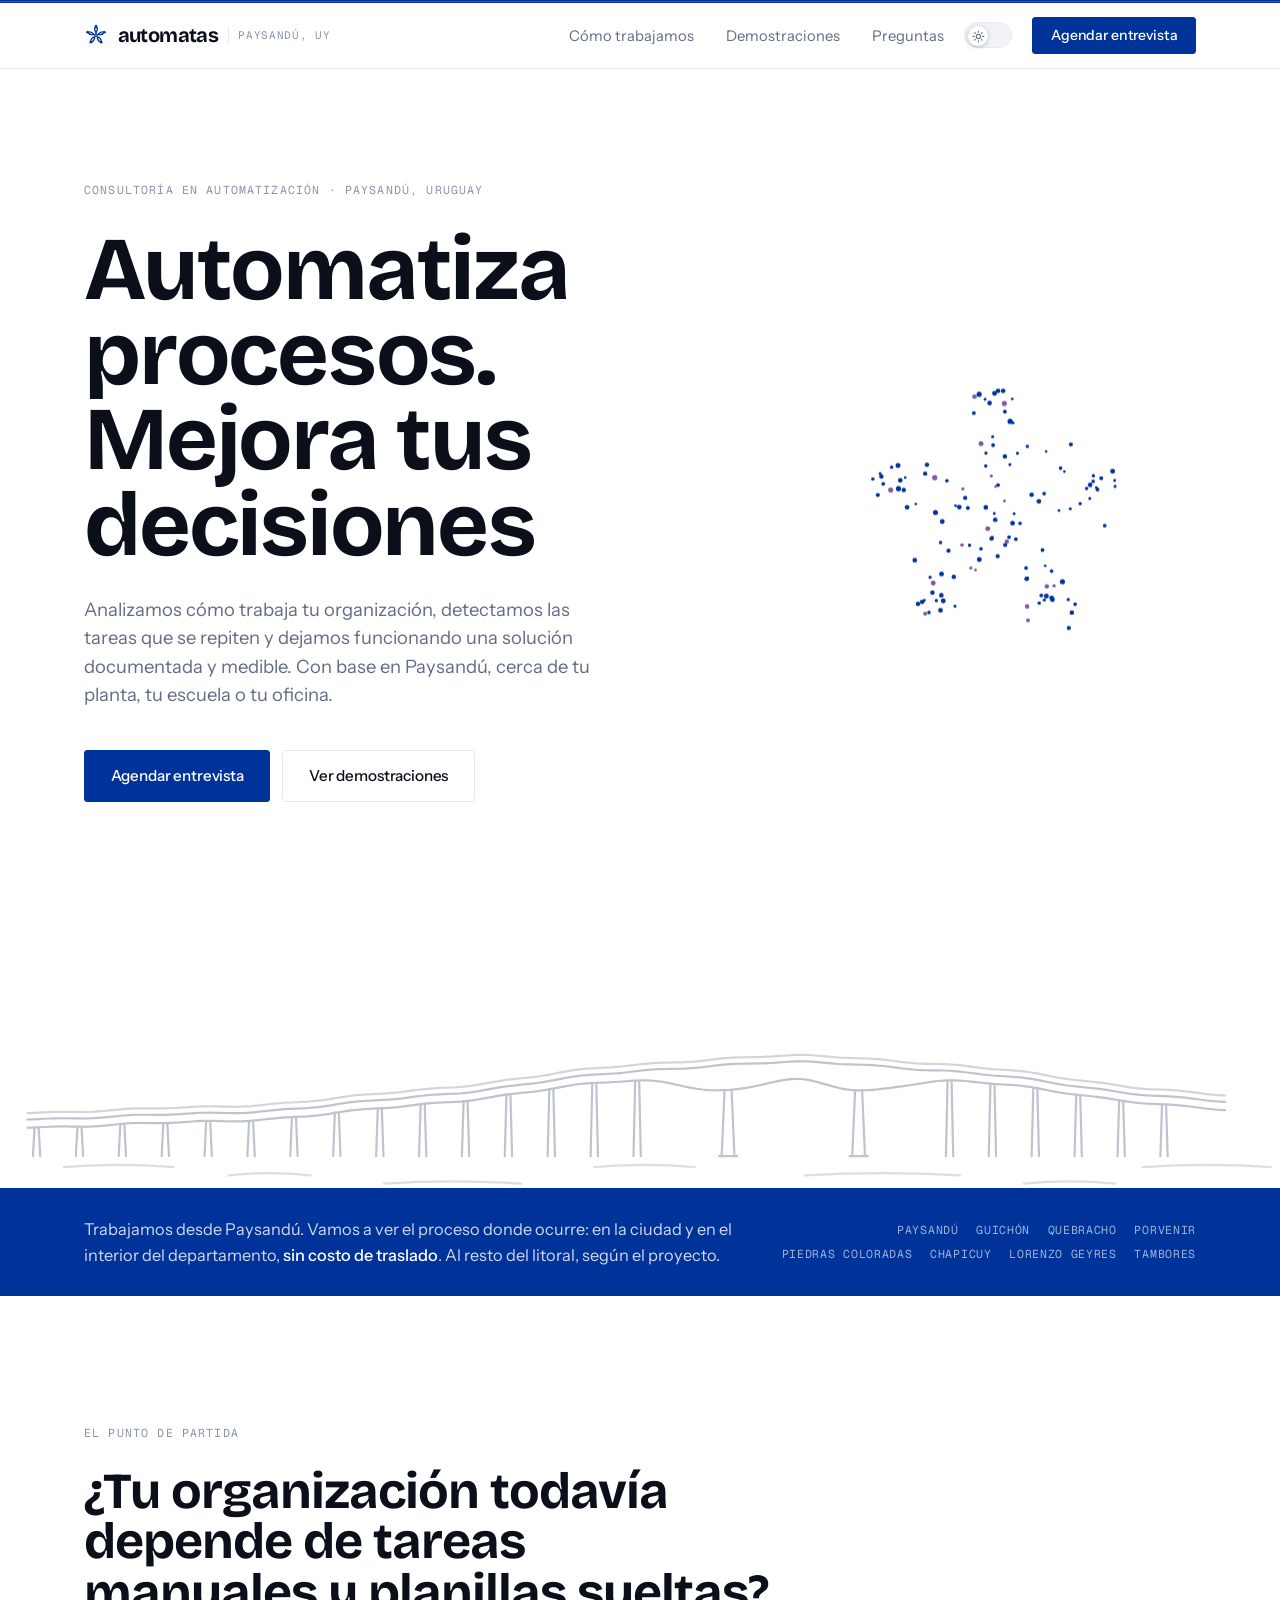
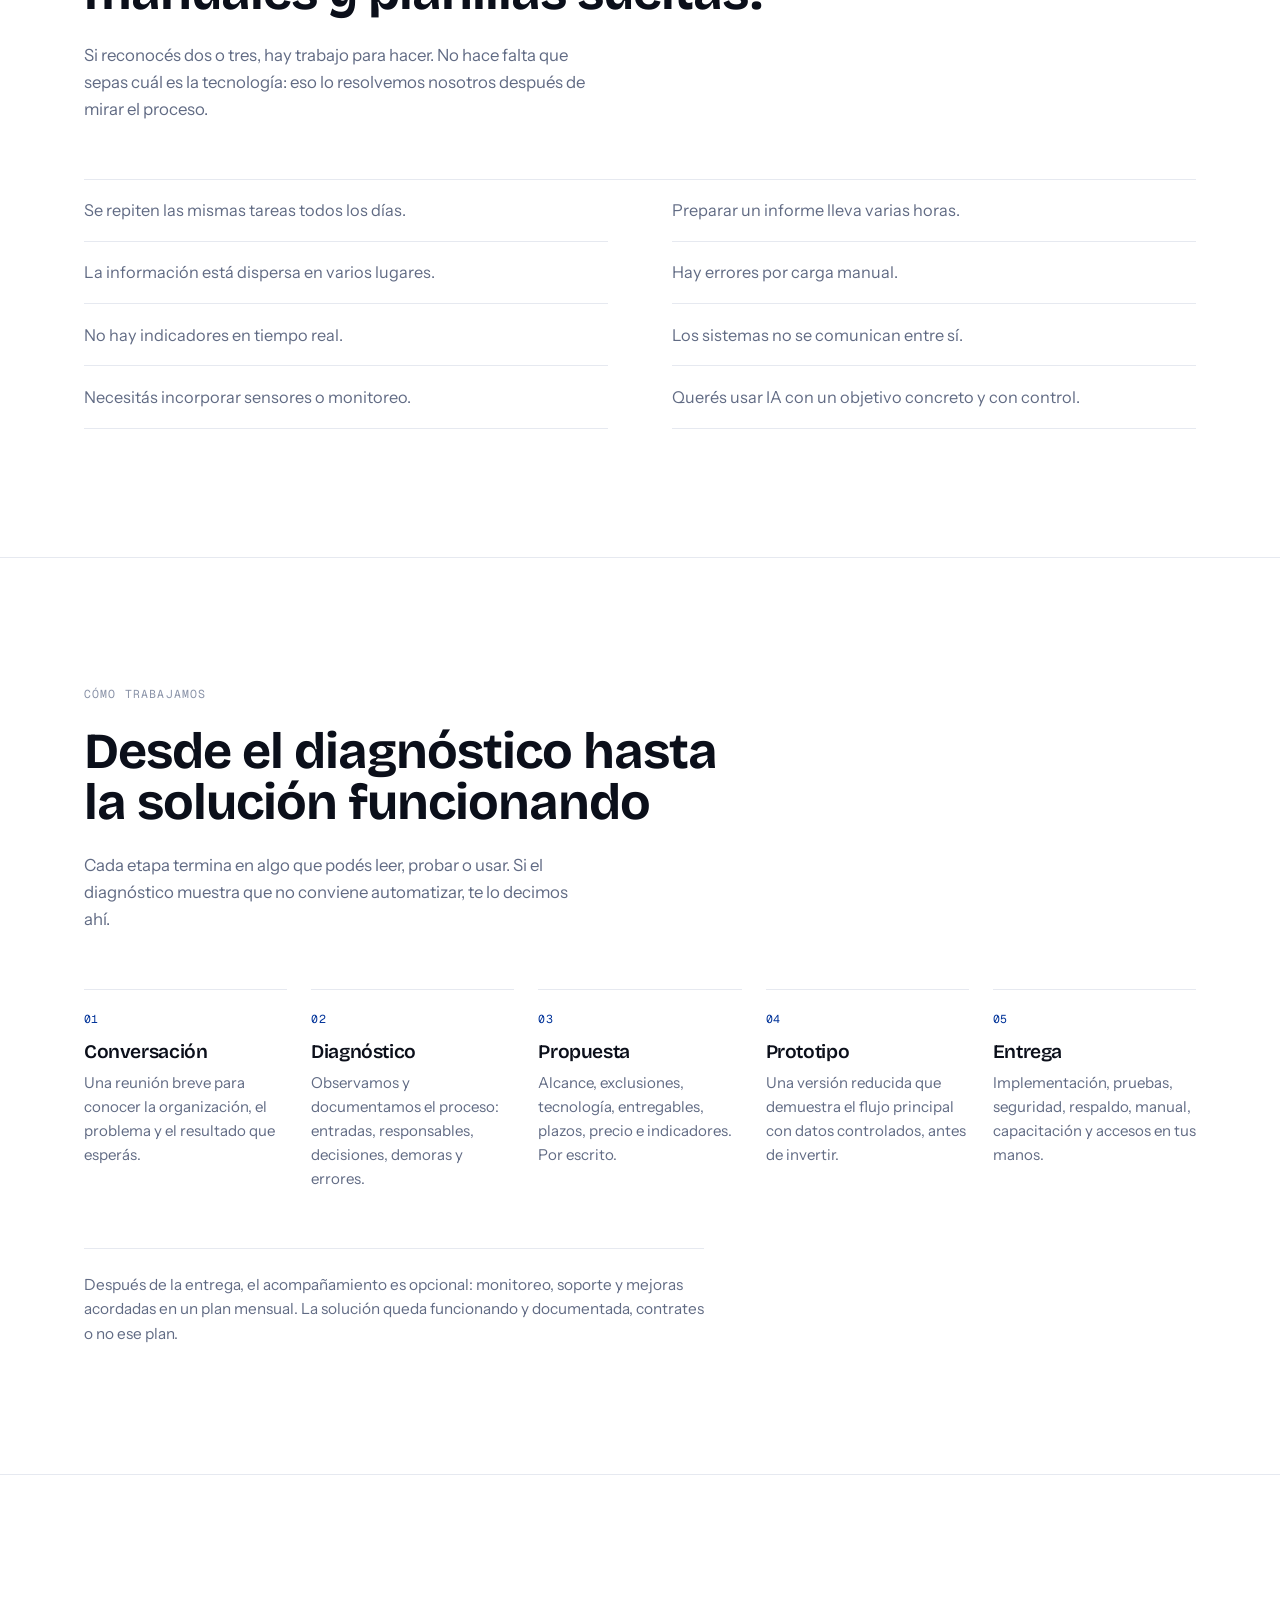
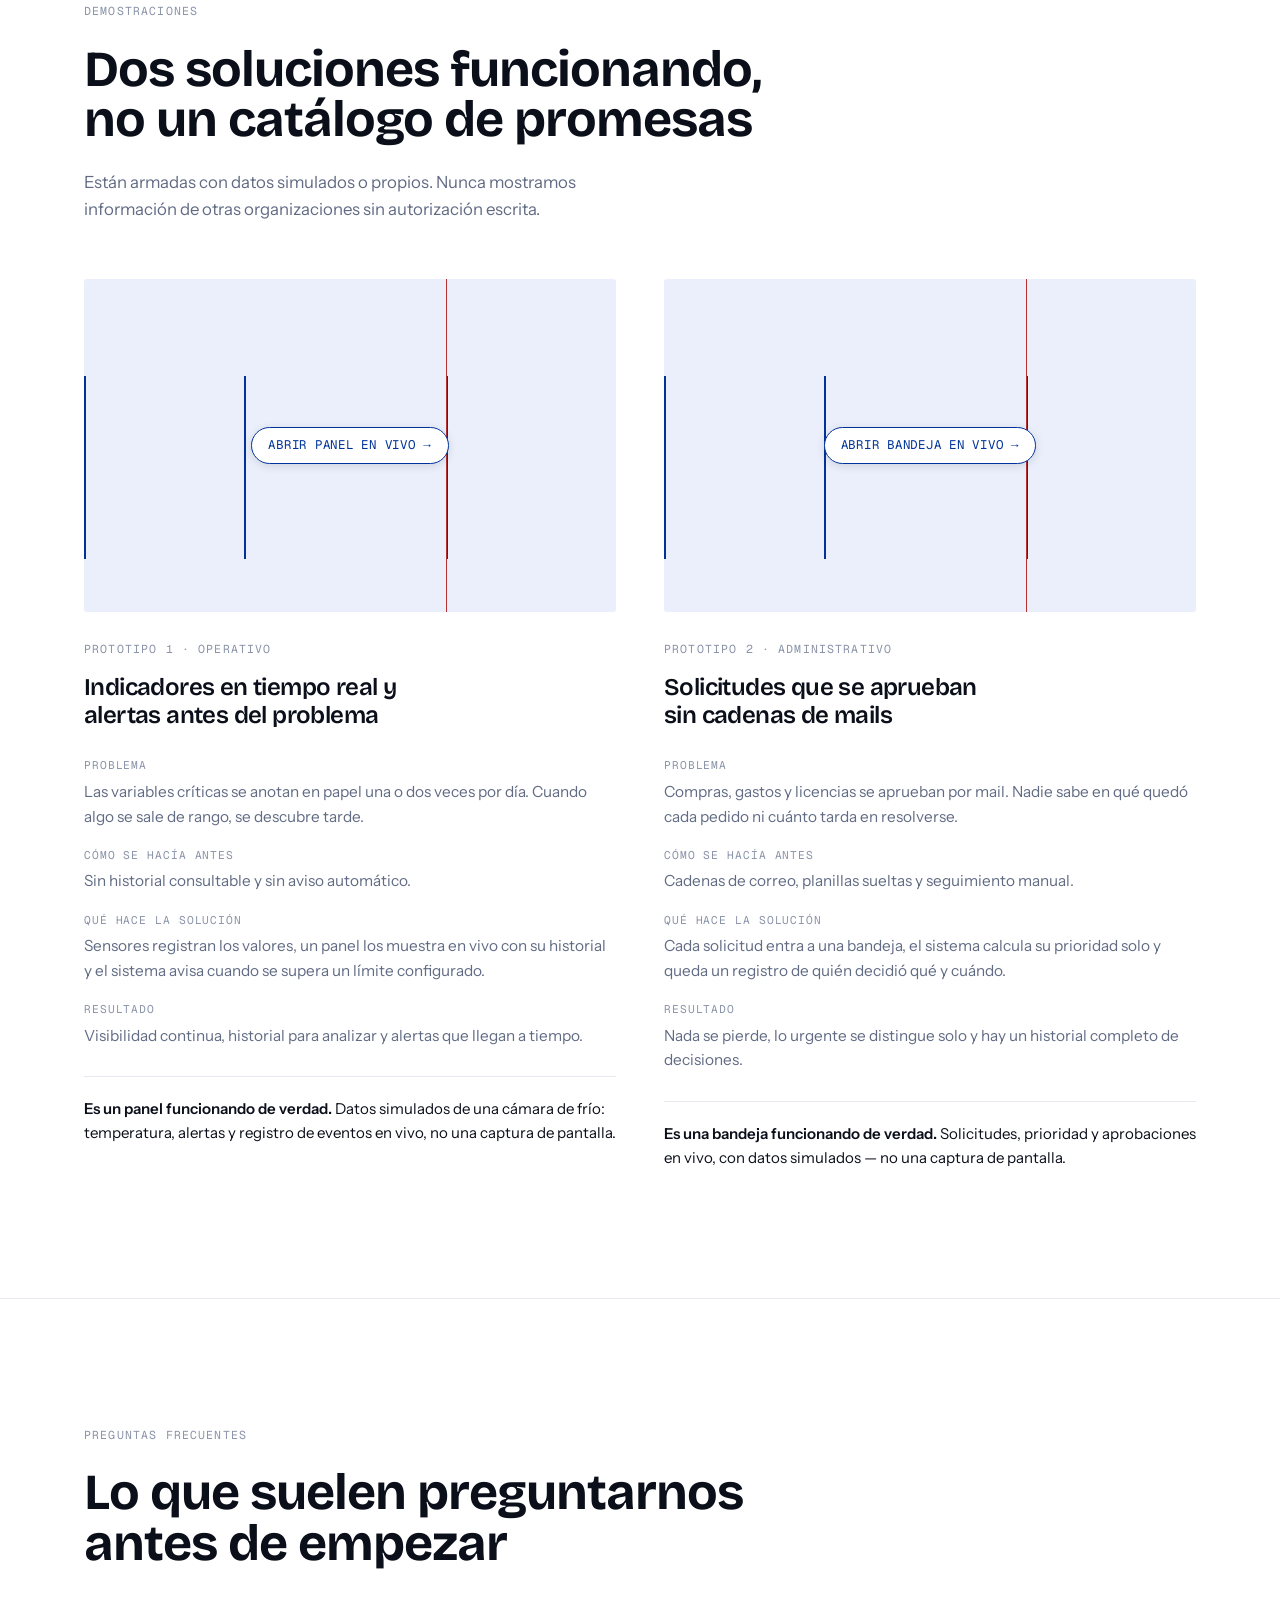
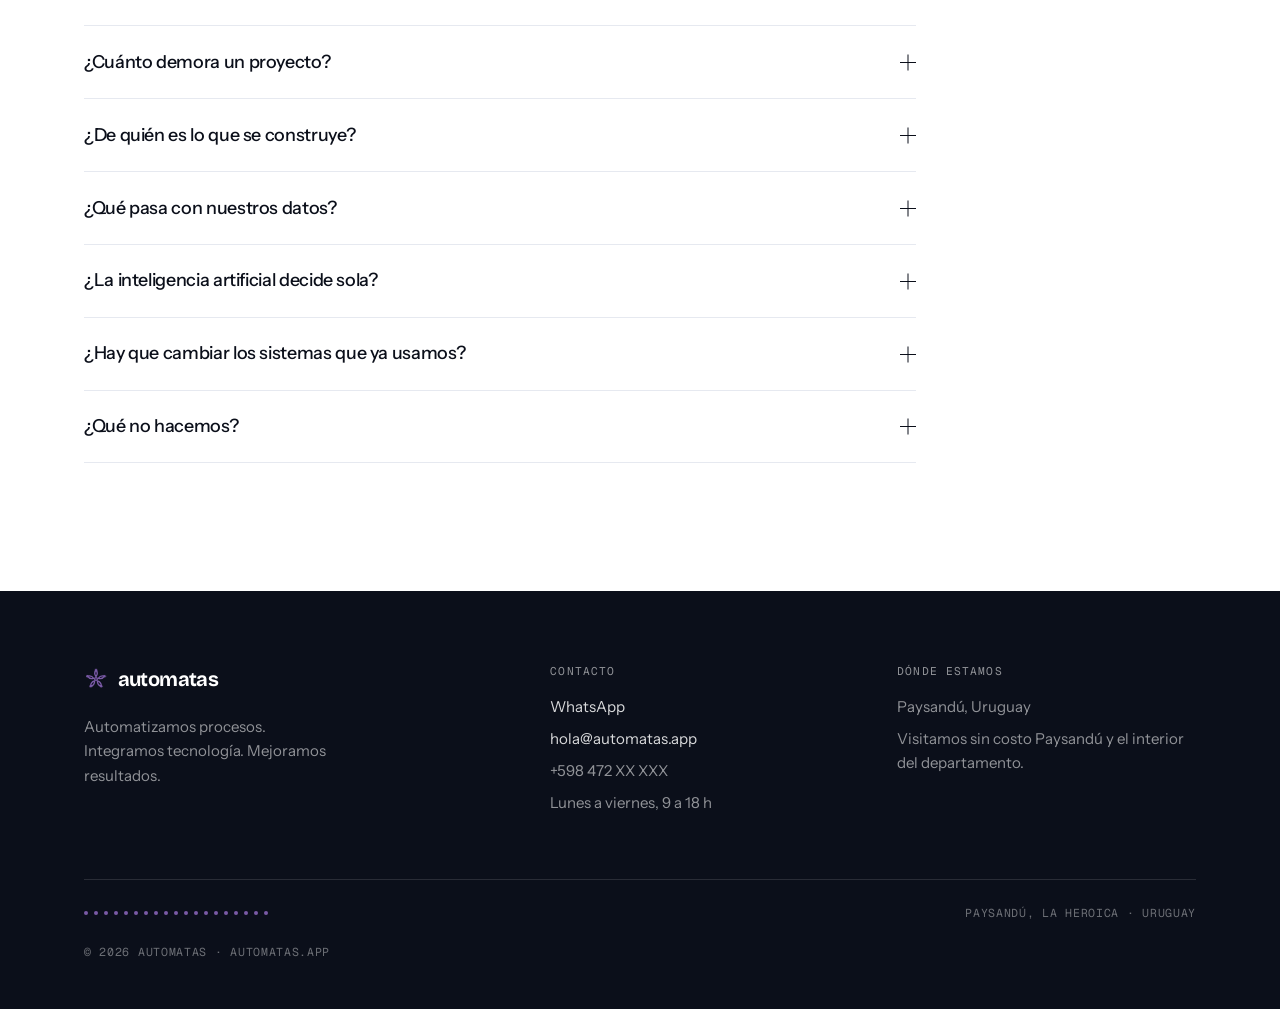
==== commit 22fbca4b: "Agrega modo oscuro con interruptor manual y documenta el despliegue en producción Los tokens de colo" ====
--- a/index.html
+++ b/index.html
@@ -3,6 +3,22 @@
   <head>
     <meta charset="utf-8" />
     <meta name="viewport" content="width=device-width, initial-scale=1" />
+
+    <!--
+      Aplica el tema elegido a mano (si hay uno guardado) antes de que se
+      pinte nada: así no hay un parpadeo del tema del sistema al elegido.
+      Sincrónico y arriba de todo a propósito, antes de leer estilos.css.
+    -->
+    <script>
+      (function () {
+        try {
+          var t = localStorage.getItem('tema');
+          if (t === 'claro' || t === 'oscuro') {
+            document.documentElement.setAttribute('data-theme', t);
+          }
+        } catch (error) {}
+      })();
+    </script>
 
     <title>Automatiza procesos. Mejora tus decisiones · automatas</title>
     <meta
@@ -11,7 +27,16 @@
     />
     <link rel="canonical" href="https://automatas.app/" />
     <link rel="icon" href="favicon.svg" type="image/svg+xml" />
-    <meta name="theme-color" content="#003399" />
+    <meta
+      name="theme-color"
+      content="#ffffff"
+      media="(prefers-color-scheme: light)"
+    />
+    <meta
+      name="theme-color"
+      content="#0c1120"
+      media="(prefers-color-scheme: dark)"
+    />
 
     <meta property="og:type" content="website" />
     <meta property="og:locale" content="es_UY" />
@@ -80,6 +105,39 @@
 
         <button
           type="button"
+          class="interruptor-tema"
+          data-cambiar-tema
+          aria-pressed="false"
+          aria-label="Cambiar a modo oscuro"
+        >
+          <span class="interruptor-tema__perilla" aria-hidden="true">
+            <svg
+              class="interruptor-tema__icono interruptor-tema__icono--sol"
+              viewBox="0 0 24 24"
+              fill="none"
+              stroke="currentColor"
+              stroke-width="2"
+              stroke-linecap="round"
+              stroke-linejoin="round"
+            >
+              <circle cx="12" cy="12" r="4" />
+              <path
+                d="M12 2v2M12 20v2M4.93 4.93l1.41 1.41M17.66 17.66l1.41 1.41M2 12h2M20 12h2M4.93 19.07l1.41-1.41M17.66 6.34l1.41-1.41"
+              />
+            </svg>
+            <svg
+              class="interruptor-tema__icono interruptor-tema__icono--luna"
+              viewBox="0 0 24 24"
+              fill="currentColor"
+              stroke="none"
+            >
+              <path d="M20 14.5A8 8 0 1 1 9.5 4a6.5 6.5 0 0 0 10.5 10.5Z" />
+            </svg>
+          </span>
+        </button>
+
+        <button
+          type="button"
           class="boton boton--chico"
           data-abrir-diagnostico
         >
--- a/estilos.css
+++ b/estilos.css
@@ -23,6 +23,16 @@
   --lila: #7a5aa6;
   --rojo: #b43232;
 
+  --barra-fondo: rgba(255, 255, 255, 0.88);
+  --sombra-boton: rgba(0, 51, 153, 0.45);
+  --sombra-linea: rgba(11, 15, 26, 0.35);
+  --sombra-jugar: rgba(11, 15, 26, 0.12);
+  --captura-color: rgba(0, 51, 153, 0.5);
+
+  /* 0 en claro, 1 en oscuro: mueve la perilla de .interruptor-tema y cruza
+     sus íconos de sol/luna sin repetir la lógica de tema en esa regla. */
+  --activo: 0;
+
   /* Titulares: Bricolage Grotesque, más expresiva que la sans de cuerpo —
      es lo que le da carácter a h1/h2/h3 sin agregar color ni cajas. */
   --display: 'Bricolage Grotesque', ui-sans-serif, system-ui, -apple-system,
@@ -33,6 +43,58 @@
 
   --rebote: cubic-bezier(0.16, 1, 0.3, 1);
   --ancho: 1160px;
+
+  color-scheme: light dark;
+}
+
+/*
+  Modo oscuro: sigue al sistema por defecto, pero .interruptor-tema (en la
+  barra) puede forzarlo para esta visita —app.js le pone data-theme="oscuro"
+  o "claro" en <html> y lo recuerda en localStorage—. Por eso son dos
+  bloques: éste reacciona al sistema salvo que haya una elección explícita
+  ("claro" le gana incluso de noche), y el de abajo aplica "oscuro" elegido
+  a mano aunque el sistema esté en claro.
+
+  Dos colores quedan fijos en los dos temas, a propósito: el azul de
+  `.territorio` y el `.pie` oscuro son gestos de bandera, no superficies de
+  interfaz — no tiene sentido que se aclaren de noche. Por eso no usan estos
+  tokens; están en su regla con el valor literal, más abajo.
+*/
+@media (prefers-color-scheme: dark) {
+  :root:not([data-theme='claro']) {
+    --papel: #0c1120;
+    --tinta: #eef1f7;
+    --gris: #a3acc4;
+    --gris-2: #78829c;
+    --linea: #232b42;
+    --linea-2: #161c2e;
+    --azul: #3f6fe0;
+    --azul-hover: #5b86ff;
+    --azul-tinte: #16213d;
+    --barra-fondo: rgba(12, 17, 32, 0.82);
+    --sombra-boton: rgba(63, 111, 224, 0.55);
+    --sombra-linea: rgba(0, 0, 0, 0.6);
+    --sombra-jugar: rgba(0, 0, 0, 0.5);
+    --captura-color: rgba(63, 111, 224, 0.65);
+    --activo: 1;
+  }
+}
+:root[data-theme='oscuro'] {
+  --papel: #0c1120;
+  --tinta: #eef1f7;
+  --gris: #a3acc4;
+  --gris-2: #78829c;
+  --linea: #232b42;
+  --linea-2: #161c2e;
+  --azul: #3f6fe0;
+  --azul-hover: #5b86ff;
+  --azul-tinte: #16213d;
+  --barra-fondo: rgba(12, 17, 32, 0.82);
+  --sombra-boton: rgba(63, 111, 224, 0.55);
+  --sombra-linea: rgba(0, 0, 0, 0.6);
+  --sombra-jugar: rgba(0, 0, 0, 0.5);
+  --captura-color: rgba(63, 111, 224, 0.65);
+  --activo: 1;
 }
 
 *,
@@ -321,7 +383,7 @@
   background: var(--azul-hover);
   border-color: var(--azul-hover);
   transform: translateY(-2px);
-  box-shadow: 0 8px 20px -10px rgba(0, 51, 153, 0.45);
+  box-shadow: 0 8px 20px -10px var(--sombra-boton);
 }
 .boton:active {
   transform: translateY(0);
@@ -343,7 +405,7 @@
   background: transparent;
   border-color: var(--tinta);
   color: var(--tinta);
-  box-shadow: 0 8px 20px -12px rgba(11, 15, 26, 0.35);
+  box-shadow: 0 8px 20px -12px var(--sombra-linea);
 }
 
 .boton--chico {
@@ -353,14 +415,18 @@
 
 /* ---------- barra superior ---------- */
 
-/* Las tres franjas de la bandera, reducidas a una línea. */
+/*
+  Las tres franjas de la bandera, reducidas a una línea. Colores literales
+  a propósito, no los tokens --azul/--rojo: es un gesto heráldico, no una
+  superficie de interfaz, así que no cambia con el tema.
+*/
 .franja-bandera {
   height: 3px;
   background: linear-gradient(
     to bottom,
-    var(--azul) 0 33.33%,
-    var(--rojo) 33.33% 66.66%,
-    var(--azul) 66.66% 100%
+    #003399 0 33.33%,
+    #b43232 33.33% 66.66%,
+    #003399 66.66% 100%
   );
 }
 
@@ -368,7 +434,7 @@
   position: sticky;
   top: 0;
   z-index: 40;
-  background: rgba(255, 255, 255, 0.88);
+  background: var(--barra-fondo);
   backdrop-filter: blur(10px);
   border-bottom: 1px solid var(--linea);
 }
@@ -455,8 +521,62 @@
   transform-origin: left;
 }
 
+/*
+  Interruptor de tema: sol y luna dentro de una perilla que desliza. Sin
+  JavaScript, .barra__enlaces ya no está para empujarlo, así que él mismo
+  toma el margin-left:auto en el celular; en el nav ancho lo cede de vuelta
+  (los enlaces ya empujan el grupo entero).
+*/
+.interruptor-tema {
+  position: relative;
+  display: inline-flex;
+  align-items: center;
+  width: 3rem;
+  height: 1.625rem;
+  padding: 0.1875rem;
+  margin-left: auto;
+  flex-shrink: 0;
+  border: 1px solid var(--linea);
+  border-radius: 999px;
+  background: var(--linea-2);
+  cursor: pointer;
+  transition: border-color 0.2s ease, background-color 0.2s ease;
+}
+.interruptor-tema__perilla {
+  position: absolute;
+  top: 0.1875rem;
+  left: 0.1875rem;
+  width: 1.25rem;
+  height: 1.25rem;
+  border-radius: 50%;
+  background: var(--papel);
+  box-shadow: 0 1px 4px rgba(11, 15, 26, 0.25);
+  transform: translateX(calc(var(--activo, 0) * 1.375rem));
+  transition: transform 0.3s var(--rebote);
+  display: flex;
+  align-items: center;
+  justify-content: center;
+}
+.interruptor-tema__icono {
+  position: absolute;
+  width: 0.8rem;
+  height: 0.8rem;
+  color: var(--gris);
+  transition: opacity 0.2s ease;
+}
+.interruptor-tema__icono--sol {
+  opacity: calc(1 - var(--activo, 0));
+}
+.interruptor-tema__icono--luna {
+  opacity: var(--activo, 0);
+}
+@media (prefers-reduced-motion: reduce) {
+  .interruptor-tema__perilla {
+    transition: none;
+  }
+}
+
 .barra .boton {
-  margin-left: auto;
   flex-shrink: 0;
 }
 
@@ -464,7 +584,7 @@
   .barra__enlaces {
     display: flex;
   }
-  .barra .boton {
+  .interruptor-tema {
     margin-left: 0;
   }
 }
@@ -617,8 +737,9 @@
 
 /* ---------- franja de territorio ---------- */
 
+/* Azul literal, no el token: es el azul de la bandera, no se aclara de noche. */
 .territorio {
-  background: var(--azul);
+  background: #003399;
   color: #fff;
 }
 .territorio__grilla {
@@ -757,7 +878,7 @@
   font-size: 0.72rem;
   letter-spacing: 0.08em;
   text-transform: uppercase;
-  color: rgba(0, 51, 153, 0.5);
+  color: var(--captura-color);
   text-align: center;
   padding: 0 1.5rem;
 }
@@ -801,7 +922,7 @@
 .demo__captura--enlace:hover,
 .demo__captura--enlace:focus-visible {
   transform: translateY(-3px);
-  box-shadow: 0 14px 30px -16px rgba(0, 51, 153, 0.4);
+  box-shadow: 0 14px 30px -16px var(--sombra-boton);
 }
 @keyframes pulso-panel {
   0%,
@@ -820,7 +941,7 @@
   border: 1px solid var(--azul);
   border-radius: 999px;
   padding: 0.45rem 1rem;
-  box-shadow: 0 2px 10px rgba(11, 15, 26, 0.12);
+  box-shadow: 0 2px 10px var(--sombra-jugar);
   transition: transform 0.16s ease;
 }
 .demo__captura--enlace:hover .demo__jugar,
@@ -1086,8 +1207,9 @@
 
 /* ---------- pie ---------- */
 
+/* Tinta literal, no el token: el pie es oscuro en los dos temas a propósito. */
 .pie {
-  background: var(--tinta);
+  background: #0b0f1a;
   color: #fff;
   padding: 4.5rem 0 3rem;
 }
